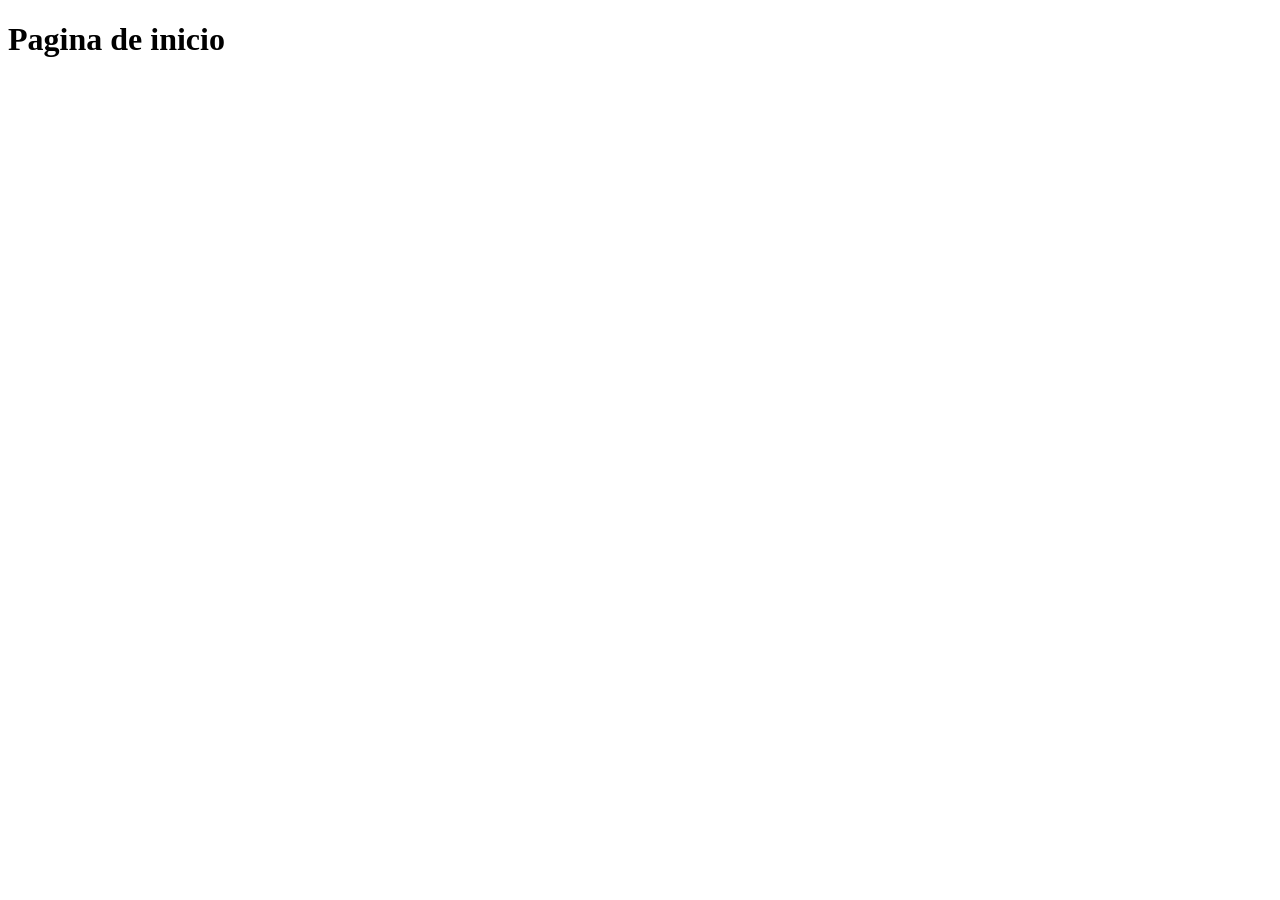
==== index.html @ af5be143 "0.2 0.2" ====
<!DOCTYPE html>
<html lang="en">
<head>
    <meta charset="UTF-8">
    <meta name="viewport" content="width=device-width, initial-scale=1.0">
    <title>Inicio</title>
</head>
<body>
    <header>

        <h1>Pagina de inicio</h1>
    </header>
    <body>
        
    </body>
    <footer>

    </footer>
</body>
</html>
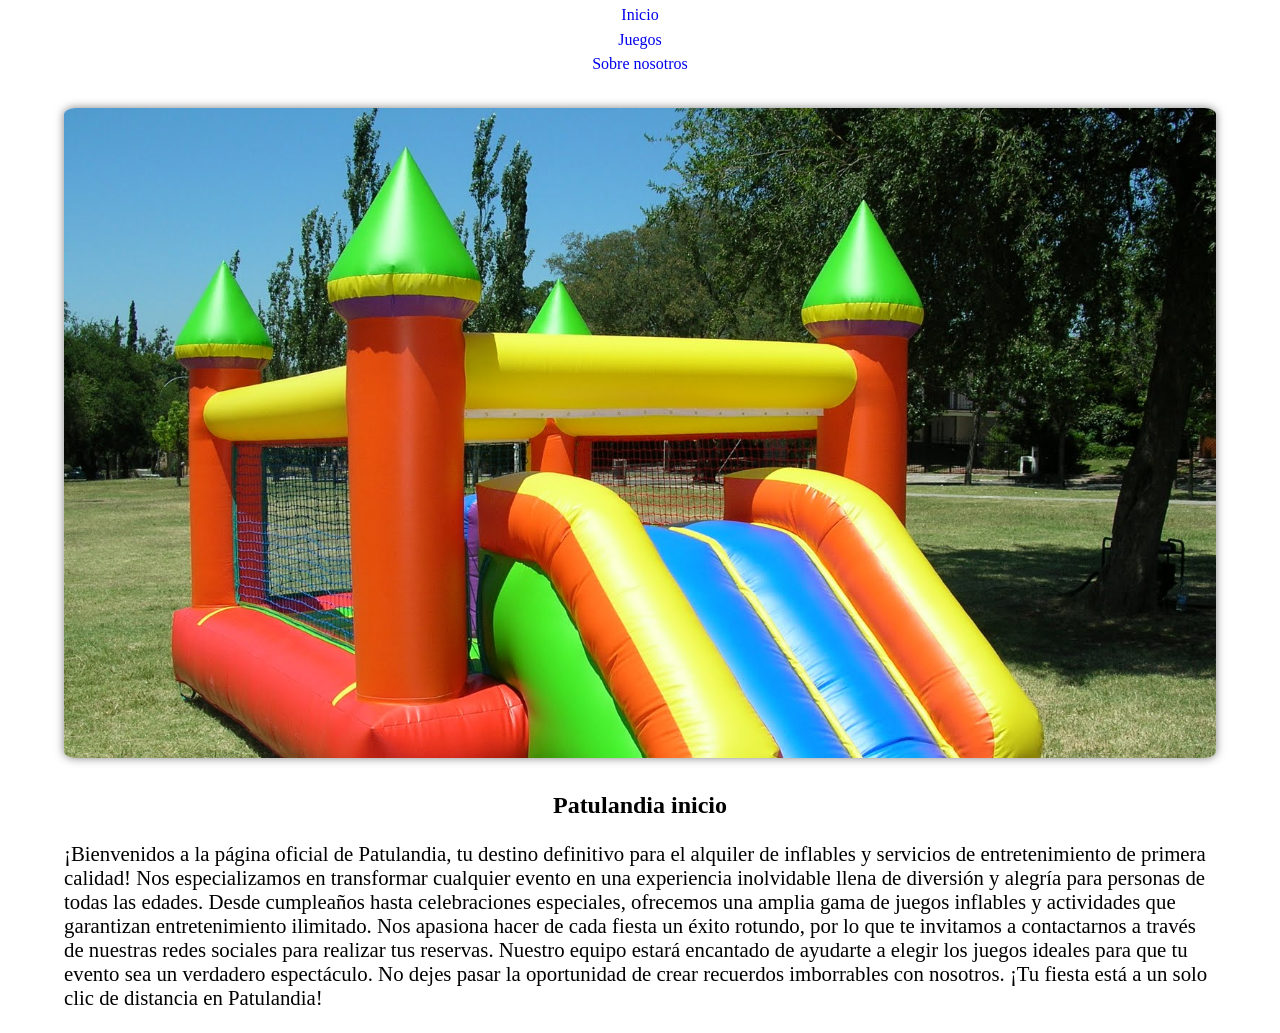
==== commit a61026b2: "0.2.2 0.2.2" ====
--- a/index.html
+++ b/index.html
@@ -3,16 +3,33 @@
 <head>
     <meta charset="UTF-8">
     <meta name="viewport" content="width=device-width, initial-scale=1.0">
+    <link rel="stylesheet" href="./css/estilos.css">
     <title>Inicio</title>
 </head>
 <body>
     <header>
 
-        <h1>Pagina de inicio</h1>
+        <nav>
+            <ul>
+                <li><a href="index.html" target="_blank">Inicio</a></li>
+                <li><a href="#">Juegos</a></li>
+                <li><a href="#">Sobre nosotros</a></li>
+            </ul>
+        </nav>
+        
     </header>
-    <body>
+    <section>
+        <article class="banner">
+
+        </article>
+        <h1>Patulandia inicio</h1>
+        <p>
+            ¡Bienvenidos a la página oficial de Patulandia, tu destino definitivo para el alquiler de inflables y servicios de entretenimiento de primera calidad! Nos especializamos en transformar cualquier evento en una experiencia inolvidable llena de diversión y alegría para personas de todas las edades. Desde cumpleaños hasta celebraciones especiales, ofrecemos una amplia gama de juegos inflables y actividades que garantizan entretenimiento ilimitado.
         
-    </body>
+            
+            Nos apasiona hacer de cada fiesta un éxito rotundo, por lo que te invitamos a contactarnos a través de nuestras redes sociales para realizar tus reservas. Nuestro equipo estará encantado de ayudarte a elegir los juegos ideales para que tu evento sea un verdadero espectáculo. No dejes pasar la oportunidad de crear recuerdos imborrables con nosotros. ¡Tu fiesta está a un solo clic de distancia en Patulandia!
+        </p>
+    </section>
     <footer>
 
     </footer>
--- a/css/estilos.css
+++ b/css/estilos.css
@@ -0,0 +1,48 @@
+*{
+    padding: 0%;
+    margin: 0%;
+    box-sizing: border-box;
+}
+
+section{
+    max-width: auto;
+    width: 90%;
+    margin-left: auto;
+    margin-right: auto;
+    color: #ffffff;
+}
+
+h1{
+    text-align: center;
+    color: black;
+}
+
+.banner{
+    width: 100%;
+    height: 650px;
+    margin: 3% auto;
+    background-image: url(../image/pelotero_muestra.jpg);
+    background-repeat: no-repeat;
+    background-size: cover;
+    display: flex;
+    justify-content: center;
+    align-items: center;
+    border: 4% solid black;
+    box-shadow: 0 0 10px rgba(0, 0, 0, 0.5);
+	border-radius: 1%;
+}
+
+a{
+    margin: 0.5% auto;
+    display: flex;
+    justify-content: center;
+    align-items: center;
+    text-decoration: none;
+}
+
+p{
+    margin: 2% auto;
+    color: black;
+    font-size: 130%;
+
+}
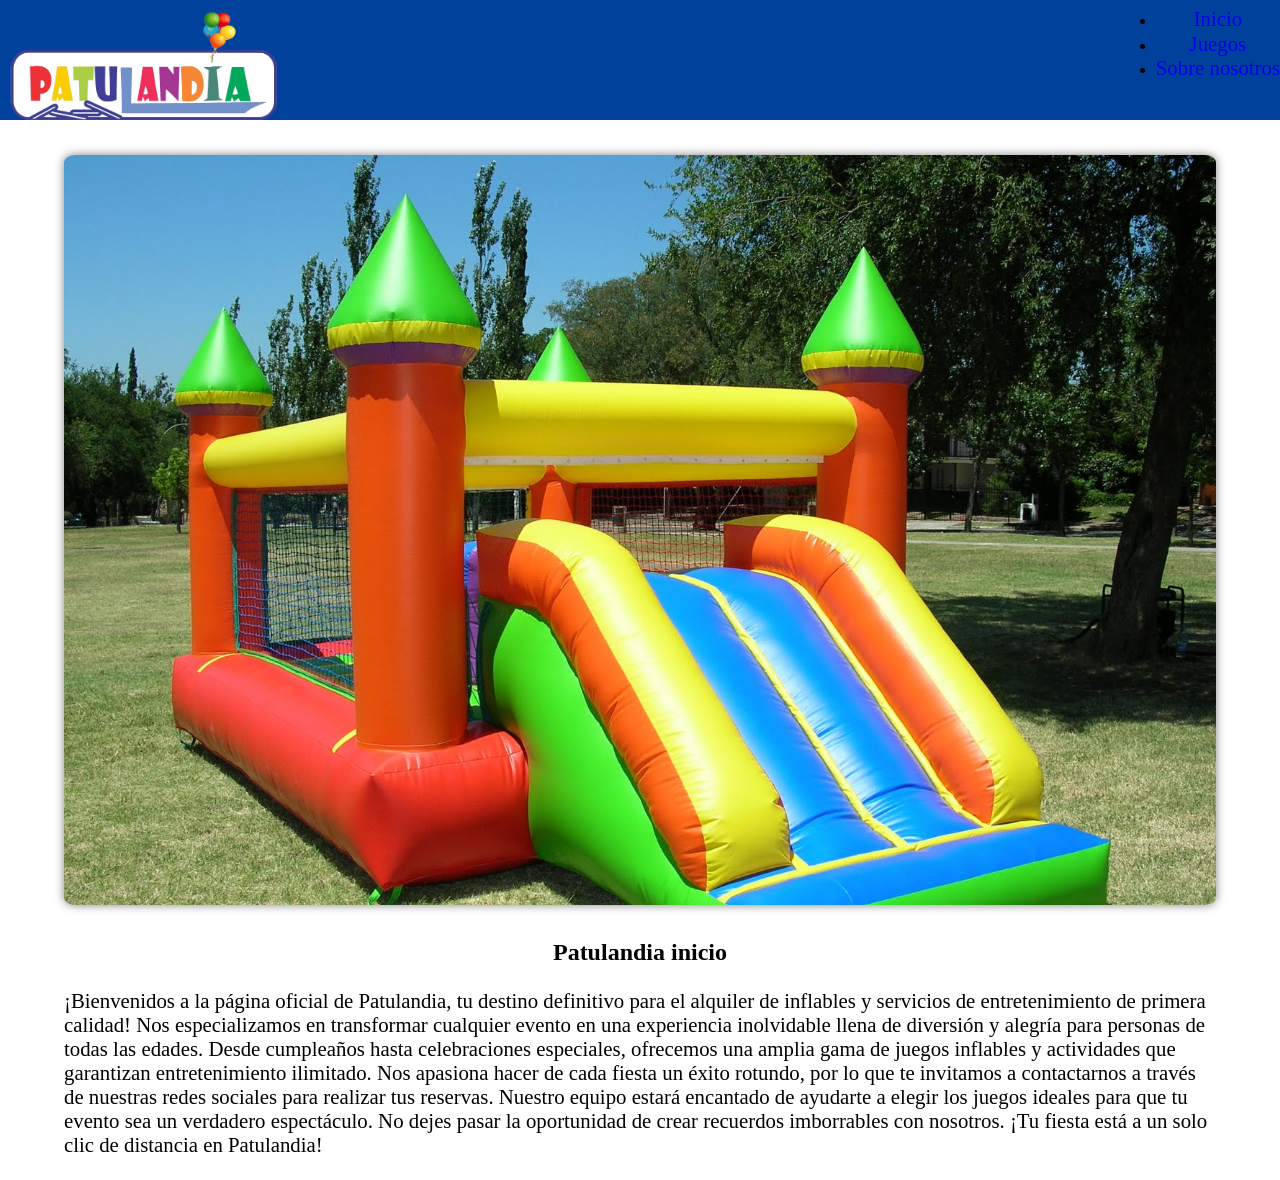
==== commit 1847f891: "0.3 0.3" ====
--- a/index.html
+++ b/index.html
@@ -8,10 +8,12 @@
 </head>
 <body>
     <header>
-
+        <div class="logo">
+            <a href="index.html"><img src="./image/LogoPatulandia_PNG_Con_Fondo_Blanco.png" alt="Logo de Patulandia"></a>
+        </div>
         <nav>
             <ul>
-                <li><a href="index.html" target="_blank">Inicio</a></li>
+                <li><a href="index.html">Inicio</a></li>
                 <li><a href="#">Juegos</a></li>
                 <li><a href="#">Sobre nosotros</a></li>
             </ul>
--- a/css/estilos.css
+++ b/css/estilos.css
@@ -2,6 +2,33 @@
     padding: 0%;
     margin: 0%;
     box-sizing: border-box;
+}
+
+header{
+    padding-top: 0.5%;
+    background-color: #00419B;
+    width: 100%;
+    height: 120px;
+    display: flex;
+    justify-content: space-between;
+}
+
+.logo{
+    text-align: center;
+}
+
+.logo a img{
+    width: 100%;
+    height: 119px;
+}
+
+nav{
+    
+}
+
+nav ul li a{
+    text-decoration: none;
+    font-size: 1.3rem;
 }
 
 section{
@@ -18,8 +45,9 @@
 }
 
 .banner{
+    
     width: 100%;
-    height: 650px;
+    height: 750px;
     margin: 3% auto;
     background-image: url(../image/pelotero_muestra.jpg);
     background-repeat: no-repeat;
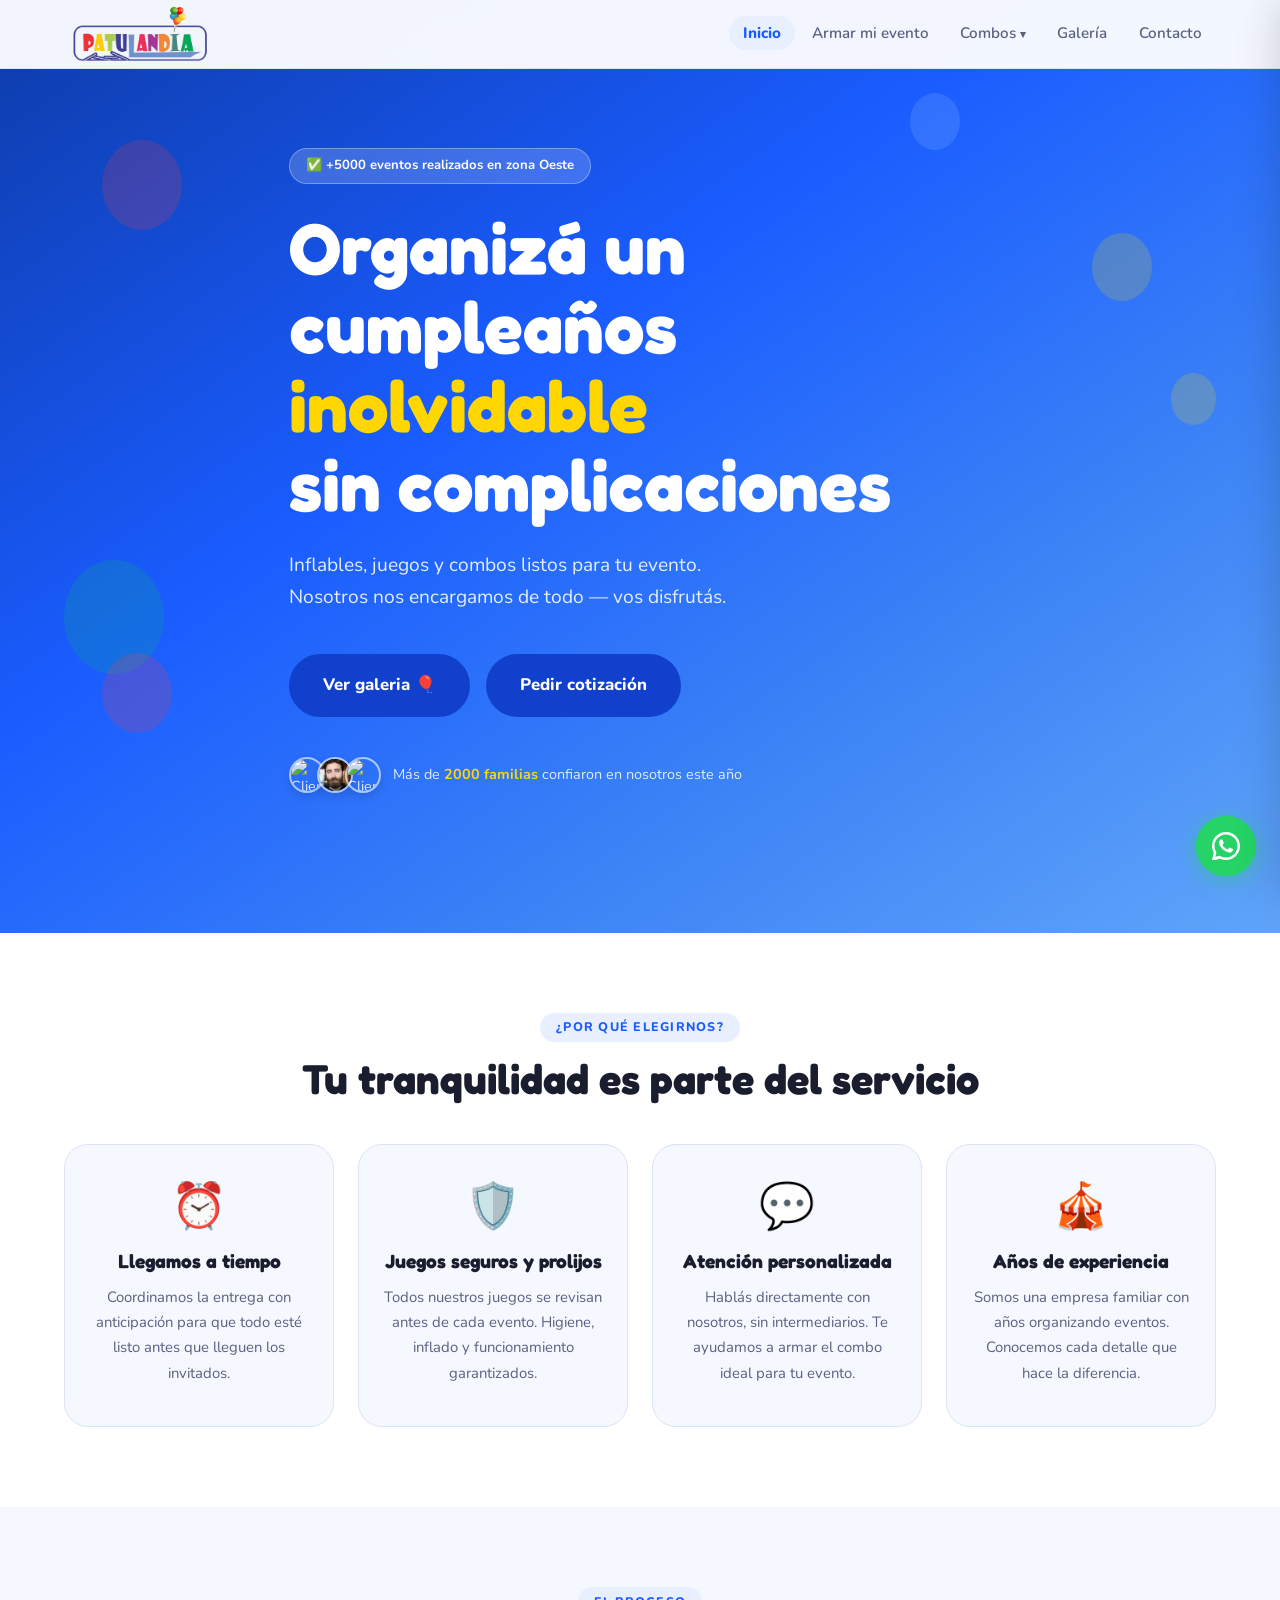
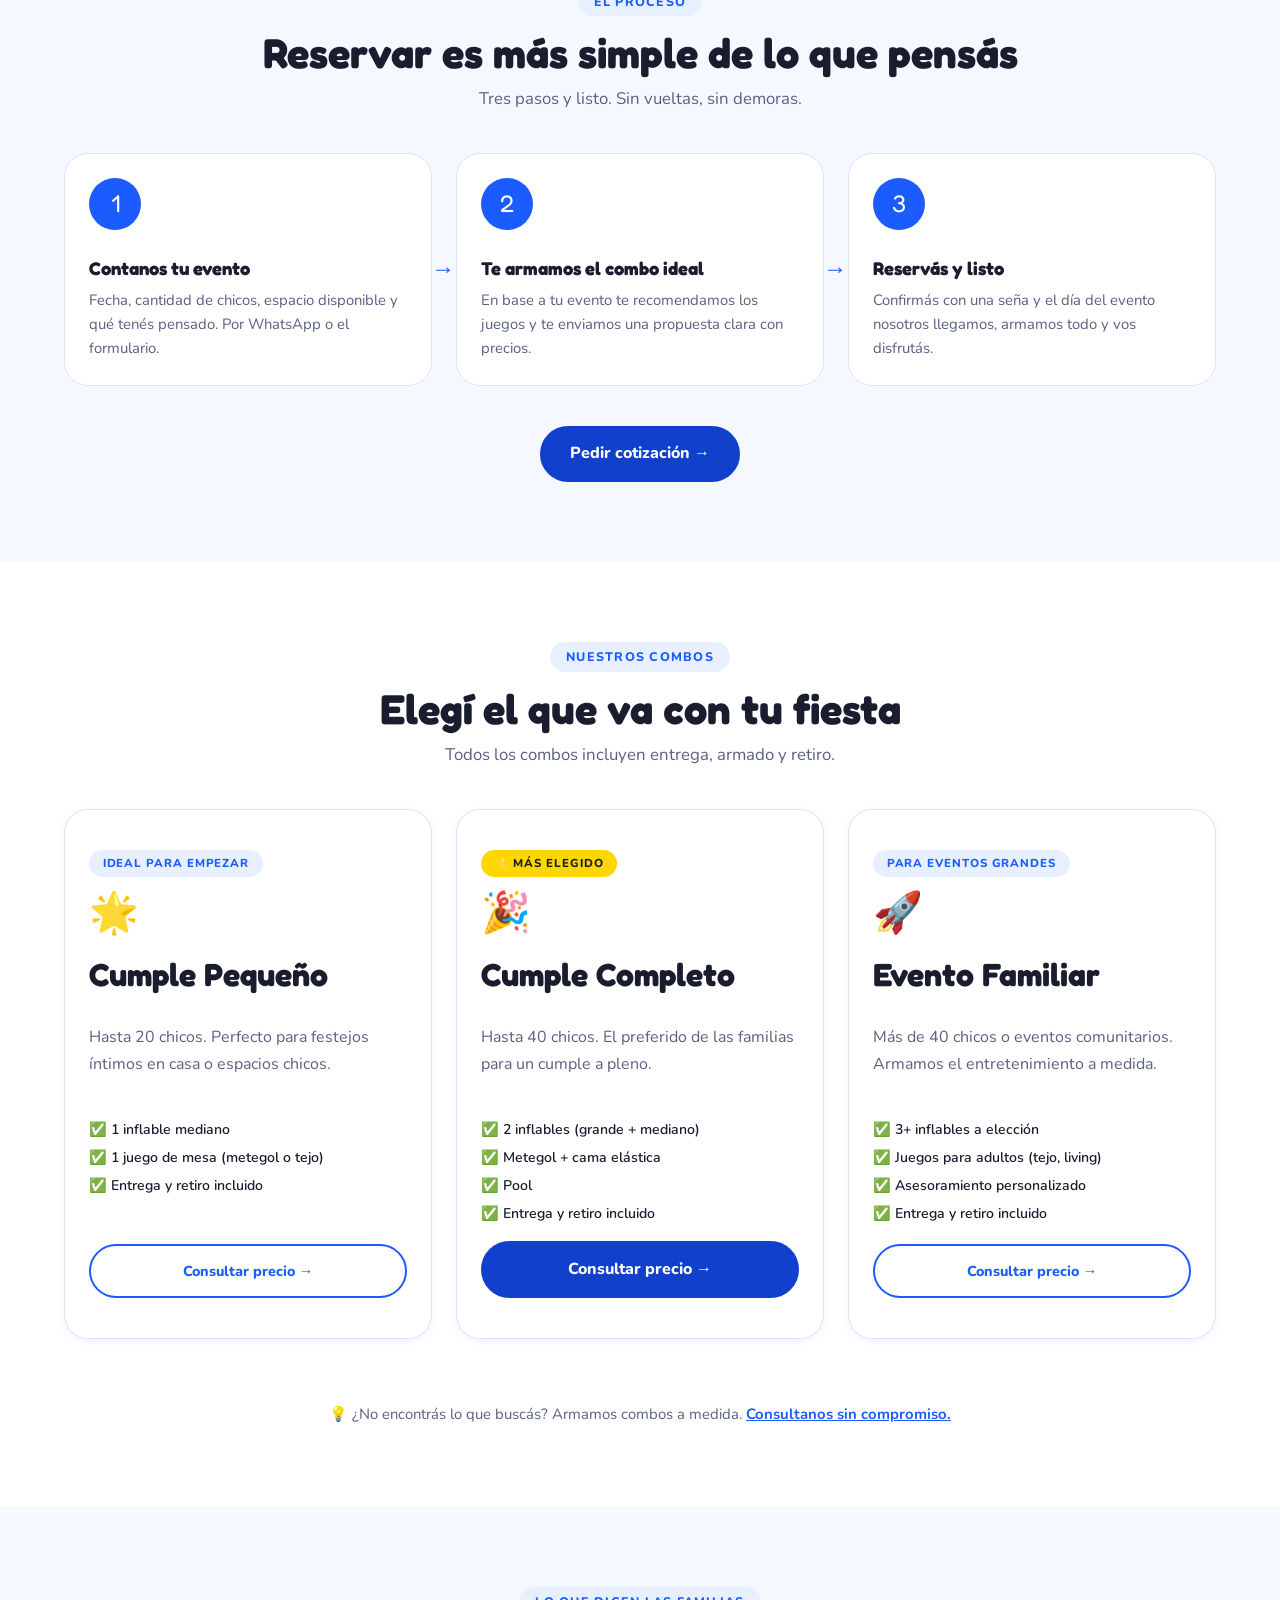
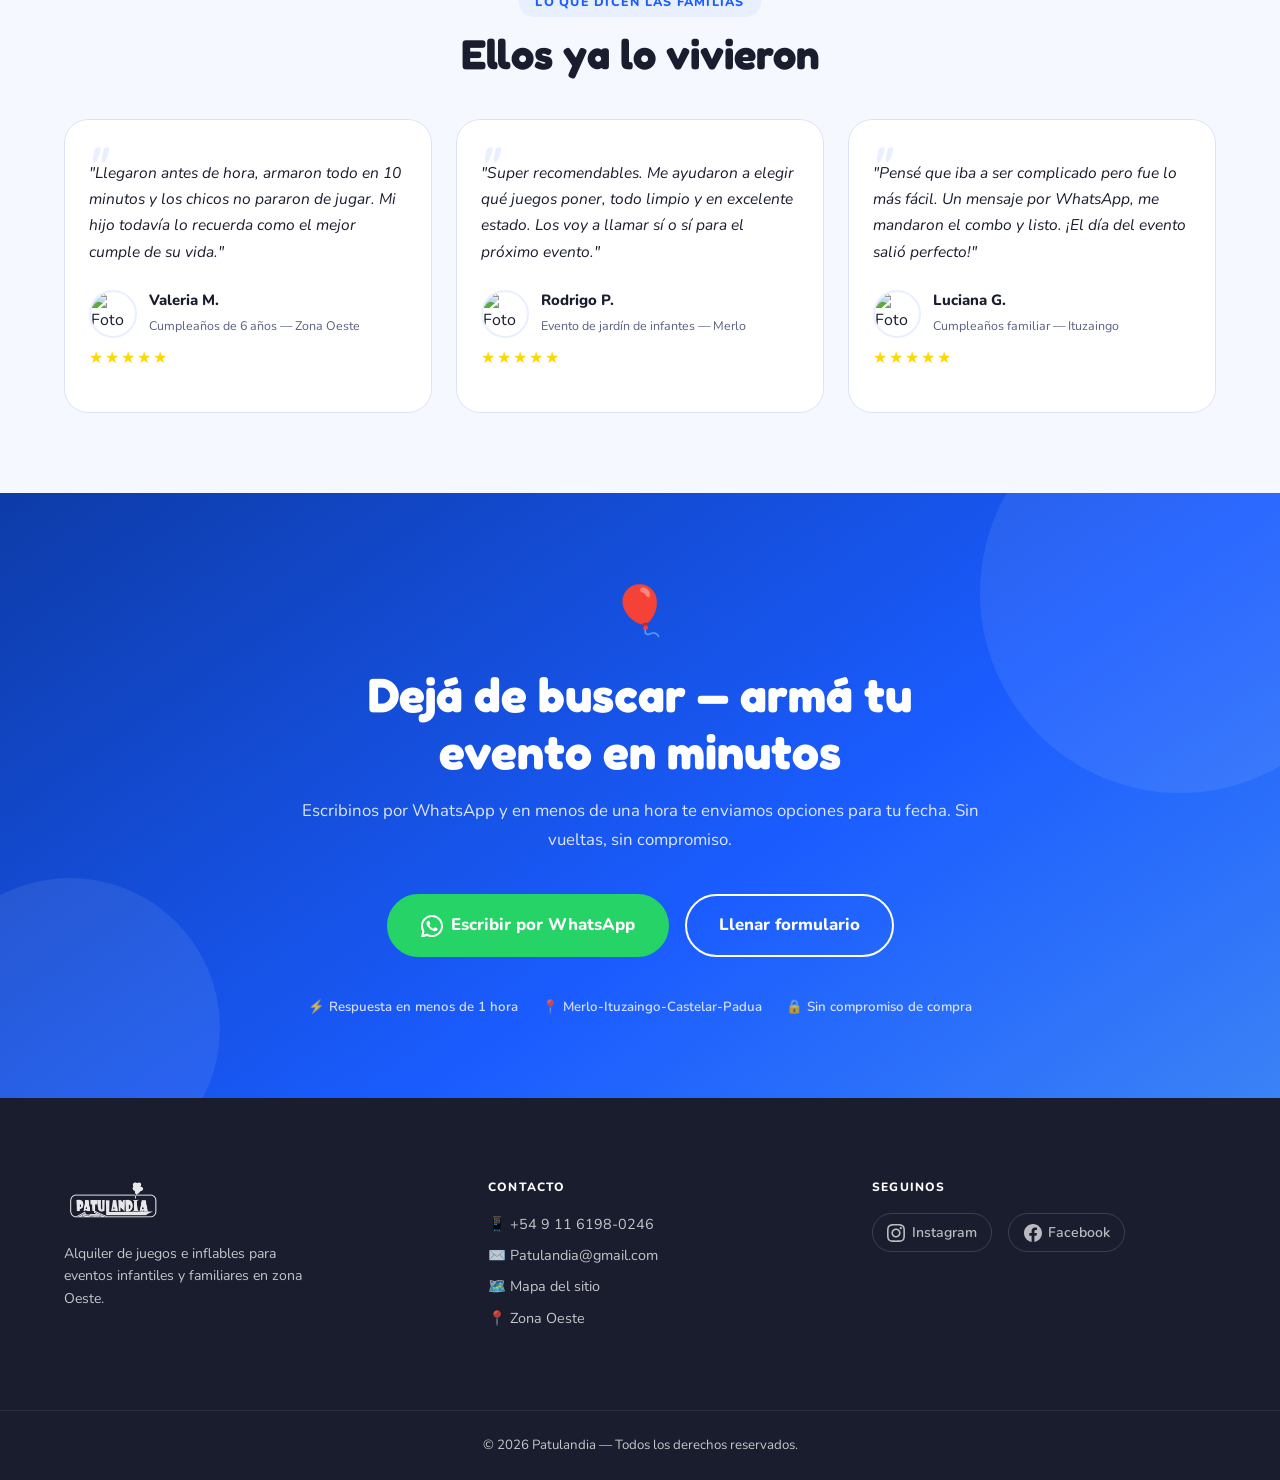
==== commit 17fc775c: "0.1 restauracion oficial del sitio web" ====
--- a/index.html
+++ b/index.html
@@ -1,39 +1,486 @@
 <!DOCTYPE html>
-<html lang="en">
+<html lang="es">
 <head>
-    <meta charset="UTF-8">
-    <meta name="viewport" content="width=device-width, initial-scale=1.0">
-    <link rel="stylesheet" href="./css/estilos.css">
-    <title>Inicio</title>
+  <meta charset="UTF-8" />
+  <meta name="viewport" content="width=device-width, initial-scale=1.0" />
+  <meta name="description" content="Patulandia — Alquiler de inflables, juegos y combos para eventos infantiles y familiares en GBA y CABA. Puntualidad garantizada." />
+  <title>Patulandia — Eventos Infantiles y Familiares</title>
+
+  <link rel="preconnect" href="https://fonts.googleapis.com" />
+  <link rel="preconnect" href="https://fonts.gstatic.com" crossorigin />
+  <link href="https://fonts.googleapis.com/css2?family=Fredoka+One&family=Nunito:wght@400;600;700;800&display=swap" rel="stylesheet" />
+  <link rel="stylesheet" href="./css/estilos.css" />
+  
 </head>
 <body>
-    <header>
-        <div class="logo">
-            <a href="index.html"><img src="./image/LogoPatulandia_PNG_Con_Fondo_Blanco.png" alt="Logo de Patulandia"></a>
-        </div>
-        <nav>
-            <ul>
-                <li><a href="index.html">Inicio</a></li>
-                <li><a href="#">Juegos</a></li>
-                <li><a href="#">Sobre nosotros</a></li>
-            </ul>
-        </nav>
-        
-    </header>
-    <section>
-        <article class="banner">
-
-        </article>
-        <h1>Patulandia inicio</h1>
-        <p>
-            ¡Bienvenidos a la página oficial de Patulandia, tu destino definitivo para el alquiler de inflables y servicios de entretenimiento de primera calidad! Nos especializamos en transformar cualquier evento en una experiencia inolvidable llena de diversión y alegría para personas de todas las edades. Desde cumpleaños hasta celebraciones especiales, ofrecemos una amplia gama de juegos inflables y actividades que garantizan entretenimiento ilimitado.
-        
-            
-            Nos apasiona hacer de cada fiesta un éxito rotundo, por lo que te invitamos a contactarnos a través de nuestras redes sociales para realizar tus reservas. Nuestro equipo estará encantado de ayudarte a elegir los juegos ideales para que tu evento sea un verdadero espectáculo. No dejes pasar la oportunidad de crear recuerdos imborrables con nosotros. ¡Tu fiesta está a un solo clic de distancia en Patulandia!
+
+  <!-- ============================================================
+       HEADER
+       CORRECCIÓN: el nav-mobile va FUERA del header
+       para no romper su layout interno con flex
+  ============================================================ -->
+  <header class="header" id="header">
+    <div class="container header__inner">
+
+      <!-- Logo: tamaño controlado, sin margin que rompa el header -->
+      <a href="index.html" class="logo" aria-label="Patulandia — volver al inicio">
+        <img
+          src="./img/LogoPatulandia_PNG.png"
+          alt="Patulandia"
+          class="logo__img"
+        />
+      </a>
+
+      <!-- Navegación desktop (oculta en mobile) -->
+      <nav class="nav" aria-label="Menú principal">
+        <ul class="nav__list">
+          <li><a class="nav__link nav__link--active-page" href="index.html">Inicio</a></li>
+          <li><a class="nav__link" href="armar-evento.html">Armar mi evento</a></li>
+          <li class="nav__item--dropdown">
+            <a class="nav__link nav__link--has-dropdown" href="#" aria-haspopup="true">Combos</a>
+          <div class="nav__dropdown" role="menu">
+            <div class="nav__dropdown-group">
+              <span class="nav__dropdown-label">🎈 Combos Inflables</span>
+              <a class="nav__dropdown-link" href="inflable-2x2.html" role="menuitem"><span class="dd-icon">🏠</span><span class="dd-text">Inflable 2x2</span></a>
+              <a class="nav__dropdown-link" href="inflable-3x3.html" role="menuitem"><span class="dd-icon">🏠</span><span class="dd-text">Inflable 3x3</span></a>
+              <a class="nav__dropdown-link" href="inflable-4x4.html" role="menuitem"><span class="dd-icon">🏠</span><span class="dd-text">Inflable 4x4</span></a>
+              <a class="nav__dropdown-link" href="inflable-6x4.html" role="menuitem"><span class="dd-icon">🏠</span><span class="dd-text">Inflable 6x4</span></a>
+            </div>
+            <div class="nav__dropdown-divider"></div>
+            <div class="nav__dropdown-group">
+              <span class="nav__dropdown-label">✨ Combos Especiales</span>
+                <a class="nav__dropdown-link" href="combo-kids.html" role="menuitem"><span class="dd-icon">🧸</span><span class="dd-text">Combo Kids</span><span class="dd-badge">Popular</span></a>
+                <a class="nav__dropdown-link" href="combo-jovenes.html" role="menuitem"><span class="dd-icon">🕹️</span><span class="dd-text">Combo Jóvenes</span></a>
+                <a class="nav__dropdown-link" href="combo-saltarin.html" role="menuitem"><span class="dd-icon">🎉</span><span class="dd-text">Combo Saltarín</span></a>
+                <a class="nav__dropdown-link" href="combo-adultos.html" role="menuitem"><span class="dd-icon">🎱</span><span class="dd-text">Combo Adultos</span></a>
+            </div>
+          </div>
+          </li>
+          <li><a class="nav__link" href="galeria.html">Galería</a></li>
+          <li><a class="nav__link" href="contacto.html">Contacto</a></li>
+        </ul>
+      </nav>
+
+      <!-- Botón hamburguesa -->
+      <button
+        class="hamburger"
+        id="hamburger"
+        aria-label="Abrir menú"
+        aria-expanded="false"
+        aria-controls="navMobile"
+        type="button"
+      >
+        <span></span>
+        <span></span>
+        <span></span>
+      </button>
+    </div>
+  </header>
+
+  <!--
+    NAV MOBILE — fuera del header (posición fixed independiente)
+    Esto CORRIGE el bug donde el menú abría "al lado" del logo
+  -->
+  <div class="nav-mobile-overlay" id="navOverlay" aria-hidden="true"></div>
+
+  <nav class="nav-mobile" id="navMobile" aria-hidden="true" aria-label="Menú mobile">
+    <div class="nav-mobile__top">
+      <a href="index.html"><img src="./img/LogoPatulandia_PNG.png" alt="Patulandia" class="nav-mobile__logo" /></a>
+      <button class="nav-mobile__close" id="navClose" aria-label="Cerrar menú" type="button">✕</button>
+    </div>
+    <ul class="nav-mobile__list">
+      <li><a class="nav-mobile__link nav-mobile__link--active" href="index.html">Inicio</a></li>
+      <li><a class="nav-mobile__link" href="armar-evento.html">Armar mi evento</a></li>
+      
+      <li class="nav-mobile__item--parent">
+        <a class="nav-mobile__link nav-mobile__link--parent" href="#" aria-expanded="false">
+          Combos <span class="nav-mobile__arrow" aria-hidden="true">▾</span>
+        </a>
+        <div class="nav-mobile__submenu" aria-hidden="true">
+          <span class="nav-mobile__submenu-label">🎈 Inflables</span>
+          <a class="nav-mobile__submenu-link" href="inflable-2x2.html"><span class="sm-icon">🏠</span> Inflable 2x2</a>
+          <a class="nav-mobile__submenu-link" href="inflable-3x3.html"><span class="sm-icon">🏠</span> Inflable 3x3</a>
+          <a class="nav-mobile__submenu-link" href="inflable-4x4.html"><span class="sm-icon">🏠</span> Inflable 4x4</a>
+          <a class="nav-mobile__submenu-link" href="inflable-6x4.html"><span class="sm-icon">🏠</span> Inflable 6x4</a>
+          <div class="nav-mobile__submenu-divider"></div>
+          <span class="nav-mobile__submenu-label">✨ Especiales</span>
+          <a class="nav-mobile__submenu-link" href="combo-kids.html"><span class="sm-icon">🧸</span> Combo Kids</a>
+          <a class="nav-mobile__submenu-link" href="combo-jovenes.html"><span class="sm-icon">🕹️</span> Combo Jóvenes</a>
+          <a class="nav-mobile__submenu-link" href="combo-saltarin.html"><span class="sm-icon">🎉</span> Combo Saltarín</a>
+          <a class="nav-mobile__submenu-link" href="combo-adultos.html"><span class="sm-icon">🎱</span> Combo Adultos</a>
+        </div>
+      </li>
+      <li><a class="nav-mobile__link" href="galeria.html">Galería</a></li>
+      <li><a class="nav-mobile__link" href="contacto.html">Contacto</a></li>
+      
+    </ul>
+  </nav>
+
+
+  <!-- ============================================================
+       SECCIÓN 1 — HERO
+  ============================================================ -->
+  <section class="hero" id="inicio" aria-label="Inicio">
+
+    <div class="hero__balloons" aria-hidden="true">
+      <div class="balloon balloon--red"></div>
+      <div class="balloon balloon--yellow"></div>
+      <div class="balloon balloon--green"></div>
+      <div class="balloon balloon--blue"></div>
+      <div class="balloon balloon--red b2"></div>
+      <div class="balloon balloon--yellow b3"></div>
+    </div>
+
+    <div class="container hero__content">
+      <span class="hero__badge reveal">✅ +5000 eventos realizados en zona Oeste</span>
+
+      <h1 class="hero__title reveal reveal--delay-1">
+        Organizá un cumpleaños<br />
+        <em>inolvidable</em><br />
+        sin complicaciones
+      </h1>
+
+      <p class="hero__subtitle reveal reveal--delay-2">
+        Inflables, juegos y combos listos para tu evento.<br />
+        Nosotros nos encargamos de todo — vos disfrutás.
+      </p>
+
+      <div class="hero__actions reveal reveal--delay-3">
+        <a href="galeria.html" class="btn btn--primary btn--large">Ver galeria 🎈</a>
+        <a href="contacto.html" class="btn btn--ghost btn--large">Pedir cotización</a>
+      </div>
+
+      <div class="hero__social-proof reveal reveal--delay-4">
+    <div class="avatars" aria-hidden="true">
+      <img 
+        src="https://images.unsplash.com/photo-1494790108377-be9c29b29330?q=80&w=200&auto=format&fit=crop" 
+        alt="Cliente satisfecho"
+        width="40"
+        height="40"
+        loading="lazy"
+        />
+
+      <img 
+        src="./img/pexels-beard-1845166_1920.jpg" 
+        alt="Cliente satisfecho"
+        width="40"
+        height="40"
+        loading="lazy"
+      />
+
+      <img 
+        src="https://images.unsplash.com/photo-1544005313-94ddf0286df2?q=80&w=200&auto=format&fit=crop" 
+        alt="Cliente satisfecha"
+        width="40"
+        height="40"
+        loading="lazy"
+      />
+    </div>
+
+  <p>Más de <strong>2000 familias</strong> confiaron en nosotros este año</p>
+</div>
+  </section>
+
+
+  <!-- ============================================================
+       SECCIÓN 2 — CONFIANZA
+  ============================================================ -->
+  <section class="trust" id="confianza" aria-label="Por qué elegirnos">
+    <div class="container">
+      <div class="section-header reveal">
+        <span class="section-label">¿Por qué elegirnos?</span>
+        <h2 class="section-title">Tu tranquilidad es parte del servicio</h2>
+      </div>
+
+      <div class="trust__grid">
+        <article class="trust-card reveal">
+          <div class="trust-card__icon" aria-hidden="true">⏰</div>
+          <h3 class="trust-card__title">Llegamos a tiempo</h3>
+          <p class="trust-card__text">Coordinamos la entrega con anticipación para que todo esté listo antes que lleguen los invitados.</p>
+        </article>
+        <article class="trust-card reveal reveal--delay-1">
+          <div class="trust-card__icon" aria-hidden="true">🛡️</div>
+          <h3 class="trust-card__title">Juegos seguros y prolijos</h3>
+          <p class="trust-card__text">Todos nuestros juegos se revisan antes de cada evento. Higiene, inflado y funcionamiento garantizados.</p>
+        </article>
+        <article class="trust-card reveal reveal--delay-2">
+          <div class="trust-card__icon" aria-hidden="true">💬</div>
+          <h3 class="trust-card__title">Atención personalizada</h3>
+          <p class="trust-card__text">Hablás directamente con nosotros, sin intermediarios. Te ayudamos a armar el combo ideal para tu evento.</p>
+        </article>
+        <article class="trust-card reveal reveal--delay-3">
+          <div class="trust-card__icon" aria-hidden="true">🎪</div>
+          <h3 class="trust-card__title">Años de experiencia</h3>
+          <p class="trust-card__text">Somos una empresa familiar con años organizando eventos. Conocemos cada detalle que hace la diferencia.</p>
+        </article>
+      </div>
+    </div>
+  </section>
+
+
+  <!-- ============================================================
+       SECCIÓN 3 — CÓMO FUNCIONA
+  ============================================================ -->
+  <section class="how" id="como-funciona" aria-label="Cómo funciona">
+    <div class="container">
+      <div class="section-header reveal">
+        <span class="section-label">El proceso</span>
+        <h2 class="section-title">Reservar es más simple de lo que pensás</h2>
+        <p class="section-subtitle">Tres pasos y listo. Sin vueltas, sin demoras.</p>
+      </div>
+
+      <div class="how__steps">
+        <div class="step reveal">
+          <div class="step__number" aria-hidden="true">1</div>
+          <div class="step__content">
+            <h3 class="step__title">Contanos tu evento</h3>
+            <p class="step__text">Fecha, cantidad de chicos, espacio disponible y qué tenés pensado. Por WhatsApp o el formulario.</p>
+          </div>
+          <div class="step__arrow" aria-hidden="true">→</div>
+        </div>
+        <div class="step reveal reveal--delay-1">
+          <div class="step__number" aria-hidden="true">2</div>
+          <div class="step__content">
+            <h3 class="step__title">Te armamos el combo ideal</h3>
+            <p class="step__text">En base a tu evento te recomendamos los juegos y te enviamos una propuesta clara con precios.</p>
+          </div>
+          <div class="step__arrow" aria-hidden="true">→</div>
+        </div>
+        <div class="step reveal reveal--delay-2">
+          <div class="step__number" aria-hidden="true">3</div>
+          <div class="step__content">
+            <h3 class="step__title">Reservás y listo</h3>
+            <p class="step__text">Confirmás con una seña y el día del evento nosotros llegamos, armamos todo y vos disfrutás.</p>
+          </div>
+        </div>
+      </div>
+
+      <div class="how__cta reveal">
+        <a href="contacto.html" class="btn btn--primary">Pedir cotización →</a>
+      </div>
+    </div>
+  </section>
+
+
+  <!-- ============================================================
+       SECCIÓN 4 — COMBOS
+  ============================================================ -->
+  <section class="combos" id="combos" aria-label="Combos y paquetes">
+    <div class="container">
+      <div class="section-header reveal">
+        <span class="section-label">Nuestros combos</span>
+        <h2 class="section-title">Elegí el que va con tu fiesta</h2>
+        <p class="section-subtitle">Todos los combos incluyen entrega, armado y retiro.</p>
+      </div>
+
+      <div class="combos__grid">
+        <article class="combo-card reveal">
+          <div class="combo-card__badge">Ideal para empezar</div>
+          <div class="combo-card__emoji" aria-hidden="true">🌟</div>
+          <h3 class="combo-card__title">Cumple Pequeño</h3>
+          <p class="combo-card__desc">Hasta 20 chicos. Perfecto para festejos íntimos en casa o espacios chicos.</p>
+          <ul class="combo-card__list" aria-label="Incluye">
+            <li>✅ 1 inflable mediano</li>
+            <li>✅ 1 juego de mesa (metegol o tejo)</li>
+            <li>✅ Entrega y retiro incluido</li>
+          </ul>
+          <a href="contacto.html" class="btn btn--card">Consultar precio →</a>
+        </article>
+
+        <article class="combo-card combo-card--max reveal reveal--delay-1">
+          <div class="combo-card__badge combo-card__badge--featured">⭐ Más elegido</div>
+          <div class="combo-card__emoji" aria-hidden="true">🎉</div>
+          <h3 class="combo-card__title">Cumple Completo</h3>
+          <p class="combo-card__desc">Hasta 40 chicos. El preferido de las familias para un cumple a pleno.</p>
+          <ul class="combo-card__list" aria-label="Incluye">
+            <li>✅ 2 inflables (grande + mediano)</li>
+            <li>✅ Metegol + cama elástica</li>
+            <li>✅ Pool</li>
+            <li>✅ Entrega y retiro incluido</li>
+          </ul>
+          <a href="contacto.html" class="btn btn--primary">Consultar precio →</a>
+        </article>
+
+        <article class="combo-card reveal reveal--delay-2">
+          <div class="combo-card__badge">Para eventos grandes</div>
+          <div class="combo-card__emoji" aria-hidden="true">🚀</div>
+          <h3 class="combo-card__title">Evento Familiar</h3>
+          <p class="combo-card__desc">Más de 40 chicos o eventos comunitarios. Armamos el entretenimiento a medida.</p>
+          <ul class="combo-card__list" aria-label="Incluye">
+            <li>✅ 3+ inflables a elección</li>
+            <li>✅ Juegos para adultos (tejo, living)</li>
+            <li>✅ Asesoramiento personalizado</li>
+            <li>✅ Entrega y retiro incluido</li>
+          </ul>
+          <a href="contacto.html" class="btn btn--card">Consultar precio →</a>
+        </article>
+      </div>
+
+      <p class="combos__note reveal">
+        💡 ¿No encontrás lo que buscás? Armamos combos a medida.
+        <a href="contacto.html">Consultanos sin compromiso.</a>
+      </p>
+    </div>
+  </section>
+
+
+  <!-- ============================================================
+       SECCIÓN 5 — TESTIMONIOS
+  ============================================================ -->
+  <section class="testimonios" id="testimonios" aria-label="Opiniones de clientes">
+    <div class="container">
+      <div class="section-header reveal">
+        <span class="section-label">Lo que dicen las familias</span>
+        <h2 class="section-title">Ellos ya lo vivieron</h2>
+      </div>
+
+      <div class="testimonios__grid">
+        <blockquote class="testimonio reveal">
+          <p class="testimonio__text">"Llegaron antes de hora, armaron todo en 10 minutos y los chicos no pararon de jugar. Mi hijo todavía lo recuerda como el mejor cumple de su vida."</p>
+          <footer class="testimonio__footer">
+            <img src="https://i.pravatar.cc/48?img=5" alt="Foto de Valeria" class="testimonio__avatar" width="48" height="48" loading="lazy" />
+            <div>
+              <cite class="testimonio__name">Valeria M.</cite>
+              <span class="testimonio__detail">Cumpleaños de 6 años — Zona Oeste</span>
+            </div>
+          </footer>
+          <div class="testimonio__stars" aria-label="5 estrellas">★★★★★</div>
+        </blockquote>
+
+        <blockquote class="testimonio reveal reveal--delay-1">
+          <p class="testimonio__text">"Super recomendables. Me ayudaron a elegir qué juegos poner, todo limpio y en excelente estado. Los voy a llamar sí o sí para el próximo evento."</p>
+          <footer class="testimonio__footer">
+            <img src="https://i.pravatar.cc/48?img=9" alt="Foto de Rodrigo" class="testimonio__avatar" width="48" height="48" loading="lazy" />
+            <div>
+              <cite class="testimonio__name">Rodrigo P.</cite>
+              <span class="testimonio__detail">Evento de jardín de infantes — Merlo</span>
+            </div>
+          </footer>
+          <div class="testimonio__stars" aria-label="5 estrellas">★★★★★</div>
+        </blockquote>
+
+        <blockquote class="testimonio reveal reveal--delay-2">
+          <p class="testimonio__text">"Pensé que iba a ser complicado pero fue lo más fácil. Un mensaje por WhatsApp, me mandaron el combo y listo. ¡El día del evento salió perfecto!"</p>
+          <footer class="testimonio__footer">
+            <img src="https://i.pravatar.cc/48?img=16" alt="Foto de Luciana" class="testimonio__avatar" width="48" height="48" loading="lazy" />
+            <div>
+              <cite class="testimonio__name">Luciana G.</cite>
+              <span class="testimonio__detail">Cumpleaños familiar — Ituzaingo</span>
+            </div>
+          </footer>
+          <div class="testimonio__stars" aria-label="5 estrellas">★★★★★</div>
+        </blockquote>
+      </div>
+    </div>
+  </section>
+
+  
+
+  <!-- ============================================================
+       SECCIÓN 7 — CTA FINAL
+  ============================================================ -->
+  <section class="cta-final" id="contacto" aria-label="Reservar evento">
+    <div class="container cta-final__inner">
+      <div class="cta-final__content reveal">
+        <span class="cta-final__emoji" aria-hidden="true">🎈</span>
+        <h2 class="cta-final__title">Dejá de buscar — armá tu evento en minutos</h2>
+        <p class="cta-final__subtitle">
+          Escribinos por WhatsApp y en menos de una hora te enviamos opciones para tu fecha. Sin vueltas, sin compromiso.
         </p>
-    </section>
-    <footer>
-
-    </footer>
+        <div class="cta-final__actions">
+          <a
+            href="https://wa.me/5491161980246?text=Hola%20Patulandia!%20Quiero%20consultar%20por%20un%20evento"
+            class="btn btn--whatsapp btn--large"
+            target="_blank"
+            rel="noopener noreferrer"
+          >
+            <svg width="22" height="22" viewBox="0 0 24 24" fill="currentColor" aria-hidden="true">
+              <path d="M17.472 14.382c-.297-.149-1.758-.867-2.03-.967-.273-.099-.471-.148-.67.15-.197.297-.767.966-.94 1.164-.173.199-.347.223-.644.075-.297-.15-1.255-.463-2.39-1.475-.883-.788-1.48-1.761-1.653-2.059-.173-.297-.018-.458.13-.606.134-.133.298-.347.446-.52.149-.174.198-.298.298-.497.099-.198.05-.371-.025-.52-.075-.149-.669-1.612-.916-2.207-.242-.579-.487-.5-.669-.51-.173-.008-.371-.01-.57-.01-.198 0-.52.074-.792.372-.272.297-1.04 1.016-1.04 2.479 0 1.462 1.065 2.875 1.213 3.074.149.198 2.096 3.2 5.077 4.487.709.306 1.262.489 1.694.625.712.227 1.36.195 1.871.118.571-.085 1.758-.719 2.006-1.413.248-.694.248-1.289.173-1.413-.074-.124-.272-.198-.57-.347z"/>
+              <path d="M12 0C5.373 0 0 5.373 0 12c0 2.123.554 4.112 1.523 5.837L.057 23.882a.5.5 0 00.611.611l6.094-1.479A11.94 11.94 0 0012 24c6.627 0 12-5.373 12-12S18.627 0 12 0zm0 21.9a9.87 9.87 0 01-5.032-1.378l-.36-.214-3.73.905.923-3.634-.235-.374A9.869 9.869 0 012.1 12C2.1 6.533 6.533 2.1 12 2.1S21.9 6.533 21.9 12 17.467 21.9 12 21.9z"/>
+            </svg>
+            Escribir por WhatsApp
+          </a>
+          <a href="contacto.html" class="btn btn--outline-white btn--large">Llenar formulario</a>
+        </div>
+        <ul class="cta-final__trust" aria-label="Garantías">
+          <li>⚡ Respuesta en menos de 1 hora</li>
+          <li>📍 Merlo-Ituzaingo-Castelar-Padua</li>
+          <li>🔒 Sin compromiso de compra</li>
+        </ul>
+      </div>
+    </div>
+  </section>
+
+
+  <!-- ============================================================
+       FOOTER
+  ============================================================ -->
+  <footer class="footer" id="footer">
+    <div class="container footer__inner">
+
+      <div class="footer__brand">
+        <a href="index.html" class="footer__logo-link" aria-label="Patulandia — inicio">
+          <img src="./img/LogoPatulandia_PNG.png" alt="Patulandia" class="footer__logo-img" />
+        </a>
+        <p class="footer__tagline">Alquiler de juegos e inflables para eventos infantiles y familiares en zona Oeste.</p>
+      </div>
+
+      <div class="footer__contact">
+        <h3 class="footer__heading">Contacto</h3>
+        <ul class="footer__list">  
+        <li>
+          <a href="https://wa.me/5491161980246?text=Hola%20quiero%20consultar%20por%20un%20evento"
+          target="_blank" rel="noopener noreferrer"> 📱 +54 9 11 6198-0246</a>
+        </li>
+
+          <li><a href="mailto:patulandia@gmail">✉️ Patulandia@gmail.com</a></li>
+          <li><a href="mapa-sitio.html">🗺️ Mapa del sitio</a></li>
+          <li>📍 Zona Oeste</li>
+        </ul>
+      </div>
+
+      <div class="footer__social">
+        <h3 class="footer__heading">Seguinos</h3>
+        <div class="social-links">
+          <a href="https://www.instagram.com/patulandia.entretenimientos/" class="social-link" aria-label="Instagram de Patulandia" target="_blank" rel="noopener noreferrer">
+            <svg width="18" height="18" viewBox="0 0 24 24" fill="currentColor" aria-hidden="true">
+              <path d="M12 2.163c3.204 0 3.584.012 4.85.07 3.252.148 4.771 1.691 4.919 4.919.058 1.265.069 1.645.069 4.849 0 3.205-.012 3.584-.069 4.849-.149 3.225-1.664 4.771-4.919 4.919-1.266.058-1.644.07-4.85.07-3.204 0-3.584-.012-4.849-.07-3.26-.149-4.771-1.699-4.919-4.92-.058-1.265-.07-1.644-.07-4.849 0-3.204.013-3.583.07-4.849.149-3.227 1.664-4.771 4.919-4.919 1.266-.057 1.645-.069 4.849-.069zm0-2.163c-3.259 0-3.667.014-4.947.072-4.358.2-6.78 2.618-6.98 6.98-.059 1.281-.073 1.689-.073 4.948 0 3.259.014 3.668.072 4.948.2 4.358 2.618 6.78 6.98 6.98 1.281.058 1.689.072 4.948.072 3.259 0 3.668-.014 4.948-.072 4.354-.2 6.782-2.618 6.979-6.98.059-1.28.073-1.689.073-4.948 0-3.259-.014-3.667-.072-4.947-.196-4.354-2.617-6.78-6.979-6.98-1.281-.059-1.69-.073-4.949-.073zm0 5.838c-3.403 0-6.162 2.759-6.162 6.162s2.759 6.163 6.162 6.163 6.162-2.759 6.162-6.163c0-3.403-2.759-6.162-6.162-6.162zm0 10.162c-2.209 0-4-1.79-4-4 0-2.209 1.791-4 4-4s4 1.791 4 4c0 2.21-1.791 4-4 4zm6.406-11.845c-.796 0-1.441.645-1.441 1.44s.645 1.44 1.441 1.44c.795 0 1.439-.645 1.439-1.44s-.644-1.44-1.439-1.44z"/>
+            </svg>
+            Instagram
+          </a>
+          <a href="https://www.facebook.com/AlquilerdeInflablesPatulandia?locale=es_LA" class="social-link" aria-label="Facebook de Patulandia" target="_blank" rel="noopener noreferrer">
+            <svg width="18" height="18" viewBox="0 0 24 24" fill="currentColor" aria-hidden="true">
+              <path d="M24 12.073c0-6.627-5.373-12-12-12s-12 5.373-12 12c0 5.99 4.388 10.954 10.125 11.854v-8.385H7.078v-3.47h3.047V9.43c0-3.007 1.792-4.669 4.533-4.669 1.312 0 2.686.235 2.686.235v2.953H15.83c-1.491 0-1.956.925-1.956 1.874v2.25h3.328l-.532 3.47h-2.796v8.385C19.612 23.027 24 18.062 24 12.073z"/>
+            </svg>
+            Facebook
+          </a>
+        </div>
+      </div>
+    </div>
+
+    <div class="footer__bottom">
+      <div class="container">
+        <p>© <span id="currentYear"></span> Patulandia — Todos los derechos reservados.</p>
+      </div>
+    </div>
+  </footer>
+
+
+  <!-- Botón flotante WhatsApp -->
+  <a
+    href="https://wa.me/5491161980246?text=Hola%20Patulandia!%20Quiero%20consultar%20por%20un%20evento"
+    class="whatsapp-float"
+    target="_blank"
+    rel="noopener noreferrer"
+    aria-label="Contactar por WhatsApp"
+  >
+    <svg width="28" height="28" viewBox="0 0 24 24" fill="currentColor" aria-hidden="true">
+      <path d="M17.472 14.382c-.297-.149-1.758-.867-2.03-.967-.273-.099-.471-.148-.67.15-.197.297-.767.966-.94 1.164-.173.199-.347.223-.644.075-.297-.15-1.255-.463-2.39-1.475-.883-.788-1.48-1.761-1.653-2.059-.173-.297-.018-.458.13-.606.134-.133.298-.347.446-.52.149-.174.198-.298.298-.497.099-.198.05-.371-.025-.52-.075-.149-.669-1.612-.916-2.207-.242-.579-.487-.5-.669-.51-.173-.008-.371-.01-.57-.01-.198 0-.52.074-.792.372-.272.297-1.04 1.016-1.04 2.479 0 1.462 1.065 2.875 1.213 3.074.149.198 2.096 3.2 5.077 4.487.709.306 1.262.489 1.694.625.712.227 1.36.195 1.871.118.571-.085 1.758-.719 2.006-1.413.248-.694.248-1.289.173-1.413-.074-.124-.272-.198-.57-.347z"/>
+      <path d="M12 0C5.373 0 0 5.373 0 12c0 2.123.554 4.112 1.523 5.837L.057 23.882a.5.5 0 00.611.611l6.094-1.479A11.94 11.94 0 0012 24c6.627 0 12-5.373 12-12S18.627 0 12 0zm0 21.9a9.87 9.87 0 01-5.032-1.378l-.36-.214-3.73.905.923-3.634-.235-.374A9.869 9.869 0 012.1 12C2.1 6.533 6.533 2.1 12 2.1S21.9 6.533 21.9 12 17.467 21.9 12 21.9z"/>
+    </svg>
+    <span class="whatsapp-float__pulse" aria-hidden="true"></span>
+  </a>
+
+  <script src="./js/index.js"></script>
 </body>
-</html>+</html>
--- a/css/estilos.css
+++ b/css/estilos.css
@@ -1,76 +1,3803 @@
-*{
-    padding: 0%;
-    margin: 0%;
-    box-sizing: border-box;
-}
-
-header{
-    padding-top: 0.5%;
-    background-color: #00419B;
-    width: 100%;
-    height: 120px;
+/* ============================================================
+   PATULANDIA — ESTILOS UNIFICADOS
+   Un solo archivo CSS para todas las páginas del sitio.
+
+   Cubre: index.html, contacto.html, armar-evento.html
+
+   Estructura:
+   1.  Variables CSS (design tokens)
+   2.  Reset & Base
+   3.  Componentes reutilizables (botones, section-header)
+   4.  Header (fix mobile correcto)
+   5.  Nav Mobile — drawer lateral con overlay
+   6.  Hero (index)
+   7.  Sección Confianza
+   8.  Cómo funciona
+   9.  Combos
+   10. Testimonios
+   11. Formulario de contacto (index — .contact-form / .form-wrapper)
+   12. CTA Final
+   13. Footer
+   14. WhatsApp flotante
+   15. Animaciones
+   16. --- ARMAR-EVENTO ---
+       A. Builder Hero
+       B. Breadcrumb
+       C. Barra de progreso
+       D. Layout de dos columnas
+       E. Bloques del formulario
+       F. Campos del simulador (field, toggle, qty)
+       G. Cards de juegos
+       H. Chip de recomendación
+       I. Panel de resumen
+       J. Botón submit y hints
+   17. --- CONTACTO.HTML ---
+       A. Hero de contacto
+       B. Layout formulario + info
+       C. Tarjeta del formulario
+       D. Campos del formulario (form__ prefix)
+       E. Checkboxes de servicios
+       F. Estados de validación
+       G. Mensaje de éxito
+       H. Columna de información
+       I. Tarjetas info / contact-link
+       J. Horarios y perks
+       K. Mini testimonios
+       L. Badges de confianza
+       M. FAQ / Acordeón
+   18. Media Queries
+============================================================ */
+
+
+/* ============================================================
+   1. VARIABLES CSS
+============================================================ */
+:root {
+  /* Paleta principal */
+  --color-blue:        #1A5CFF;
+  --color-blue-dark:   #1040CC;
+  --color-blue-light:  #E8EFFF;
+  --color-blue-mid:    #3B82F6;
+
+  /* Acentos festivos */
+  --color-red:         #FF3B3B;
+  --color-yellow:      #FFD600;
+  --color-green:       #00C060;
+  --color-orange:      #FF8C00;
+
+  /* Neutros */
+  --color-white:       #FFFFFF;
+  --color-bg:          #F6F8FF;
+  --color-text:        #1A1D2E;
+  --color-text-muted:  #5A6080;
+  --color-border:      #DDE3F5;
+  --color-input-bg:    #FAFBFF;
+
+  /* Especiales */
+  --color-whatsapp:    #25D366;
+  --color-success:     #00C060;
+  --color-error:       #FF3B3B;
+
+  /* Tipografía */
+  --font-display: 'Fredoka One', cursive;
+  --font-body:    'Nunito', sans-serif;
+
+  /* Espaciado */
+  --space-xs:  0.5rem;
+  --space-sm:  1rem;
+  --space-md:  1.5rem;
+  --space-lg:  2.5rem;
+  --space-xl:  4rem;
+  --space-2xl: 6rem;
+
+  /* Radios */
+  --radius-sm:   8px;
+  --radius-md:   16px;
+  --radius-lg:   24px;
+  --radius-full: 9999px;
+
+  /* Sombras */
+  --shadow-sm:  0 2px 8px rgba(26,92,255,0.08);
+  --shadow-md:  0 8px 32px rgba(26,92,255,0.14);
+  --shadow-lg:  0 20px 60px rgba(26,92,255,0.18);
+
+  /* Transiciones */
+  --t-fast:   0.15s ease;
+  --t-normal: 0.3s ease;
+  --t-slow:   0.5s ease;
+
+  /* Layout */
+  --max-width:     1200px;
+  --header-height: 68px;
+}
+
+
+/* ============================================================
+   2. RESET & BASE
+============================================================ */
+*, *::before, *::after {
+  box-sizing: border-box;
+  margin: 0;
+  padding: 0;
+}
+
+html {
+  scroll-behavior: smooth;
+  font-size: 16px;
+}
+
+body {
+  font-family: var(--font-body);
+  background: var(--color-bg);
+  color: var(--color-text);
+  line-height: 1.6;
+  overflow-x: hidden;
+  -webkit-font-smoothing: antialiased;
+}
+
+img { max-width: 100%; display: block; }
+a   { text-decoration: none; color: inherit; }
+ul  { list-style: none; }
+
+:focus-visible {
+  outline: 3px solid var(--color-blue);
+  outline-offset: 3px;
+  border-radius: var(--radius-sm);
+}
+
+
+/* ============================================================
+   3. COMPONENTES REUTILIZABLES
+============================================================ */
+
+/* Contenedor centrado */
+.container {
+  width: 100%;
+  max-width: var(--max-width);
+  margin: 0 auto;
+  padding: 0 var(--space-md);
+}
+
+/* --- Botones --- */
+.btn {
+  display: inline-flex;
+  align-items: center;
+  justify-content: center;
+  gap: 0.5rem;
+  padding: 0.85rem 1.75rem;
+  border-radius: var(--radius-full);
+  font-family: var(--font-body);
+  font-weight: 800;
+  font-size: 1rem;
+  cursor: pointer;
+  border: 2px solid transparent;
+  transition:
+    transform var(--t-fast),
+    box-shadow var(--t-fast),
+    background-color var(--t-normal),
+    color var(--t-normal);
+  white-space: nowrap;
+  position: relative;
+  overflow: hidden;
+  text-align: center;
+}
+
+.btn:hover  { transform: translateY(-2px); box-shadow: var(--shadow-md); }
+.btn:active { transform: translateY(0); }
+.btn:disabled {
+  opacity: 0.45;
+  cursor: not-allowed;
+  transform: none !important;
+  box-shadow: none !important;
+}
+
+/* Azul primario */
+.btn--primary {
+  background: var(--color-blue-dark);
+  color: var(--color-white);
+  border-color: var(--color-blue-dark);
+}
+.btn--primary:hover { background: var(--color-blue-dark); border-color: var(--color-white); }
+
+/* Ghost — transparente con borde blanco (para fondos oscuros) */
+.btn--ghost {
+  background: var(--color-blue-dark);
+  color: var(--color-white);
+  /*border-color: var(--color-blue-mid);*/
+  
+}
+.btn--ghost:hover { background: var(--color-white); border-color: var(--color-white); color: var(--color-blue-dark); }
+
+/* Outline — azul sobre fondo claro */
+.btn--outline {
+  background: transparent;
+  color: var(--color-blue);
+  border-color: var(--color-blue);
+}
+.btn--outline:hover { background: var(--color-blue-light); }
+
+/* Outline blanco (para CTA final sobre fondo oscuro) */
+.btn--outline-white {
+  background: transparent;
+  color: var(--color-white);
+  border-color: var(--color-white);
+}
+.btn--outline-white:hover { 
+  background: var(--color-white); 
+  color: var(--color-blue-dark); 
+  border-color: var(--color-blue-dark); 
+}
+
+/* Outline blanco — variante mail/email (rellena al hover) */
+.btn--outline-white--mail {
+  background: transparent;
+  color: var(--color-white);
+  border-color: var(--color-white);
+}
+.btn--outline-white--mail:hover {
+  background: var(--color-white);
+  color: var(--color-blue-dark);
+}
+.avatars {
+  display: flex;
+  align-items: center;
+}
+
+.avatars img {
+  width: 44px;
+  height: 44px;
+  object-fit: cover;
+  border-radius: 50%;
+  border: 3px solid white;
+  margin-left: -10px;
+  box-shadow: 0 4px 10px rgba(0,0,0,0.12);
+  transition: transform 0.3s ease;
+}
+
+.avatars img:first-child {
+  margin-left: 0;
+}
+
+.avatars img:hover {
+  transform: translateY(-3px);
+}
+/* WhatsApp */
+.btn--whatsapp {
+  background: var(--color-whatsapp);
+  color: var(--color-white);
+  border-color: var(--color-whatsapp);
+}
+.btn--whatsapp:hover { background: var(--color-success); }
+
+/* Card (para combos) */
+.btn--card {
+  background: var(--color-white);
+  color: var(--color-blue);
+  border-color: var(--color-blue);
+  font-size: 0.9rem;
+}
+.btn--card:hover { background: var(--color-blue); color: var(--color-white); border-color: var(--color-blue); }
+
+/* Tamaños */
+.btn--large { padding: 1rem 2rem; font-size: 1.05rem; }
+.btn--full  { width: 100%; justify-content: center; }
+.btn--full-mobile { width: 100%; }
+
+/* --- Cabecera de sección --- */
+.section-header {
+  text-align: center;
+  margin-bottom: var(--space-lg);
+}
+
+.section-label {
+  display: inline-block;
+  font-size: 0.78rem;
+  font-weight: 800;
+  text-transform: uppercase;
+  letter-spacing: 0.1em;
+  color: var(--color-blue);
+  background: var(--color-blue-light);
+  padding: 0.3rem 1rem;
+  border-radius: var(--radius-full);
+  margin-bottom: 0.75rem;
+}
+
+.section-title {
+  font-family: var(--font-display);
+  font-size: clamp(1.8rem, 4vw, 2.6rem);
+  color: var(--color-text);
+  line-height: 1.2;
+  margin-bottom: 0.5rem;
+}
+
+.section-subtitle {
+  font-size: 1.05rem;
+  color: var(--color-text-muted);
+  max-width: 520px;
+  margin: 0 auto;
+}
+
+
+/* ============================================================
+   4. HEADER
+   El header NO tiene display:flex propio — el flex va solo
+   en .header__inner. El nav-mobile vive fuera del header
+   como un drawer independiente (ver sección 5).
+============================================================ */
+.header {
+  position: fixed;
+  top: 0;
+  left: 0;
+  right: 0;
+  z-index: 1000;
+  background: rgba(255,255,255,0.95);
+  backdrop-filter: blur(12px);
+  -webkit-backdrop-filter: blur(12px);
+  border-bottom: 1px solid var(--color-border);
+  transition: box-shadow var(--t-normal);
+}
+
+.header.scrolled { box-shadow: var(--shadow-md); }
+
+.header__inner {
+  display: flex;
+  align-items: center;
+  justify-content: space-between;
+  height: var(--header-height);
+}
+
+/* Logo */
+.logo {
+  display: flex;
+  align-items: center;
+  flex-shrink: 0;
+  gap: 0.4rem;
+  font-family: var(--font-display);
+  font-size: 1.5rem;
+  color: var(--color-blue);
+}
+
+
+.logo__img {
+  height: 68px;
+  width: auto;
+  object-fit: contain;
+  display: block;
+}
+
+.logo__img:hover {
+  width: auto;
+  height: 75px;
+}
+
+/* Ícono/texto del logo cuando no hay imagen */
+.logo__icon { font-size: 1.5rem; }
+.logo__text { font-family: var(--font-display); }
+
+/* Nav desktop */
+.nav { display: none; }
+
+.nav__list {
+  display: flex;
+  align-items: center;
+  gap: 0.15rem;
+}
+
+.nav__link {
+  padding: 0.45rem 0.9rem;
+  border-radius: var(--radius-full);
+  font-weight: 600;
+  font-size: 0.95rem;
+  color: var(--color-text-muted);
+  transition: color var(--t-fast), background var(--t-fast);
+}
+
+.nav__link:hover { color: var(--color-blue); background: var(--color-blue-light); }
+
+.nav__link--cta {
+  background: var(--color-blue);
+  color: var(--color-white) !important;
+  padding: 0.45rem 1.1rem;
+}
+.nav__link--cta:hover { background: var(--color-blue-dark); }
+
+/* Link activo — página actual */
+.nav__link--active,
+.nav__link--active-page {
+  color: var(--color-blue) !important;
+  background: var(--color-blue-light);
+  font-weight: 800;
+}
+
+
+
+
+/* Hamburguesa */
+.hamburger {
+  display: flex;
+  flex-direction: column;
+  gap: 5px;
+  background: none;
+  border: none;
+  cursor: pointer;
+  padding: 8px;
+  border-radius: var(--radius-sm);
+  transition: background var(--t-fast);
+  flex-shrink: 0;
+}
+
+.hamburger:hover { background: var(--color-blue-light); }
+
+.hamburger span {
+  display: block;
+  width: 24px;
+  height: 2px;
+  background: var(--color-text);
+  border-radius: 2px;
+  transition: transform var(--t-normal), opacity var(--t-normal);
+}
+
+/* Animación hamburguesa → X */
+.hamburger.is-open span:nth-child(1) { transform: translateY(7px) rotate(45deg); }
+.hamburger.is-open span:nth-child(2) { opacity: 0; transform: scaleX(0); }
+.hamburger.is-open span:nth-child(3) { transform: translateY(-7px) rotate(-45deg); }
+
+/* Soporte para clase "open" (script antiguo) */
+.hamburger.open span:nth-child(1) { transform: translateY(7px) rotate(45deg); }
+.hamburger.open span:nth-child(2) { opacity: 0; }
+.hamburger.open span:nth-child(3) { transform: translateY(-7px) rotate(-45deg); }
+
+
+/* ============================================================
+   5. NAV MOBILE — Drawer lateral con overlay
+   Elemento independiente del header (position:fixed propio).
+   Compatible con la implementación de index.html (drawer)
+   y con contacto/armar-evento que usan max-height toggle.
+============================================================ */
+
+/* --- Overlay oscuro de fondo (index.html) --- */
+.nav-mobile-overlay {
+  position: fixed;
+  inset: 0;
+  z-index: 1010;
+  background: rgba(0,0,0,0.5);
+  opacity: 0;
+  pointer-events: none;
+  transition: opacity var(--t-normal);
+}
+
+.nav-mobile-overlay.is-visible {
+  opacity: 1;
+  pointer-events: all;
+}
+
+/* --- Panel drawer (index.html) --- */
+.nav-mobile {
+  position: fixed;
+  top: 0;
+  right: 0;
+  bottom: 0;
+  z-index: 1020;
+  width: min(320px, 88vw);
+  background: var(--color-white);
+  display: flex;
+  flex-direction: column;
+  box-shadow: -4px 0 40px rgba(0,0,0,0.15);
+  transform: translateX(100%);
+  transition: transform var(--t-slow);
+  overflow-y: auto;
+}
+
+.nav-mobile.is-open {
+  transform: translateX(0);
+}
+
+/* Header del panel drawer */
+.nav-mobile__top {
+  display: flex;
+  align-items: center;
+  justify-content: space-between;
+  padding: 1rem var(--space-md);
+  border-bottom: 1px solid var(--color-border);
+  min-height: var(--header-height);
+}
+
+.nav-mobile__logo {
+  height: 40px;
+  width: auto;
+  object-fit: contain;
+}
+
+.nav-mobile__close {
+  background: var(--color-bg);
+  border: none;
+  width: 36px;
+  height: 36px;
+  border-radius: 50%;
+  cursor: pointer;
+  font-size: 1rem;
+  display: flex;
+  align-items: center;
+  justify-content: center;
+  color: var(--color-text-muted);
+  transition: all var(--t-fast);
+}
+
+.nav-mobile__close:hover { background: var(--color-blue-light); color: var(--color-blue); }
+
+/* Links del menú mobile */
+.nav-mobile__list {
+  padding: var(--space-md);
+  display: flex;
+  flex-direction: column;
+  gap: 0.35rem;
+  flex: 1;
+}
+
+.nav-mobile__link {
+  display: block;
+  padding: 0.85rem var(--space-sm);
+  border-radius: var(--radius-md);
+  font-weight: 700;
+  font-size: 1.05rem;
+  color: var(--color-text);
+  transition: background var(--t-fast), color var(--t-fast);
+}
+
+/*.nav-mobile__link:hover { background: var(--color-blue-light); color: var(--color-blue); }*/
+
+.nav-mobile__link--cta {
+  background: var(--color-blue);
+  color: var(--color-white) !important;
+  text-align: center;
+  margin-top: var(--space-sm);
+  border-radius: var(--radius-full);
+}
+.nav-mobile__link--cta:hover { background: var(--color-blue-dark); }
+
+.nav-mobile__link--active {
+  color: var(--color-blue);
+  background: var(--color-blue-light);
+  font-weight: 800;
+}
+
+/* --- Fallback: menú dentro del header (toggle max-height) --- */
+/* Para páginas que usen el nav-mobile dentro del <header> */
+.header .nav-mobile {
+  position: static;
+  transform: none;
+  width: 100%;
+  box-shadow: none;
+  border-top: 1px solid var(--color-border);
+  overflow: hidden;
+  max-height: 0;
+  display: block;
+  transition: max-height var(--t-slow);
+  border-radius: 0;
+  background: var(--color-white);
+}
+
+.header .nav-mobile.open,
+.header .nav-mobile.is-open {
+  max-height: 400px;
+  transform: none;
+}
+
+.header .nav-mobile .nav-mobile__list {
+  padding: var(--space-sm) var(--space-md) var(--space-md);
+  gap: var(--space-xs);
+}
+
+.header .nav-mobile .nav-mobile__link {
+  border-radius: var(--radius-sm);
+  font-size: 1rem;
+  padding: 0.75rem 1rem;
+}
+
+.header .nav-mobile .nav-mobile__top { display: none; }
+
+
+/* ============================================================
+   6. HERO (index.html)
+============================================================ */
+.hero {
+  position: relative;
+  min-height: 100svh;
+  background: linear-gradient(145deg, #0D3BA8 0%, #1A5CFF 40%, var(--color-blue-mid) 70%, #60A5FA 100%);
+  display: flex;
+  align-items: center;
+  padding-top: var(--header-height);
+  overflow: hidden;
+}
+
+/* Globos decorativos */
+.hero__balloons {
+  position: absolute;
+  inset: 0;
+  pointer-events: none;
+  z-index: 0;
+}
+
+.balloon {
+  position: absolute;
+  border-radius: 50%;
+  opacity: 0.18;
+  animation: floatBalloon 6s ease-in-out infinite;
+}
+
+.balloon--red    { width: 80px;  height: 90px;  background: var(--color-red);    top: 15%; left: 8%;   animation-delay: 0s;   animation-duration: 7s; }
+.balloon--yellow { width: 60px;  height: 68px;  background: var(--color-yellow); top: 25%; right: 10%; animation-delay: 1.5s; animation-duration: 6s; }
+.balloon--green  { width: 100px; height: 114px; background: var(--color-green);  top: 60%; left: 5%;   animation-delay: 0.8s; animation-duration: 8s; }
+.balloon--blue   { width: 50px;  height: 57px;  background: #93C5FD;             top: 10%; right: 25%; animation-delay: 2s;   animation-duration: 5.5s; }
+.balloon.b2      { width: 70px;  height: 80px;  top: 70%; right: 8%;             animation-delay: 3s;   animation-duration: 7.5s; }
+.balloon.b3      { width: 45px;  height: 52px;  top: 40%; right: 5%;             animation-delay: 1s;   animation-duration: 6.5s; }
+
+.hero__content {
+  position: relative;
+  z-index: 1;
+  padding-top: var(--space-xl);
+  padding-bottom: calc(var(--space-xl) + 60px);
+}
+
+.hero__badge {
+  display: inline-flex;
+  align-items: center;
+  gap: 0.4rem;
+  background: rgba(255,255,255,0.18);
+  backdrop-filter: blur(8px);
+  color: var(--color-white);
+  font-weight: 700;
+  font-size: 0.82rem;
+  padding: 0.4rem 1rem;
+  border-radius: var(--radius-full);
+  border: 1px solid rgba(255,255,255,0.3);
+  margin-bottom: var(--space-md);
+}
+
+.hero__title {
+  font-family: var(--font-display);
+  font-size: clamp(2.2rem, 7vw, 4.5rem);
+  color: var(--color-white);
+  line-height: 1.1;
+  margin-bottom: var(--space-md);
+  max-width: 700px;
+}
+
+.hero__title em {
+  font-style: normal;
+  color: var(--color-yellow);
+}
+
+.hero__subtitle {
+  font-size: clamp(1rem, 2.5vw, 1.2rem);
+  color: rgba(255,255,255,0.88);
+  margin-bottom: var(--space-lg);
+  max-width: 520px;
+  line-height: 1.7;
+}
+
+.hero__actions {
+  display: flex;
+  flex-wrap: wrap;
+  gap: var(--space-sm);
+  margin-bottom: var(--space-lg);
+}
+
+.hero__social-proof {
+  display: flex;
+  align-items: center;
+  gap: 0.75rem;
+  color: rgba(255,255,255,0.85);
+  font-size: 0.9rem;
+}
+
+.hero__social-proof strong { color: var(--color-yellow); }
+
+.avatars { display: flex; }
+
+.avatars img {
+  width: 36px;
+  height: 36px;
+  border-radius: 50%;
+  border: 2px solid rgba(255,255,255,0.6);
+  margin-left: -8px;
+  object-fit: cover;
+}
+
+.avatars img:first-child { margin-left: 0; }
+
+.hero__wave {
+  position: absolute;
+  bottom: 0;
+  left: 0;
+  right: 0;
+  height: 80px;
+  z-index: 1;
+}
+
+.hero__wave svg { width: 100%; height: 100%; }
+
+
+/* ============================================================
+   7. CONFIANZA
+============================================================ */
+.trust {
+  padding: var(--space-xl) 0;
+  background: var(--color-white);
+}
+
+.trust__grid {
+  display: flex;
+  flex-wrap: wrap;
+  gap: var(--space-md);
+}
+
+.trust-card {
+  flex: 1 1 calc(50% - var(--space-md));
+  min-width: 220px;
+  background: var(--color-bg);
+  border-radius: var(--radius-lg);
+  padding: var(--space-lg) var(--space-md);
+  text-align: center;
+  border: 1px solid var(--color-border);
+  transition: transform var(--t-normal), box-shadow var(--t-normal);
+}
+
+.trust-card:hover { transform: translateY(-4px); box-shadow: var(--shadow-md); }
+
+.trust-card__icon { font-size: 2.8rem; margin-bottom: var(--space-sm); line-height: 1; }
+
+.trust-card__title {
+  font-family: var(--font-display);
+  font-size: 1.2rem;
+  color: var(--color-text);
+  margin-bottom: var(--space-xs);
+}
+
+.trust-card__text { color: var(--color-text-muted); font-size: 0.93rem; line-height: 1.7; }
+
+
+/* ============================================================
+   8. CÓMO FUNCIONA
+============================================================ */
+.how {
+  padding: var(--space-xl) 0;
+  background: var(--color-bg);
+}
+
+.how__steps {
+  display: flex;
+  flex-direction: column;
+  gap: var(--space-md);
+  margin-bottom: var(--space-lg);
+}
+
+.step {
+  display: flex;
+  align-items: flex-start;
+  gap: var(--space-md);
+  background: var(--color-white);
+  border-radius: var(--radius-lg);
+  padding: var(--space-md);
+  border: 1px solid var(--color-border);
+  position: relative;
+}
+
+.step__number {
+  width: 52px;
+  height: 52px;
+  min-width: 52px;
+  background: var(--color-blue);
+  color: var(--color-white);
+  border-radius: 50%;
+  display: flex;
+  align-items: center;
+  justify-content: center;
+  font-family: var(--font-display);
+  font-size: 1.5rem;
+  flex-shrink: 0;
+}
+
+.step__title { font-family: var(--font-display); font-size: 1.15rem; margin-bottom: 0.35rem; color: var(--color-text); }
+.step__text  { color: var(--color-text-muted); font-size: 0.93rem; line-height: 1.6; }
+.step__arrow { display: none; font-size: 1.5rem; color: var(--color-blue); font-weight: 700; }
+
+.how__cta { text-align: center; }
+
+
+/* ============================================================
+   9. COMBOS
+============================================================ */
+.combos {
+  padding: var(--space-xl) 0;
+  background: var(--color-white);
+}
+
+.combos__grid {
+  display: flex;
+  flex-wrap: wrap;
+  gap: var(--space-md);
+  margin-bottom: var(--space-md);
+}
+
+.combo-card {
+  flex: 1 1 280px;
+  position: relative;
+  background: var(--color-bg);
+  border-radius: var(--radius-lg);
+  padding: var(--space-lg) var(--space-md);
+  border: 2px solid var(--color-border);
+  display: flex;
+  flex-direction: column;
+  gap: var(--space-sm);
+  transition: transform var(--t-normal), box-shadow var(--t-normal), border-color var(--t-normal);
+}
+
+.combo-card:hover { transform: translateY(-6px); box-shadow: var(--shadow-lg); border-color: var(--color-blue); }
+
+
+.combo-card--featured .combo-card__desc,
+.combo-card--featured .combo-card__list li { color: rgba(255,255,255,0.88); }
+
+.combo-card__badge {
+  display: inline-block;
+  font-size: 0.72rem;
+  font-weight: 800;
+  text-transform: uppercase;
+  letter-spacing: 0.08em;
+  background: var(--color-blue-light);
+  color: var(--color-blue);
+  padding: 0.28rem 0.85rem;
+  border-radius: var(--radius-full);
+  align-self: flex-start;
+}
+
+
+
+.combo-card--featured .combo-card__badge,
+.combo-card__badge--featured { background: var(--color-yellow); color: var(--color-text); }
+
+.combo-card__emoji { font-size: 2.5rem; line-height: 1; }
+
+/* Imagen del combo */
+.combo-card__img {
+  width: 200px;
+  height: 220px;
+  margin: 0 auto;
+  display: flex;
+  justify-content: center;
+  align-items: center;
+  overflow: hidden;
+  border-radius: var(--radius-sm);
+  box-shadow: 0 4px 10px rgba(0,0,0,0.1);
+}
+
+.combo-card__img img {
+  width: 100%;
+  height: 100%;
+  object-fit: cover;
+}
+
+.combo-card__title {
+  font-family: var(--font-display);
+  font-size: 1.5rem;
+  color: var(--color-text);
+}
+
+.combo-card--featured .combo-card__title { color: var(--color-white); }
+
+.combo-card__desc { color: var(--color-text-muted); font-size: 0.93rem; line-height: 1.6; }
+
+.combo-card__list { display: flex; flex-direction: column; gap: 0.35rem; flex: 1; }
+
+.combo-card__list li { font-size: 0.88rem; font-weight: 600; color: var(--color-text); }
+
+.combos__note { text-align: center; color: var(--color-text-muted); font-size: 0.93rem; }
+
+.combos__note a { color: var(--color-blue); font-weight: 700; text-decoration: underline; }
+.combos__note a:hover { color: var(--color-blue-dark); }
+
+.sin-combo:hover { color: var(--color-blue-dark); }
+
+.combo-card--max {
+  background: linear-gradient(145deg, var(--color-blue), var(--color-blue-dark));
+  border-color: var(--color-blue);
+  color: var(--color-white);
+}
+
+
+
+/* ============================================================
+   10. TESTIMONIOS
+============================================================ */
+.testimonios {
+  padding: var(--space-xl) 0;
+  background: var(--color-bg);
+}
+
+.testimonios__grid {
+  display: flex;
+  flex-wrap: wrap;
+  gap: var(--space-md);
+}
+
+.testimonio {
+  flex: 1 1 280px;
+  background: var(--color-white);
+  border-radius: var(--radius-lg);
+  padding: var(--space-lg) var(--space-md);
+  border: 1px solid var(--color-border);
+  transition: transform var(--t-normal), box-shadow var(--t-normal);
+}
+
+.testimonio:hover { transform: translateY(-4px); box-shadow: var(--shadow-md); }
+
+.testimonio__text {
+  font-size: 0.97rem;
+  color: var(--color-text);
+  line-height: 1.7;
+  font-style: italic;
+  margin-bottom: var(--space-md);
+  position: relative;
+}
+
+.testimonio__text::before {
+  content: '"';
+  font-family: var(--font-display);
+  font-size: 4rem;
+  color: var(--color-blue-light);
+  position: absolute;
+  top: -1.5rem;
+  left: -0.5rem;
+  line-height: 1;
+  z-index: 0;
+}
+
+.testimonio__footer { display: flex; align-items: center; gap: 0.75rem; margin-bottom: 0.5rem; }
+
+.testimonio__avatar {
+  width: 48px;
+  height: 48px;
+  border-radius: 50%;
+  object-fit: cover;
+  border: 2px solid var(--color-blue-light);
+  flex-shrink: 0;
+}
+
+.testimonio__name   { display: block; font-weight: 800; font-style: normal; color: var(--color-text); font-size: 0.93rem; }
+.testimonio__detail { font-size: 0.78rem; color: var(--color-text-muted); }
+.testimonio__stars  { color: var(--color-yellow); font-size: 1rem; letter-spacing: 2px; }
+
+
+/* ============================================================
+   11. FORMULARIO DE CONTACTO (index.html)
+   Clases con prefijo form- sin doble guion bajo
+============================================================ */
+.formulario-section {
+  padding: var(--space-xl) 0;
+  background: var(--color-white);
+}
+
+.form-wrapper {
+  max-width: 780px;
+  margin: 0 auto;
+  background: var(--color-bg);
+  border-radius: var(--radius-lg);
+  padding: var(--space-lg);
+  border: 1px solid var(--color-border);
+  box-shadow: var(--shadow-sm);
+}
+
+.contact-form {
+  display: flex;
+  flex-direction: column;
+  gap: var(--space-md);
+}
+
+.form-row {
+  display: flex;
+  flex-direction: column;
+  gap: var(--space-md);
+}
+
+.form-group {
+  display: flex;
+  flex-direction: column;
+  gap: 0.4rem;
+  flex: 1;
+}
+
+.form-label {
+  font-weight: 700;
+  font-size: 0.9rem;
+  color: var(--color-text);
+}
+
+.form-required { color: var(--color-red); margin-left: 2px; }
+
+.form-input {
+  padding: 0.8rem 1rem;
+  border-radius: var(--radius-md);
+  border: 2px solid var(--color-border);
+  font-family: var(--font-body);
+  font-size: 0.97rem;
+  color: var(--color-text);
+  background: var(--color-input-bg);
+  transition: border-color var(--t-fast), box-shadow var(--t-fast);
+  width: 100%;
+  appearance: none;
+  -webkit-appearance: none;
+}
+
+.form-input:focus {
+  border-color: var(--color-blue);
+  box-shadow: 0 0 0 3px rgba(26,92,255,0.12);
+  outline: none;
+}
+
+.form-input.has-error { border-color: var(--color-error); box-shadow: 0 0 0 3px rgba(255,59,59,0.12); }
+.form-input.is-valid  { border-color: var(--color-success); }
+
+.form-select-wrapper { position: relative; width: 100%; }
+.form-select { cursor: pointer; padding-right: 2.5rem; }
+
+.form-select-arrow {
+  position: absolute;
+  right: 1rem;
+  top: 50%;
+  transform: translateY(-50%);
+  color: var(--color-text-muted);
+  pointer-events: none;
+  font-size: 1rem;
+}
+
+.form-textarea { resize: vertical; min-height: 90px; line-height: 1.6; }
+
+.form-char-count { font-size: 0.75rem; color: var(--color-text-muted); text-align: right; }
+
+.form-error { font-size: 0.8rem; color: var(--color-error); font-weight: 600; min-height: 1em; }
+
+.form-group--check { flex-direction: column; gap: 0.4rem; }
+
+.form-check-label { display: flex; align-items: flex-start; gap: 0.6rem; cursor: pointer; }
+
+.form-check-input {
+  width: 18px;
+  height: 18px;
+  min-width: 18px;
+  border-radius: 4px;
+  border: 2px solid var(--color-border);
+  cursor: pointer;
+  margin-top: 1px;
+  accent-color: var(--color-blue);
+}
+
+.form-check-text { font-size: 0.88rem; color: var(--color-text-muted); line-height: 1.5; }
+
+.form-submit-area { display: flex; flex-direction: column; align-items: flex-start; gap: 0.5rem; }
+
+.form-note { font-size: 0.8rem; color: var(--color-text-muted); }
+
+.form-success {
+  text-align: center;
+  padding: var(--space-xl) var(--space-md);
+  display: flex;
+  flex-direction: column;
+  align-items: center;
+  gap: var(--space-sm);
+  animation: fadeInUp 0.5s ease;
+}
+
+.form-success__icon { font-size: 4rem; animation: floatBalloon 3s ease-in-out infinite; }
+
+.form-success__title {
+  font-family: var(--font-display);
+  font-size: 2rem;
+  color: var(--color-blue);
+}
+
+.form-success__text {
+  color: var(--color-text-muted);
+  font-size: 1rem;
+  line-height: 1.6;
+  max-width: 400px;
+}
+
+
+/* ============================================================
+   12. CTA FINAL
+============================================================ */
+.cta-final {
+  padding: var(--space-xl) 0;
+  background: linear-gradient(145deg, #0D3BA8 0%, var(--color-blue) 60%, var(--color-blue-mid) 100%);
+  position: relative;
+  overflow: hidden;
+}
+
+.cta-final::before, .cta-final::after {
+  content: '';
+  position: absolute;
+  border-radius: 50%;
+  opacity: 0.08;
+  background: var(--color-white);
+}
+
+.cta-final::before { width: 400px; height: 400px; top: -100px; right: -100px; }
+.cta-final::after  { width: 300px; height: 300px; bottom: -80px; left: -80px; }
+
+.cta-final__inner { position: relative; z-index: 1; }
+
+.cta-final__content { text-align: center; max-width: 680px; margin: 0 auto; }
+
+.cta-final__emoji {
+  font-size: 3rem;
+  display: block;
+  margin-bottom: var(--space-sm);
+  animation: floatBalloon 4s ease-in-out infinite;
+}
+
+.cta-final__title {
+  font-family: var(--font-display);
+  font-size: clamp(1.8rem, 5vw, 3rem);
+  color: var(--color-white);
+  line-height: 1.2;
+  margin-bottom: var(--space-sm);
+}
+
+.cta-final__subtitle {
+  color: rgba(255,255,255,0.85);
+  font-size: 1.05rem;
+  line-height: 1.7;
+  margin-bottom: var(--space-lg);
+}
+
+.cta-final__actions {
+  display: flex;
+  flex-wrap: wrap;
+  gap: var(--space-sm);
+  justify-content: center;
+  margin-bottom: var(--space-lg);
+}
+
+.cta-final__trust {
+  display: flex;
+  flex-wrap: wrap;
+  gap: 0.5rem var(--space-md);
+  justify-content: center;
+}
+
+.cta-final__trust li { font-size: 0.83rem; color: rgba(255,255,255,0.8); font-weight: 600; }
+
+
+/* ============================================================
+   13. FOOTER
+============================================================ */
+.footer {
+  background: var(--color-text);
+  color: rgba(255,255,255,0.75);
+}
+
+.footer__inner {
+  display: flex;
+  flex-wrap: wrap;
+  gap: var(--space-lg);
+  padding-top: var(--space-xl);
+  padding-bottom: var(--space-xl);
+}
+
+.footer__logo-link { display: inline-block; margin-bottom: 0.75rem; }
+
+.footer__logo-img {
+  height: 44px;
+  width: auto;
+  object-fit: contain;
+  filter: brightness(0) invert(1);
+  opacity: 0.9;
+}
+
+.footer__logo-img:hover { opacity: 2; }
+
+/* Logo en footer cuando es solo texto */
+.logo--footer {
+  color: var(--color-white);
+  margin-bottom: 0.75rem;
+  font-size: 30px;
+  display: inline-block;
+}
+
+.logo--footer:hover { color: rgba(255,255,255,0.75); }
+
+.logo__text_center { display: block; text-align: center; }
+
+.footer__brand  { flex: 1 1 200px; }
+.footer__contact,
+.footer__social { flex: 1 1 160px; }
+
+.footer__tagline { font-size: 0.88rem; line-height: 1.6; max-width: 260px; }
+
+.footer__heading {
+  font-size: 0.75rem;
+  text-transform: uppercase;
+  letter-spacing: 0.1em;
+  color: var(--color-white);
+  font-weight: 800;
+  margin-bottom: var(--space-sm);
+}
+
+.footer__list { display: flex; flex-direction: column; gap: 0.5rem; font-size: 0.9rem; }
+.footer__list a { transition: color var(--t-fast); }
+.footer__list a:hover { color: var(--color-white); }
+
+.social-links { display: flex; flex-wrap: wrap; gap: var(--space-sm); }
+
+.social-link {
+  display: flex;
+  align-items: center;
+  gap: 0.4rem;
+  font-size: 0.88rem;
+  font-weight: 600;
+  color: rgba(255,255,255,0.7);
+  padding: 0.45rem 0.9rem;
+  border-radius: var(--radius-full);
+  border: 1px solid rgba(255,255,255,0.15);
+  transition: all var(--t-fast);
+}
+
+.social-link:hover { color: var(--color-white); border-color: rgba(255,255,255,0.4); background: rgba(255,255,255,0.08); }
+
+.footer__bottom {
+  border-top: 1px solid rgba(255,255,255,0.08);
+  padding: var(--space-md) 0;
+  font-size: 0.83rem;
+  text-align: center;
+}
+
+
+/* ============================================================
+   14. WHATSAPP FLOTANTE
+============================================================ */
+.whatsapp-float {
+  position: fixed;
+  bottom: 1.5rem;
+  right: 1.5rem;
+  z-index: 999;
+  width: 60px;
+  height: 60px;
+  background: var(--color-whatsapp);
+  border-radius: 50%;
+  display: flex;
+  align-items: center;
+  justify-content: center;
+  color: var(--color-white);
+  box-shadow: 0 4px 20px rgba(37,211,102,0.5);
+  transition: transform var(--t-fast), box-shadow var(--t-fast);
+}
+
+.whatsapp-float:hover { transform: scale(1.1); box-shadow: 0 6px 28px rgba(37,211,102,0.65); }
+
+.whatsapp-float__pulse {
+  position: absolute;
+  width: 100%;
+  height: 100%;
+  border-radius: 50%;
+  background: var(--color-whatsapp);
+  animation: pulse 2s ease-out infinite;
+  z-index: -1;
+}
+
+
+/* ============================================================
+   15. ANIMACIONES
+============================================================ */
+@keyframes floatBalloon {
+  0%, 100% { transform: translateY(0); }
+  50%       { transform: translateY(-18px); }
+}
+
+@keyframes pulse {
+  0%   { transform: scale(1);   opacity: 0.6; }
+  100% { transform: scale(1.8); opacity: 0; }
+}
+
+@keyframes slideInRight {
+  from { transform: translateX(100%); }
+  to   { transform: translateX(0); }
+}
+
+@keyframes fadeInUp {
+  from { opacity: 0; transform: translateY(20px); }
+  to   { opacity: 1; transform: translateY(0); }
+}
+
+@keyframes bounceIn {
+  0%   { transform: scale(0.5); opacity: 0; }
+  70%  { transform: scale(1.1); }
+  100% { transform: scale(1);   opacity: 1; }
+}
+
+@keyframes fadeInItem {
+  from { opacity: 0; transform: translateX(8px); }
+  to   { opacity: 1; transform: translateX(0); }
+}
+
+/* Reveal al scroll */
+.reveal {
+  opacity: 0;
+  transform: translateY(28px);
+  transition: opacity 0.6s ease, transform 0.6s ease;
+}
+
+.reveal.visible {
+  opacity: 1;
+  transform: translateY(0);
+}
+
+.reveal--delay-1 { transition-delay: 0.1s; }
+.reveal--delay-2 { transition-delay: 0.2s; }
+.reveal--delay-3 { transition-delay: 0.3s; }
+.reveal--delay-4 { transition-delay: 0.4s; }
+
+
+/* ============================================================
+   16. ARMAR-EVENTO.HTML
+============================================================ */
+
+/* A. Hero del simulador (compacto, no full-height) */
+.builder-hero {
+  background: linear-gradient(145deg, #0D3BA8 0%, #1A5CFF 55%, #3B82F6 100%);
+  padding-top: calc(var(--header-height) + var(--space-lg));
+  padding-bottom: var(--space-lg);
+  overflow: hidden;
+}
+
+.builder-hero__inner {
+  display: flex;
+  flex-direction: column;
+  gap: var(--space-md);
+}
+
+.builder-hero__text { max-width: 600px; }
+
+.builder-hero__title {
+  font-family: var(--font-display);
+  font-size: clamp(2rem, 5vw, 3.2rem);
+  color: var(--color-white);
+  line-height: 1.1;
+  margin-bottom: 0.5rem;
+}
+
+.builder-hero__title em { font-style: normal; color: var(--color-yellow); }
+
+.builder-hero__subtitle {
+  font-size: 1.05rem;
+  color: rgba(255,255,255,0.85);
+  line-height: 1.6;
+}
+
+/* B. Breadcrumb */
+.breadcrumb {
+  display: flex;
+  align-items: center;
+  gap: 0.4rem;
+  font-size: 0.82rem;
+  color: rgba(255,255,255,0.6);
+}
+
+.breadcrumb a { color: rgba(255,255,255,0.75); transition: color var(--t-fast); }
+.breadcrumb a:hover { color: var(--color-white); }
+.breadcrumb span[aria-current] { color: var(--color-white); font-weight: 700; }
+
+/* C. Barra de progreso (3 pasos) */
+.progress-bar {
+  display: flex;
+  align-items: center;
+  gap: 0;
+  max-width: 360px;
+}
+
+.progress-bar__step {
+  display: flex;
+  flex-direction: column;
+  align-items: center;
+  gap: 0.3rem;
+  flex-shrink: 0;
+}
+
+.progress-bar__dot {
+  width: 32px;
+  height: 32px;
+  border-radius: 50%;
+  background: rgba(255,255,255,0.2);
+  border: 2px solid rgba(255,255,255,0.4);
+  color: rgba(255,255,255,0.7);
+  font-weight: 800;
+  font-size: 0.85rem;
+  display: flex;
+  align-items: center;
+  justify-content: center;
+  transition: all var(--t-normal);
+}
+
+.progress-bar__step--active .progress-bar__dot { background: var(--color-yellow); border-color: var(--color-yellow); color: var(--color-text); }
+.progress-bar__step--done .progress-bar__dot   { background: var(--color-green);  border-color: var(--color-green);  color: var(--color-white); }
+
+.progress-bar__label {
+  font-size: 0.72rem;
+  font-weight: 700;
+  color: rgba(255,255,255,0.6);
+  white-space: nowrap;
+}
+
+.progress-bar__step--active .progress-bar__label { color: var(--color-white); }
+
+.progress-bar__line {
+  flex: 1;
+  height: 2px;
+  background: rgba(255,255,255,0.25);
+  margin: 0 0.5rem;
+  margin-bottom: 1.2rem;
+}
+
+/* D. Layout de dos columnas */
+.builder-main { padding: var(--space-lg) 0 var(--space-xl); }
+
+.builder-layout {
+  display: flex;
+  flex-direction: column;
+  gap: var(--space-lg);
+  align-items: flex-start;
+}
+
+.builder-form {
+  width: 100%;
+  display: flex;
+  flex-direction: column;
+  gap: var(--space-md);
+}
+
+.summary-panel {
+  width: 100%;
+  order: 2;
+}
+
+/* E. Bloques del formulario (pasos del simulador) */
+.form-block {
+  background: var(--color-white);
+  border-radius: var(--radius-lg);
+  border: 1px solid var(--color-border);
+  overflow: hidden;
+  box-shadow: var(--shadow-sm);
+}
+
+.form-block__header {
+  display: flex;
+  align-items: flex-start;
+  gap: var(--space-sm);
+  padding: var(--space-md);
+  border-bottom: 1px solid var(--color-border);
+  background: var(--color-bg);
+}
+
+.form-block__number {
+  width: 36px;
+  height: 36px;
+  min-width: 36px;
+  border-radius: 50%;
+  background: var(--color-blue);
+  color: var(--color-white);
+  font-family: var(--font-display);
+  font-size: 1.1rem;
+  display: flex;
+  align-items: center;
+  justify-content: center;
+  margin-top: 2px;
+}
+
+.form-block__title { font-family: var(--font-display); font-size: 1.25rem; color: var(--color-text); margin-bottom: 0.15rem; }
+.form-block__subtitle { font-size: 0.875rem; color: var(--color-text-muted); }
+
+.form-block__body {
+  padding: var(--space-md);
+  display: flex;
+  flex-direction: column;
+  gap: var(--space-md);
+}
+
+/* F. Campos del simulador (field__) */
+.field { display: flex; flex-direction: column; gap: 0.5rem; }
+
+.field__label { font-weight: 700; font-size: 0.95rem; color: var(--color-text); }
+
+.field__input {
+  padding: 0.75rem 1rem;
+  border-radius: var(--radius-md);
+  border: 2px solid var(--color-border);
+  font-family: var(--font-body);
+  font-size: 1rem;
+  color: var(--color-text);
+  background: var(--color-white);
+  transition: border-color var(--t-fast), box-shadow var(--t-fast);
+  width: 100%;
+}
+
+.field__input:focus {
+  border-color: var(--color-blue);
+  box-shadow: 0 0 0 3px rgba(26,92,255,0.12);
+  outline: none;
+}
+
+.field__input-group {
+  display: flex;
+  align-items: center;
+  gap: var(--space-xs);
+}
+
+.field__input--qty {
+  text-align: center;
+  width: 90px;
+  font-size: 1.25rem;
+  font-weight: 800;
+  padding: 0.6rem 0.5rem;
+}
+
+.qty-btn {
+  width: 44px;
+  height: 44px;
+  border-radius: 50%;
+  border: 2px solid var(--color-border);
+  background: var(--color-white);
+  color: var(--color-text);
+  font-size: 1.4rem;
+  font-weight: 800;
+  line-height: 1;
+  cursor: pointer;
+  transition: all var(--t-fast);
+  display: flex;
+  align-items: center;
+  justify-content: center;
+  flex-shrink: 0;
+  user-select: none;
+}
+
+.qty-btn:hover  { border-color: var(--color-blue); background: var(--color-blue-light); color: var(--color-blue); }
+.qty-btn:active { transform: scale(0.92); }
+
+.field__select-wrapper { position: relative; width: 100%; }
+
+.field__select {
+  width: 100%;
+  padding: 0.75rem 2.5rem 0.75rem 1rem;
+  border-radius: var(--radius-md);
+  border: 2px solid var(--color-border);
+  font-family: var(--font-body);
+  font-size: 1rem;
+  color: var(--color-text);
+  background: var(--color-white);
+  appearance: none;
+  -webkit-appearance: none;
+  cursor: pointer;
+  transition: border-color var(--t-fast), box-shadow var(--t-fast);
+}
+
+.field__select:focus {
+  border-color: var(--color-blue);
+  box-shadow: 0 0 0 3px rgba(26,92,255,0.12);
+  outline: none;
+}
+
+.field__select-arrow {
+  position: absolute;
+  right: 1rem;
+  top: 50%;
+  transform: translateY(-50%);
+  color: var(--color-text-muted);
+  font-size: 1rem;
+  pointer-events: none;
+}
+
+.field__textarea {
+  padding: 0.75rem 1rem;
+  border-radius: var(--radius-md);
+  border: 2px solid var(--color-border);
+  font-family: var(--font-body);
+  font-size: 0.95rem;
+  color: var(--color-text);
+  background: var(--color-white);
+  resize: vertical;
+  min-height: 80px;
+  transition: border-color var(--t-fast), box-shadow var(--t-fast);
+}
+
+.field__textarea:focus {
+  border-color: var(--color-blue);
+  box-shadow: 0 0 0 3px rgba(26,92,255,0.12);
+  outline: none;
+}
+
+.field__hint { font-size: 0.8rem; color: var(--color-text-muted); }
+
+/* Toggle buttons (Exterior / Interior) */
+.toggle-group { display: flex; gap: var(--space-xs); flex-wrap: wrap; }
+
+.toggle-btn {
+  padding: 0.65rem 1.25rem;
+  border-radius: var(--radius-full);
+  border: 2px solid var(--color-border);
+  background: var(--color-white);
+  color: var(--color-text-muted);
+  font-family: var(--font-body);
+  font-weight: 700;
+  font-size: 0.95rem;
+  cursor: pointer;
+  transition: all var(--t-fast);
+}
+
+.toggle-btn:hover { border-color: var(--color-blue); color: var(--color-blue); background: var(--color-blue-light); }
+
+.toggle-btn--active { background: var(--color-blue); border-color: var(--color-blue); color: var(--color-white); }
+.toggle-btn--active:hover { background: var(--color-blue-dark); border-color: var(--color-blue-dark); color: var(--color-white); }
+
+/* G. Cards de juegos */
+.games-grid {
+  display: flex;
+  flex-wrap: wrap;
+  gap: var(--space-sm);
+  padding: var(--space-md);
+}
+
+.game-card {
+  position: relative;
+  display: flex;
+  flex-direction: column;
+  align-items: flex-start;
+  gap: 0.5rem;
+  background: var(--color-bg);
+  border: 2px solid var(--color-border);
+  border-radius: var(--radius-lg);
+  padding: var(--space-md);
+  cursor: pointer;
+  transition: all var(--t-fast);
+  width: calc(50% - var(--space-xs));
+  user-select: none;
+  overflow: hidden;
+}
+
+.game-card:hover { border-color: var(--color-blue); background: var(--color-blue-light); box-shadow: var(--shadow-sm); }
+
+.game-card.active {
+  border-color: var(--color-blue);
+  background: var(--color-blue-light);
+  box-shadow: 0 0 0 3px rgba(26,92,255,0.18), var(--shadow-sm);
+}
+
+.game-card__check {
+  position: absolute;
+  top: 10px;
+  right: 10px;
+  width: 24px;
+  height: 24px;
+  border-radius: 50%;
+  background: var(--color-blue);
+  color: var(--color-white);
+  font-size: 0.75rem;
+  font-weight: 900;
+  display: flex;
+  align-items: center;
+  justify-content: center;
+  opacity: 0;
+  transform: scale(0.5);
+  transition: opacity var(--t-fast), transform var(--t-fast);
+}
+
+.game-card.active .game-card__check { opacity: 1; transform: scale(1); }
+
+.game-card__emoji { font-size: 2.2rem; line-height: 1; }
+
+.game-card__body { display: flex; flex-direction: column; gap: 0.25rem; }
+
+.game-card__name { font-family: var(--font-display); font-size: 1rem; color: var(--color-text); line-height: 1.2; }
+
+.game-card__desc { font-size: 0.78rem; color: var(--color-text-muted); line-height: 1.4; }
+
+.game-card__price { font-size: 0.95rem; font-weight: 800; color: var(--color-blue); margin-top: 0.25rem; }
+.game-card.active .game-card__price { color: var(--color-blue-dark); }
+
+.game-card__badge {
+  position: absolute;
+  bottom: 0;
+  left: 0;
+  right: 0;
+  text-align: center;
+  font-size: 0.65rem;
+  font-weight: 800;
+  text-transform: uppercase;
+  letter-spacing: 0.05em;
+  padding: 0.2rem;
+}
+
+.game-card__badge--popular { background: var(--color-yellow); color: #7A5800; }
+.game-card__badge--new     { background: var(--color-green);  color: var(--color-white); }
+
+.selection-counter { padding: 0.75rem var(--space-md); font-size: 0.9rem; color: var(--color-text-muted); border-top: 1px solid var(--color-border); }
+.selection-counter strong { color: var(--color-blue); font-weight: 800; }
+
+/* H. Chip de recomendación */
+.recommendation-chip {
+  display: flex;
+  align-items: flex-start;
+  gap: 0.6rem;
+  background: linear-gradient(135deg, #FFF8E1, #FFF3CD);
+  border: 1px solid #FFD600;
+  border-radius: var(--radius-md);
+  padding: 0.75rem var(--space-md);
+  margin: 0 var(--space-md);
+  font-size: 0.875rem;
+  color: #5A4000;
+  line-height: 1.5;
+  transition: all var(--t-normal);
+}
+
+.recommendation-chip__icon { font-size: 1.1rem; flex-shrink: 0; margin-top: 1px; }
+.recommendation-chip__text strong { font-weight: 800; }
+
+/* I. Panel de resumen */
+.summary-panel__inner {
+  background: var(--color-white);
+  border-radius: var(--radius-lg);
+  border: 1px solid var(--color-border);
+  box-shadow: var(--shadow-md);
+  padding: var(--space-md);
+  display: flex;
+  flex-direction: column;
+  gap: var(--space-md);
+}
+
+.summary-panel__title {
+  font-family: var(--font-display);
+  font-size: 1.35rem;
+  color: var(--color-text);
+  padding-bottom: var(--space-sm);
+  border-bottom: 2px solid var(--color-border);
+}
+
+.summary-section { display: flex; flex-direction: column; gap: var(--space-xs); }
+
+.summary-section__heading {
+  font-size: 0.75rem;
+  font-weight: 800;
+  text-transform: uppercase;
+  letter-spacing: 0.08em;
+  color: var(--color-text-muted);
+}
+
+.summary-details { display: flex; flex-direction: column; gap: 0.4rem; }
+
+.summary-detail {
+  display: flex;
+  justify-content: space-between;
+  align-items: center;
+  font-size: 0.9rem;
+  padding: 0.4rem 0;
+  border-bottom: 1px dashed var(--color-border);
+}
+
+.summary-detail:last-child { border-bottom: none; }
+
+.summary-detail__label { color: var(--color-text-muted); }
+.summary-detail__value { font-weight: 800; color: var(--color-text); }
+
+.summary-empty {
+  text-align: center;
+  padding: var(--space-md) 0;
+  color: var(--color-text-muted);
+  font-size: 0.9rem;
+  line-height: 1.6;
+}
+
+.summary-empty__icon { font-size: 2rem; display: block; margin-bottom: 0.5rem; opacity: 0.4; }
+
+.summary-items { display: flex; flex-direction: column; gap: 0.4rem; }
+
+.summary-item {
+  display: flex;
+  justify-content: space-between;
+  align-items: center;
+  font-size: 0.875rem;
+  padding: 0.5rem 0.75rem;
+  background: var(--color-blue-light);
+  border-radius: var(--radius-sm);
+  animation: fadeInItem 0.2s ease;
+}
+
+.summary-item__name { display: flex; align-items: center; gap: 0.4rem; color: var(--color-text); font-weight: 600; }
+.summary-item__price { font-weight: 800; color: var(--color-blue); white-space: nowrap; }
+
+.summary-item__remove {
+  background: none;
+  border: none;
+  color: var(--color-text-muted);
+  cursor: pointer;
+  font-size: 1rem;
+  padding: 0 0 0 0.5rem;
+  line-height: 1;
+  transition: color var(--t-fast);
+}
+
+.summary-item__remove:hover { color: var(--color-red); }
+
+.summary-total {
+  border-top: 2px solid var(--color-border);
+  padding-top: var(--space-sm);
+  display: flex;
+  flex-direction: column;
+  gap: var(--space-sm);
+}
+
+.summary-total__row { display: flex; justify-content: space-between; align-items: center; font-size: 1rem; font-weight: 700; }
+
+.summary-total__price {
+  font-family: var(--font-display);
+  font-size: 1.7rem;
+  color: var(--color-blue);
+  transition: all var(--t-fast);
+}
+
+.summary-total__price.updated { transform: scale(1.1); color: var(--color-green); }
+
+.summary-total__disclaimer {
+  font-size: 0.78rem;
+  color: var(--color-text-muted);
+  line-height: 1.5;
+  background: var(--color-bg);
+  border-radius: var(--radius-sm);
+  padding: 0.5rem 0.75rem;
+}
+
+.summary-fill-bar { display: flex; flex-direction: column; gap: 0.35rem; }
+
+.summary-fill-bar__track {
+  height: 8px;
+  background: var(--color-border);
+  border-radius: var(--radius-full);
+  overflow: hidden;
+}
+
+.summary-fill-bar__fill {
+  height: 100%;
+  background: linear-gradient(90deg, var(--color-blue), var(--color-green));
+  border-radius: var(--radius-full);
+  width: 0%;
+  transition: width var(--t-slow);
+}
+
+.summary-fill-bar__label { font-size: 0.75rem; color: var(--color-text-muted); font-weight: 600; }
+
+.summary-whatsapp {
+  display: flex;
+  align-items: center;
+  justify-content: center;
+  gap: 0.5rem;
+  padding: 0.75rem;
+  border-radius: var(--radius-md);
+  border: 1px solid var(--color-border);
+  color: var(--color-whatsapp);
+  font-weight: 700;
+  font-size: 0.875rem;
+  transition: all var(--t-fast);
+  text-align: center;
+}
+
+.summary-whatsapp:hover { background: #E8FFF1; border-color: var(--color-whatsapp); }
+
+/* J. Botón submit y hints */
+.builder-submit--mobile { display: flex; flex-direction: column; gap: 0.5rem; }
+
+.builder-submit__hint {
+  text-align: center;
+  font-size: 0.8rem;
+  color: var(--color-text-muted);
+  transition: opacity var(--t-fast);
+}
+
+.builder-submit__hint.hidden { opacity: 0; pointer-events: none; }
+
+
+/* ============================================================
+   17. CONTACTO.HTML
+   Clases con prefijo form__ (doble guion bajo)
+============================================================ */
+
+/* A. Hero de contacto */
+.contact-hero {
+  background: linear-gradient(145deg, #0D3BA8 0%, #1A5CFF 40%, var(--color-blue-mid) 70%, #60A5FA 100%);
+  padding-top: calc(var(--header-height) + var(--space-xl));
+  padding-bottom: 0;
+  position: relative;
+  overflow: hidden;
+  text-align: center;
+}
+
+
+
+.contact-hero__content {
+  display: flex;
+  flex-direction: column;
+  align-items: center;
+  gap: var(--space-sm);
+  padding-bottom: var(--space-xl);
+  position: relative;
+  z-index: 1;
+}
+
+.reveal {
+  opacity: 1 !important;
+  transform: none !important;
+}
+
+.contact-hero__title {
+  font-family: var(--font-display);
+  font-size: clamp(2.4rem, 7vw, 4rem);
+  color: var(--color-white);
+  line-height: 1.15;
+  margin-bottom: 0;
+}
+
+.contact-hero__title em { font-style: normal; color: var(--color-yellow); }
+
+.contact-hero__subtitle {
+  font-size: clamp(1rem, 3vw, 1.2rem);
+  color: rgba(255,255,255,0.88);
+  max-width: 480px;
+}
+
+/* B. Layout formulario + info */
+.contact-main { padding: var(--space-xl) 0 var(--space-2xl); }
+
+.contact-main__inner {
+  display: flex;
+  flex-direction: column;
+  gap: var(--space-lg);
+  align-items: flex-start;
+}
+
+/* C. Tarjeta del formulario */
+.contact-form-col { width: 100%; }
+
+.contact-form-card {
+  background: var(--color-white);
+  border-radius: var(--radius-lg);
+  border: 1px solid var(--color-border);
+  box-shadow: var(--shadow-md);
+  padding: var(--space-lg);
+}
+
+.contact-form-card__header { margin-bottom: var(--space-lg); }
+
+.contact-form-card__title {
+  font-family: var(--font-display);
+  font-size: clamp(1.4rem, 4vw, 1.9rem);
+  color: var(--color-text);
+  margin: var(--space-xs) 0;
+}
+
+.contact-form-card__subtitle { color: var(--color-text-muted); font-size: 0.95rem; }
+
+/* D. Campos del formulario (form__ prefix — contacto) */
+.form {
+  display: flex;
+  flex-direction: column;
+  gap: var(--space-sm);
+}
+
+.form__group {
+  display: flex;
+  flex-direction: column;
+  gap: 0.35rem;
+  width: 100%;
+}
+
+.form__row {
+  display: flex;
+  flex-direction: column;
+  gap: var(--space-sm);
+}
+
+.form__label { font-weight: 700; font-size: 0.9rem; color: var(--color-text); }
+
+.form__required { color: var(--color-red); margin-left: 2px; }
+
+.form__hint { font-weight: 400; color: var(--color-text-muted); font-size: 0.82rem; margin-left: 0.3rem; }
+
+.form__input {
+  width: 100%;
+  padding: 0.8rem 1rem;
+  border: 2px solid var(--color-border);
+  border-radius: var(--radius-md);
+  font-family: var(--font-body);
+  font-size: 1rem;
+  color: var(--color-text);
+  background: var(--color-white);
+  transition: border-color var(--t-fast), box-shadow var(--t-fast), background var(--t-fast);
+  -webkit-appearance: none;
+  appearance: none;
+}
+
+.form__input::placeholder { color: #aab0c8; }
+
+.form__input:focus {
+  outline: none;
+  border-color: var(--color-blue);
+  box-shadow: 0 0 0 3px rgba(26,92,255,0.12);
+}
+
+.form__input.is-valid  { border-color: var(--color-green); background: #f0fff7; }
+.form__input.is-error  { border-color: var(--color-red);   background: #fff5f5; }
+
+.form__textarea { resize: vertical; min-height: 110px; line-height: 1.6; }
+
+.form__char-count { font-size: 0.78rem; color: var(--color-text-muted); text-align: right; margin-top: -0.15rem; }
+
+.form__select-wrapper { position: relative; }
+
+.form__select { cursor: pointer; padding-right: 2.5rem; }
+
+.form__select-arrow {
+  position: absolute;
+  right: 1rem;
+  top: 50%;
+  transform: translateY(-50%);
+  pointer-events: none;
+  color: var(--color-text-muted);
+  font-size: 1.1rem;
+  line-height: 1;
+}
+
+.form__error { font-size: 0.82rem; color: var(--color-red); font-weight: 600; min-height: 1.1em; display: block; }
+
+.form__fieldset { border: none; padding: 0; }
+
+.form__privacy { font-size: 0.8rem; color: var(--color-text-muted); text-align: center; margin-top: var(--space-xs); }
+
+/* E. Checkboxes de servicios (chips seleccionables) */
+.form__checks {
+  display: flex;
+  flex-wrap: wrap;
+  gap: var(--space-xs);
+  margin-top: var(--space-xs);
+}
+
+.form__check {
+  display: flex;
+  align-items: center;
+  gap: 0.4rem;
+  padding: 0.55rem 1rem;
+  background: var(--color-bg);
+  border: 2px solid var(--color-border);
+  border-radius: var(--radius-full);
+  cursor: pointer;
+  font-size: 0.9rem;
+  font-weight: 600;
+  color: var(--color-text-muted);
+  transition: border-color var(--t-fast), background var(--t-fast), color var(--t-fast);
+  user-select: none;
+}
+
+.form__check:hover { border-color: var(--color-blue); color: var(--color-blue); }
+
+.form__check-input { position: absolute; opacity: 0; width: 0; height: 0; }
+
+.form__check-box {
+  width: 18px;
+  height: 18px;
+  border: 2px solid var(--color-border);
+  border-radius: 5px;
+  background: var(--color-white);
+  flex-shrink: 0;
+  transition: all var(--t-fast);
+  position: relative;
+}
+
+.form__check-icon { font-size: 1rem; }
+
+.form__check-input:checked + .form__check-box {
+  background: var(--color-blue);
+  border-color: var(--color-blue);
+}
+
+.form__check-input:checked + .form__check-box::after {
+  content: '';
+  position: absolute;
+  left: 3px;
+  top: 0px;
+  width: 8px;
+  height: 12px;
+  border: 2.5px solid var(--color-white);
+  border-top: none;
+  border-left: none;
+  transform: rotate(45deg);
+}
+
+.form__check:has(.form__check-input:checked) {
+  background: var(--color-blue-light);
+  border-color: var(--color-blue);
+  color: var(--color-blue);
+}
+
+.form__check:focus-within { outline: 3px solid var(--color-blue); outline-offset: 2px; }
+
+/* F. Validación — iconos flotantes */
+.form__group--validated .form__input-wrapper { position: relative; }
+
+.form__input-icon {
+  position: absolute;
+  right: 0.75rem;
+  top: 50%;
+  transform: translateY(-50%);
+  font-size: 1rem;
+  pointer-events: none;
+}
+
+/* G. Mensaje de éxito post-envío (contacto) */
+/* (reutiliza .form-success de la sección 11, más los keyframes de la 15) */
+
+/* H. Columna de información */
+.contact-info-col {
+  width: 100%;
+  display: flex;
+  flex-direction: column;
+  gap: var(--space-sm);
+}
+
+/* I. Tarjetas de info */
+.info-card {
+  background: var(--color-white);
+  border-radius: var(--radius-lg);
+  border: 1px solid var(--color-border);
+  box-shadow: var(--shadow-sm);
+  padding: var(--space-md);
+}
+
+.info-card__title { font-family: var(--font-display); font-size: 1.1rem; color: var(--color-text); margin-bottom: var(--space-sm); }
+.info-card__body  { display: flex; flex-direction: column; gap: var(--space-xs); }
+.info-card__text  { color: var(--color-text-muted); font-size: 0.92rem; line-height: 1.6; }
+.info-card--highlight { background: var(--color-blue-light); border-color: rgba(26,92,255,0.2); }
+
+.contact-link {
+  display: flex;
+  align-items: center;
+  gap: 0.75rem;
+  padding: 0.65rem 0.9rem;
+  border-radius: var(--radius-md);
+  border: 1px solid var(--color-border);
+  transition: border-color var(--t-fast), background var(--t-fast);
+  background: var(--color-bg);
+}
+
+.contact-link:hover { border-color: var(--color-blue); background: var(--color-blue-light); }
+
+.contact-link__icon  { font-size: 1.3rem; flex-shrink: 0; }
+.contact-link__label { display: block; font-size: 0.75rem; font-weight: 700; text-transform: uppercase; letter-spacing: 0.06em; color: var(--color-text-muted); }
+.contact-link__value { display: block; font-weight: 700; color: var(--color-text); font-size: 0.95rem; }
+
+/* J. Horarios */
+.hours-list { display: flex; flex-direction: column; gap: 0.4rem; }
+
+.hours-item {
+  display: flex;
+  justify-content: space-between;
+  align-items: center;
+  font-size: 0.9rem;
+  padding: 0.45rem 0;
+  border-bottom: 1px dashed var(--color-border);
+}
+
+.hours-item:last-child { border-bottom: none; }
+.hours-item__day  { color: var(--color-text-muted); font-weight: 600; }
+.hours-item__time { font-weight: 800; color: var(--color-blue); }
+
+/* Perks (ventajas) */
+.perks-list { display: flex; flex-direction: column; gap: var(--space-sm); }
+
+.perk { display: flex; align-items: flex-start; gap: 0.75rem; }
+.perk__icon { font-size: 1.4rem; flex-shrink: 0; margin-top: 1px; }
+.perk div strong { display: block; font-weight: 800; color: var(--color-text); font-size: 0.95rem; }
+.perk div span   { font-size: 0.85rem; color: var(--color-text-muted); }
+
+/* K. Mini testimonios */
+.mini-testimonials { display: flex; flex-direction: column; gap: var(--space-sm); }
+
+.mini-testimonio {
+  background: var(--color-bg);
+  border-radius: var(--radius-md);
+  padding: var(--space-sm);
+  border-left: 3px solid var(--color-yellow);
+}
+
+.mini-testimonio p { font-size: 0.88rem; color: var(--color-text); line-height: 1.55; margin-bottom: 0.6rem; font-style: italic; }
+
+.mini-testimonio footer { display: flex; align-items: center; gap: 0.5rem; }
+.mini-testimonio footer img { border-radius: var(--radius-full); border: 2px solid var(--color-border); width: 36px; height: 36px; }
+.mini-testimonio cite { font-style: normal; font-size: 0.8rem; font-weight: 700; color: var(--color-text-muted); }
+
+/* L. Badges de confianza */
+.trust-badges__grid { display: flex; flex-wrap: wrap; gap: var(--space-xs); margin-top: var(--space-xs); }
+
+.trust-badge {
+  flex: 1 1 calc(50% - 0.25rem);
+  min-width: 110px;
+  background: var(--color-bg);
+  border: 1px solid var(--color-border);
+  border-radius: var(--radius-md);
+  padding: 0.75rem;
+  text-align: center;
+  display: flex;
+  flex-direction: column;
+  align-items: center;
+  gap: 0.2rem;
+  transition: box-shadow var(--t-fast), border-color var(--t-fast);
+}
+
+.trust-badge:hover { border-color: var(--color-blue); box-shadow: var(--shadow-sm); }
+.trust-badge__icon   { font-size: 1.5rem; }
+.trust-badge__number { font-family: var(--font-display); font-size: 1.4rem; color: var(--color-blue); line-height: 1; }
+.trust-badge__label  { font-size: 0.72rem; color: var(--color-text-muted); font-weight: 600; line-height: 1.3; }
+
+/* M. FAQ / Acordeón */
+.faq-section { background: var(--color-white); padding: var(--space-xl) 0; }
+
+.faq {
+  max-width: 720px;
+  margin: 0 auto;
+  display: flex;
+  flex-direction: column;
+  gap: var(--space-xs);
+}
+
+.faq__item {
+  border: 2px solid var(--color-border);
+  border-radius: var(--radius-md);
+  overflow: hidden;
+  transition: border-color var(--t-fast), box-shadow var(--t-fast);
+}
+
+.faq__item:hover { border-color: var(--color-blue); }
+.faq__item.is-open { border-color: var(--color-blue); box-shadow: var(--shadow-sm); }
+
+.faq__question {
+  width: 100%;
+  display: flex;
+  justify-content: space-between;
+  align-items: center;
+  gap: var(--space-sm);
+  padding: 1rem var(--space-md);
+  background: transparent;
+  border: none;
+  cursor: pointer;
+  font-family: var(--font-body);
+  font-size: 0.95rem;
+  font-weight: 700;
+  color: var(--color-text);
+  text-align: left;
+  transition: background var(--t-fast), color var(--t-fast);
+}
+
+.faq__question:hover { background: var(--color-blue-light); color: var(--color-blue); }
+.faq__item.is-open .faq__question { background: var(--color-blue-light); color: var(--color-blue); }
+
+.faq__icon {
+  font-size: 1.4rem;
+  font-weight: 300;
+  line-height: 1;
+  flex-shrink: 0;
+  transition: transform var(--t-normal);
+  color: var(--color-text-muted);
+}
+
+.faq__item.is-open .faq__icon { transform: rotate(45deg); color: var(--color-blue); }
+
+.faq__answer {
+  overflow: hidden;
+  max-height: 0;
+  transition: max-height var(--t-slow), padding var(--t-normal);
+  padding: 0 var(--space-md);
+}
+
+.faq__item.is-open .faq__answer { max-height: 400px; padding: 0 var(--space-md) var(--space-md); }
+
+.faq__answer p { color: var(--color-text-muted); font-size: 0.92rem; line-height: 1.7; }
+.faq__answer strong { color: var(--color-text); }
+
+
+/* ============================================================
+   18. MEDIA QUERIES — Mobile-first
+   Breakpoints:
+   - Base:       mobile (< 600px)
+   - Tablet:     ≥ 600px
+   - Desktop SM: ≥ 900px
+   - Desktop LG: ≥ 1100px / 1200px
+============================================================ */
+
+/* --- Tablet (≥ 600px) --- */
+@media (min-width: 600px) {
+  /* Formulario index — 2 campos lado a lado */
+  .form-row { flex-direction: row; }
+  .btn--full-mobile { width: auto; }
+
+  /* Trust en 2 columnas */
+  .trust-card { flex-basis: calc(50% - var(--space-md)); }
+
+  /* Contacto — formulario 2 columnas */
+  .form__row { flex-direction: row; gap: var(--space-sm); }
+  .form__row .form__group { flex: 1 1 0; }
+  .contact-form-card { padding: var(--space-xl); }
+
+  /* Badges de confianza 4 en fila */
+  .trust-badge { flex: 1 1 calc(25% - 0.5rem); }
+
+  /* Game cards — 3 por fila */
+  .game-card { width: calc(33.333% - 0.67rem); }
+}
+
+/* --- Desktop (≥ 900px) --- */
+@media (min-width: 900px) {
+  /* Nav desktop visible, hamburguesa oculta */
+  .nav        { display: block; }
+  .hamburger  { display: none; }
+
+  /* Ocultar nav-mobile global (cuando está dentro del header) */
+  .header .nav-mobile { display: none !important; }
+
+  /* Trust en 4 columnas */
+  .trust-card { flex-basis: calc(25% - var(--space-md)); }
+
+  /* Pasos horizontales */
+  .how__steps { flex-direction: row; }
+
+  .step {
+    flex: 1;
+    flex-direction: column;
+    align-items: flex-start;
+  }
+
+  .step__arrow {
     display: flex;
-    justify-content: space-between;
-}
-
-.logo{
-    text-align: center;
-}
-
-.logo a img{
-    width: 100%;
-    height: 119px;
-}
-
-nav{
-    
-}
-
-nav ul li a{
-    text-decoration: none;
-    font-size: 1.3rem;
-}
-
-section{
-    max-width: auto;
-    width: 90%;
-    margin-left: auto;
-    margin-right: auto;
-    color: #ffffff;
-}
-
-h1{
-    text-align: center;
-    color: black;
-}
-
-.banner{
-    
-    width: 100%;
-    height: 750px;
-    margin: 3% auto;
-    background-image: url(../image/pelotero_muestra.jpg);
-    background-repeat: no-repeat;
-    background-size: cover;
-    display: flex;
-    justify-content: center;
-    align-items: center;
-    border: 4% solid black;
-    box-shadow: 0 0 10px rgba(0, 0, 0, 0.5);
-	border-radius: 1%;
-}
-
-a{
-    margin: 0.5% auto;
-    display: flex;
-    justify-content: center;
-    align-items: center;
-    text-decoration: none;
-}
-
-p{
-    margin: 2% auto;
-    color: black;
-    font-size: 130%;
-
-}+    position: absolute;
+    right: -1.5rem;
+    top: 50%;
+    transform: translateY(-50%);
+    z-index: 1;
+  }
+
+  /* Combo card destacada elevada */
+  .combo-card--featured { transform: scale(1.04); }
+  .combo-card--featured:hover { transform: scale(1.04) translateY(-6px); }
+
+  /* Hero más ancho */
+  .hero__content { max-width: 750px; }
+
+  /* Formulario index */
+  .form-wrapper { padding: var(--space-xl); }
+
+  /* Contacto — layout 2 columnas */
+  .contact-main__inner { flex-direction: row; align-items: flex-start; gap: var(--space-lg); }
+  .contact-form-col { flex: 0 0 58%; max-width: 58%; }
+  .contact-info-col {
+    flex: 1 1 0;
+    min-width: 0;
+    position: sticky;
+    top: calc(var(--header-height) + var(--space-sm));
+    max-height: calc(100vh - var(--header-height) - var(--space-lg));
+    overflow-y: auto;
+    scrollbar-width: thin;
+    scrollbar-color: var(--color-border) transparent;
+  }
+  .contact-hero__content { padding-bottom: calc(var(--space-xl) + 1rem); }
+
+  /* Armar-evento — layout 2 columnas */
+  .builder-layout { flex-direction: row; align-items: flex-start; }
+  .builder-form   { flex: 1 1 0; min-width: 0; }
+  .summary-panel  {
+    width: 360px;
+    min-width: 320px;
+    max-width: 380px;
+    flex-shrink: 0;
+    order: 0;
+    position: sticky;
+    top: calc(var(--header-height) + var(--space-sm));
+    max-height: calc(100vh - var(--header-height) - var(--space-lg));
+    overflow-y: auto;
+    scrollbar-width: thin;
+    scrollbar-color: var(--color-border) transparent;
+  }
+  .builder-submit--mobile { display: none; }
+
+  /* Game cards — 2 por fila en simulador */
+  .game-card { width: calc(50% - var(--space-xs)); }
+}
+
+/* --- Desktop grande (≥ 1100px) --- */
+@media (min-width: 1100px) {
+  /* Contacto — formulario más ancho */
+  .contact-form-col { flex: 0 0 60%; max-width: 60%; }
+  .contact-form-card { padding: var(--space-xl) calc(var(--space-xl) * 1.1); }
+
+  /* Game cards — 3 por fila */
+  .game-card { width: calc(33.333% - 0.67rem); }
+}
+
+/* --- Pantallas grandes (≥ 1200px) --- */
+@media (min-width: 1200px) {
+  :root {
+    --space-xl:  5rem;
+    --space-2xl: 8rem;
+  }
+}
+
+/* ============================================================
+   PATULANDIA — contacto.css
+   Estilos específicos de la página de contacto.
+   Se carga DESPUÉS de estilos.css (que ya define las variables,
+   el header, el footer, los botones, el FAQ, etc.).
+
+   Este archivo agrega / amplía únicamente lo que es propio
+   de contacto.html y no existe en estilos.css.
+
+   Índice:
+   1.  Hero de contacto
+   2.  Sección principal (layout 2 columnas)
+   3.  Tarjeta del formulario
+   4.  Campos del formulario (form__ prefix)
+   5.  Grid de servicios (checkboxes visuales)
+   6.  Estados de validación
+   7.  Mensaje de éxito
+   8.  Columna de información
+   9.  Tarjetas info / contact-link (ampliación)
+   10. Media queries — contacto
+============================================================ */
+
+
+/* ============================================================
+   1. HERO DE CONTACTO
+   Más compacto que el hero del index (sin ilustración lateral)
+============================================================ */
+.contact-hero {
+  position: relative;
+  background: linear-gradient(
+    145deg,
+    var(--color-blue-dark) 0%,
+    var(--color-blue)      60%,
+    #2d7aff               100%
+  );
+  padding: calc(var(--header-height) + var(--space-xl)) 0 var(--space-xl);
+  text-align: center;
+  overflow: hidden;
+}
+
+/* Reutiliza los globos del hero del index */
+.contact-hero .hero__balloons { opacity: 0.5; }
+
+.contact-hero__content {
+  position: relative;
+  z-index: 1;
+  display: flex;
+  flex-direction: column;
+  align-items: center;
+  gap: var(--space-sm);
+}
+
+.contact-hero__title {
+  font-family: var(--font-display);
+  font-size: clamp(2.2rem, 6vw, 3.8rem);
+  color: var(--color-white);
+  line-height: 1.15;
+  margin: 0;
+}
+
+.contact-hero__title em {
+  font-style: normal;
+  color: var(--color-yellow);
+}
+
+.contact-hero__subtitle {
+  font-size: clamp(1rem, 2.5vw, 1.2rem);
+  color: rgba(255,255,255,0.88);
+  max-width: 520px;
+  line-height: 1.6;
+}
+
+/* Ola inferior (reutiliza .hero__wave de estilos.css) */
+.contact-hero .hero__wave {
+  bottom: -1px;
+}
+
+
+/* ============================================================
+   2. SECCIÓN PRINCIPAL — layout 2 columnas
+============================================================ */
+.contact-main {
+  padding: var(--space-xl) 0;
+}
+
+/* Stack en mobile, row en desktop (ver media queries) */
+.contact-main__inner {
+  display: flex;
+  flex-direction: column;
+  gap: var(--space-lg);
+}
+
+
+/* ============================================================
+   3. TARJETA DEL FORMULARIO
+============================================================ */
+.contact-form-col {
+  width: 100%;
+}
+
+.contact-form-card {
+  background: var(--color-white);
+  border-radius: var(--radius-lg);
+  border: 1px solid var(--color-border);
+  box-shadow: var(--shadow-md);
+  padding: var(--space-lg) var(--space-md);
+  transition: box-shadow var(--t-normal);
+}
+
+.form-card__header {
+  margin-bottom: var(--space-lg);
+}
+
+.form-card__title {
+  font-family: var(--font-display);
+  font-size: 1.8rem;
+  color: var(--color-text);
+  margin: var(--space-xs) 0 0.25rem;
+  line-height: 1.2;
+}
+
+.form-card__subtitle {
+  color: var(--color-text-muted);
+  font-size: 0.95rem;
+  line-height: 1.5;
+}
+
+
+/* ============================================================
+   4. CAMPOS DEL FORMULARIO (form__ prefix)
+   Distintos de los campos del index (.form-input, .form-label)
+   para no pisar estilos anteriores.
+============================================================ */
+.contact-form {
+  display: flex;
+  flex-direction: column;
+  gap: var(--space-md);
+}
+
+/* Fila de 2 columnas (activada en tablet+) */
+.form__row {
+  display: flex;
+  flex-direction: column;
+  gap: var(--space-md);
+}
+
+/* Grupo individual */
+.form__group {
+  display: flex;
+  flex-direction: column;
+  gap: 0.35rem;
+}
+
+/* Etiqueta */
+.form__label {
+  font-weight: 700;
+  font-size: 0.88rem;
+  color: var(--color-text);
+  letter-spacing: 0.01em;
+}
+
+.form__required {
+  color: var(--color-red);
+  margin-left: 1px;
+}
+
+/* Input / select / textarea */
+.form__input {
+  width: 100%;
+  padding: 0.8rem 1rem;
+  background: var(--color-input-bg);
+  border: 2px solid var(--color-border);
+  border-radius: var(--radius-md);
+  font-family: var(--font-body);
+  font-size: 1rem;
+  color: var(--color-text);
+  transition:
+    border-color var(--t-fast),
+    box-shadow var(--t-fast),
+    background var(--t-fast);
+  appearance: none;
+  -webkit-appearance: none;
+}
+
+.form__input:focus {
+  outline: none;
+  border-color: var(--color-blue);
+  box-shadow: 0 0 0 3px rgba(26,92,255,0.12);
+  background: var(--color-white);
+}
+
+.form__input::placeholder {
+  color: #aab0c8;
+}
+
+/* Select — flecha personalizada */
+.form__select {
+  background-image: url("data:image/svg+xml,%3Csvg xmlns='http://www.w3.org/2000/svg' width='12' height='8' viewBox='0 0 12 8'%3E%3Cpath d='M1 1l5 5 5-5' stroke='%235A6080' stroke-width='1.5' fill='none' stroke-linecap='round'/%3E%3C/svg%3E");
+  background-repeat: no-repeat;
+  background-position: right 1rem center;
+  padding-right: 2.5rem;
+  cursor: pointer;
+}
+
+/* Textarea */
+.form__textarea {
+  resize: vertical;
+  min-height: 110px;
+  line-height: 1.6;
+}
+
+/* Contador de caracteres */
+.form__char-count {
+  font-size: 0.78rem;
+  color: var(--color-text-muted);
+  text-align: right;
+  margin-top: 2px;
+}
+
+/* Mensaje de error */
+.form__error {
+  font-size: 0.8rem;
+  color: var(--color-error);
+  font-weight: 600;
+  min-height: 1.1em;
+  display: block;
+  transition: opacity var(--t-fast);
+}
+
+/* Fieldset reset */
+.form__fieldset {
+  border: none;
+  padding: 0;
+  margin: 0;
+}
+
+.form__legend {
+  font-weight: 700;
+  font-size: 0.88rem;
+  color: var(--color-text);
+  margin-bottom: var(--space-sm);
+  display: block;
+  width: 100%;
+}
+
+.form__legend-hint {
+  font-weight: 400;
+  color: var(--color-text-muted);
+  font-size: 0.82rem;
+}
+
+/* Checkbox de aceptación */
+.form__group--check {
+  gap: 0.25rem;
+}
+
+.form__check-label {
+  display: flex;
+  align-items: center;
+  gap: 0.75rem;
+  cursor: pointer;
+  font-size: 0.92rem;
+  color: var(--color-text);
+  font-weight: 500;
+  line-height: 1.5;
+  background: var(--color-blue-light);
+  border: 2px solid var(--color-blue);
+  border-radius: var(--radius-md);
+  padding: 0.75rem 1rem;
+  transition: background 0.2s, box-shadow 0.2s;
+}
+
+.form__check-label:hover {
+  background: #ddeeff;
+  box-shadow: var(--shadow-sm);
+}
+
+.form__group--check:has(.form__check-input:checked) .form__check-label {
+  background: var(--color-blue);
+  color: #fff;
+}
+
+.form__check-input {
+  width: 20px;
+  height: 20px;
+  flex-shrink: 0;
+  accent-color: var(--color-blue);
+  cursor: pointer;
+}
+
+.form__group--check:has(.form__check-input:checked) .form__check-input {
+  accent-color: #fff;
+}
+
+.form__check-text { flex: 1; }
+
+/* Área de envío */
+.form__submit-area {
+  display: flex;
+  flex-direction: column;
+  gap: 0.6rem;
+  align-items: center;
+  margin-top: var(--space-xs);
+}
+
+.form__note {
+  font-size: 0.82rem;
+  color: var(--color-text-muted);
+  text-align: center;
+}
+
+
+/* ============================================================
+   5. GRID DE SERVICIOS — checkboxes visuales tipo tarjeta
+============================================================ */
+.form__services-grid {
+  display: grid;
+  grid-template-columns: repeat(3, 1fr);
+  gap: var(--space-xs);
+}
+
+/* En mobile muy pequeño, 2 columnas */
+@media (max-width: 380px) {
+  .form__services-grid { grid-template-columns: repeat(2, 1fr); }
+}
+
+/* Ocultar el checkbox real */
+.form__service-item { position: relative; cursor: pointer; }
+.form__checkbox      { position: absolute; opacity: 0; width: 0; height: 0; }
+
+/* Tarjeta visual del servicio */
+.form__service-card {
+  display: flex;
+  flex-direction: column;
+  align-items: center;
+  justify-content: center;
+  gap: 0.35rem;
+  padding: 0.75rem 0.5rem;
+  border: 2px solid var(--color-border);
+  border-radius: var(--radius-md);
+  background: var(--color-input-bg);
+  transition:
+    border-color var(--t-fast),
+    background var(--t-fast),
+    box-shadow var(--t-fast),
+    transform var(--t-fast);
+  text-align: center;
+  user-select: none;
+}
+
+.form__service-card:hover {
+  border-color: var(--color-blue-mid);
+  background: var(--color-blue-light);
+  transform: translateY(-1px);
+}
+
+/* Checked — tarjeta seleccionada */
+.form__checkbox:checked + .form__service-card {
+  border-color: var(--color-blue);
+  background: var(--color-blue-light);
+  box-shadow: 0 0 0 3px rgba(26,92,255,0.15);
+}
+
+/* Focus para accesibilidad teclado */
+.form__checkbox:focus-visible + .form__service-card {
+  outline: 3px solid var(--color-blue);
+  outline-offset: 2px;
+}
+
+.form__service-icon {
+  font-size: 1.5rem;
+  line-height: 1;
+}
+
+.form__service-name {
+  font-size: 0.75rem;
+  font-weight: 700;
+  color: var(--color-text);
+  line-height: 1.2;
+}
+
+/* Nombre en color azul cuando está seleccionado */
+.form__checkbox:checked + .form__service-card .form__service-name {
+  color: var(--color-blue);
+}
+
+
+/* ============================================================
+   6. ESTADOS DE VALIDACIÓN
+============================================================ */
+
+/* Campo válido */
+.form__input.is-valid {
+  border-color: var(--color-success);
+  background: #f0fff8;
+}
+
+/* Campo inválido */
+.form__input.is-invalid {
+  border-color: var(--color-error);
+  background: #fff5f5;
+}
+
+.form__input.is-invalid:focus {
+  box-shadow: 0 0 0 3px rgba(255,59,59,0.12);
+}
+
+
+/* ============================================================
+   7. MENSAJE DE ÉXITO (reemplaza al formulario al enviar)
+============================================================ */
+.form-success {
+  text-align: center;
+  padding: var(--space-xl) var(--space-md);
+  display: flex;
+  flex-direction: column;
+  align-items: center;
+  gap: var(--space-sm);
+  animation: fadeInUp 0.5s ease both;
+}
+
+.form-success__icon {
+  font-size: 4rem;
+  line-height: 1;
+}
+
+.form-success__title {
+  font-family: var(--font-display);
+  font-size: 2rem;
+  color: var(--color-text);
+  margin: 0;
+}
+
+.form-success__text {
+  color: var(--color-text-muted);
+  font-size: 1rem;
+  line-height: 1.6;
+  max-width: 380px;
+}
+
+
+/* ============================================================
+   8. COLUMNA DE INFORMACIÓN
+============================================================ */
+.contact-info-col {
+  width: 100%;
+  display: flex;
+  flex-direction: column;
+  gap: var(--space-md);
+}
+
+
+/* ============================================================
+   9. TARJETA INFO (ampliación de estilos.css)
+   Los estilos base de .info-card ya están en estilos.css;
+   acá agregamos lo que falta o ajustamos padding mobile.
+============================================================ */
+.info-card {
+  background: var(--color-white);
+  border-radius: var(--radius-lg);
+  border: 1px solid var(--color-border);
+  padding: var(--space-md);
+  box-shadow: var(--shadow-sm);
+  transition: box-shadow var(--t-fast);
+}
+
+.info-card:hover { box-shadow: var(--shadow-md); }
+
+.info-card__header {
+  display: flex;
+  align-items: center;
+  gap: 0.6rem;
+  margin-bottom: var(--space-sm);
+}
+
+.info-card__icon { font-size: 1.3rem; flex-shrink: 0; }
+
+.info-card__title {
+  font-family: var(--font-display);
+  font-size: 1.1rem;
+  color: var(--color-text);
+  margin: 0;
+}
+
+.info-card__body  { display: flex; flex-direction: column; gap: var(--space-xs); }
+.info-card__text  { color: var(--color-text-muted); font-size: 0.92rem; line-height: 1.6; }
+.info-card--highlight { background: var(--color-blue-light); border-color: rgba(26,92,255,0.2); }
+
+
+/* ============================================================
+   10. MEDIA QUERIES — contacto
+   Mobile-first: base → 600px → 900px → 1100px
+============================================================ */
+
+/* --- Tablet (≥ 600px) --- */
+@media (min-width: 600px) {
+  /* Formulario: pares de campos lado a lado */
+  .form__row {
+    flex-direction: row;
+    gap: var(--space-sm);
+  }
+  .form__row .form__group { flex: 1 1 0; }
+
+  /* Tarjeta con más padding */
+  .contact-form-card { padding: var(--space-xl) var(--space-lg); }
+
+  /* Submit: botón no full-width */
+  .form__submit-area { align-items: flex-start; }
+  .form__submit-area .btn { width: auto; }
+}
+
+/* --- Desktop (≥ 900px) --- */
+@media (min-width: 900px) {
+  /* Layout 2 columnas */
+  .contact-main__inner {
+    flex-direction: row;
+    align-items: flex-start;
+    gap: var(--space-lg);
+  }
+
+  /* Formulario ocupa ~58% */
+  .contact-form-col {
+    flex: 0 0 58%;
+    max-width: 58%;
+  }
+
+  /* Info ocupa el resto, sticky */
+  .contact-info-col {
+    flex: 1 1 0;
+    min-width: 0;
+    position: sticky;
+    top: calc(var(--header-height) + var(--space-sm));
+    max-height: calc(100vh - var(--header-height) - var(--space-lg));
+    overflow-y: auto;
+    scrollbar-width: thin;
+    scrollbar-color: var(--color-border) transparent;
+  }
+
+  /* Hero más compacto */
+  .contact-hero__content { padding-bottom: calc(var(--space-xl) + 1rem); }
+}
+
+/* --- Desktop grande (≥ 1100px) --- */
+@media (min-width: 1100px) {
+  .contact-form-col { flex: 0 0 60%; max-width: 60%; }
+  .contact-form-card { padding: var(--space-xl) calc(var(--space-xl) * 1.1); }
+}
+
+
+/* ============================================================
+   Animación de entrada (compartida con estilos.css si existe)
+============================================================ */
+@keyframes fadeInUp {
+  from { opacity: 0; transform: translateY(20px); }
+  to   { opacity: 1; transform: translateY(0); }
+}
+
+/* ============================================================
+   PATULANDIA — DROPDOWN COMBOS + PÁGINAS INTERNAS
+   
+   PEGAR AL FINAL DE estilos.css
+   
+   También corrige: en la media query @media (min-width: 900px)
+   cambiá  .nav { display: block; }
+   por     .nav { display: flex; }
+   (sin ese cambio el nav__list no se alinea correctamente)
+   
+   Secciones:
+   A. Dropdown desktop (hover en "Combos")
+   B. Submenú mobile expandible (drawer)
+   C. Hero páginas internas de combos
+   D. Layout principal combo
+   E. Card combo
+   F. Qué incluye
+   G. Especificaciones
+   H. Beneficios
+   I. Sidebar / card de acción
+   J. Chips de navegación entre combos
+   K. Responsive
+============================================================ */
+
+
+/* ============================================================
+   A. DROPDOWN DESKTOP
+   Funciona 100% con CSS hover — sin JS extra.
+   Se oculta automáticamente en mobile (≤ 768px).
+============================================================ */
+
+/* El <li> padre necesita position relative para anclar el panel */
+.nav__item--dropdown {
+  position: relative;
+  
+}
+
+/* Flechita ▾ al lado del texto "Combos" */
+.nav__link--has-dropdown::after {
+  content: '▾';
+  font-size: 0.7em;
+  margin-left: 4px;
+  display: inline-block;
+  transition: transform var(--t-fast);
+  vertical-align: middle;
+  
+}
+
+.nav__item--dropdown:hover .nav__link--has-dropdown::after {
+  transform: rotate(180deg);
+  
+}
+
+/* Panel flotante — invisible por defecto */
+.nav__dropdown {
+  position: absolute;
+  top: calc(100% + 8px);
+  left: 50%;
+  transform: translateX(-50%) translateY(8px);
+  min-width: 260px;
+  background: var(--color-white);
+  border-radius: var(--radius-md);
+  border: 1px solid var(--color-border);
+  box-shadow: var(--shadow-lg);
+  padding: 0.5rem;
+  opacity: 0;
+  pointer-events: none;
+  visibility: hidden;
+  transition:
+    opacity var(--t-normal),
+    transform var(--t-normal),
+    visibility var(--t-normal);
+  z-index: 1100;
+  
+}
+
+/* Triángulo decorativo en la parte superior del panel */
+.nav__dropdown::before {
+  content: '';
+  position: absolute;
+  top: -7px;
+  left: 50%;
+  transform: translateX(-50%);
+  width: 14px;
+  height: 7px;
+  background: var(--color-white);
+  clip-path: polygon(0 100%, 50% 0, 100% 100%);
+  
+}
+
+/* Se muestra al hacer hover O cuando hay foco dentro (accesibilidad teclado) */
+.nav__item--dropdown:hover .nav__dropdown,
+.nav__item--dropdown:focus-within .nav__dropdown {
+  opacity: 1;
+  pointer-events: auto;
+  visibility: visible;
+  transform: translateX(-50%) translateY(0);
+}
+
+/* Grupo de items con etiqueta */
+.nav__dropdown-group {
+  padding: 0.4rem 0.5rem 0.2rem;
+}
+
+.nav__dropdown-label {
+  font-size: 0.68rem;
+  font-weight: 800;
+  text-transform: uppercase;
+  letter-spacing: 0.1em;
+  color: var(--color-text-muted);
+  padding: 0 0.5rem;
+  margin-bottom: 0.2rem;
+  display: block;
+}
+
+/* Línea divisoria entre grupos */
+.nav__dropdown-divider {
+  height: 1px;
+  background: var(--color-border);
+  margin: 0.4rem 0.5rem;
+}
+
+/* Links del dropdown */
+.nav__dropdown-link {
+  display: flex;
+  align-items: center;
+  gap: 0.6rem;
+  padding: 0.6rem 0.75rem;
+  border-radius: var(--radius-sm);
+  font-size: 0.9rem;
+  font-weight: 600;
+  color: var(--color-text);
+  transition:
+    background var(--t-fast),
+    color var(--t-fast),
+    transform var(--t-fast);
+  white-space: nowrap;
+}
+
+.nav__dropdown-link:hover {
+  background: var(--color-blue-light);
+  color: var(--color-blue);
+  transform: translateX(3px);
+}
+
+.nav__dropdown-link .dd-icon {
+  font-size: 1.1rem;
+  width: 24px;
+  text-align: center;
+  flex-shrink: 0;
+}
+
+.nav__dropdown-link .dd-text {
+  flex: 1;
+}
+
+/* Etiqueta "Popular" o similar */
+.nav__dropdown-link .dd-badge {
+  font-size: 0.65rem;
+  font-weight: 800;
+  background: var(--color-blue);
+  color: var(--color-white);
+  padding: 0.15rem 0.45rem;
+  border-radius: var(--radius-full);
+  text-transform: uppercase;
+  letter-spacing: 0.05em;
+}
+
+/* En mobile el dropdown flotante NO se usa — se oculta */
+@media (max-width: 768px) {
+  .nav__dropdown {
+    display: none !important;
+  }
+}
+
+
+/* ============================================================
+   B. SUBMENÚ MOBILE — acordeón dentro del drawer
+   Funciona con la clase .is-open que agrega el JS en
+   .nav-mobile__item--parent al hacer tap en "Combos"
+============================================================ */
+
+.nav-mobile__item--parent {
+  position: relative;
+}
+
+/* El link "Combos" en mobile tiene flecha a la derecha */
+.nav-mobile__link--parent {
+  display: flex;
+  align-items: center;
+  justify-content: space-between;
+}
+
+/* Círculo con la flechita */
+.nav-mobile__arrow {
+  display: inline-flex;
+  align-items: center;
+  justify-content: center;
+  width: 28px;
+  height: 28px;
+  border-radius: 50%;
+  background: var(--color-blue-light);
+  color: var(--color-blue);
+  font-size: 0.8rem;
+  transition: transform var(--t-normal), background var(--t-fast);
+  flex-shrink: 0;
+}
+
+/* Cuando está abierto: flechita gira + fondo azul */
+.nav-mobile__item--parent.is-open .nav-mobile__arrow {
+  transform: rotate(180deg);
+  background: var(--color-blue);
+  color: var(--color-white);
+}
+
+/* Sub-lista colapsada por defecto */
+.nav-mobile__submenu {
+  max-height: 0;
+  overflow: hidden;
+  transition: max-height 0.35s ease;
+  background: var(--color-bg);
+  border-radius: var(--radius-sm);
+  margin-top: 4px;
+}
+
+/* Abierta: max-height grande para que quepa todo */
+.nav-mobile__item--parent.is-open .nav-mobile__submenu {
+  max-height: 600px;
+}
+
+/* Etiqueta de categoría dentro del submenu */
+.nav-mobile__submenu-label {
+  font-size: 0.68rem;
+  font-weight: 800;
+  text-transform: uppercase;
+  letter-spacing: 0.1em;
+  color: var(--color-text-muted);
+  padding: 0.6rem 1rem 0.2rem;
+  display: block;
+}
+
+/* Links dentro del submenu */
+.nav-mobile__submenu-link {
+  display: flex;
+  align-items: center;
+  gap: 0.6rem;
+  padding: 0.65rem 1rem;
+  font-size: 0.92rem;
+  font-weight: 600;
+  color: var(--color-text);
+  border-radius: var(--radius-sm);
+  transition: background var(--t-fast), color var(--t-fast);
+}
+
+.nav-mobile__submenu-link:hover,
+.nav-mobile__submenu-link:active {
+  background: var(--color-blue-light);
+  color: var(--color-blue);
+}
+
+.nav-mobile__submenu-link .sm-icon {
+  font-size: 1.1rem;
+  width: 22px;
+  text-align: center;
+}
+
+/* Divisor entre categorías del submenu */
+.nav-mobile__submenu-divider {
+  height: 1px;
+  background: var(--color-border);
+  margin: 0.3rem 1rem;
+}
+
+/* En desktop la flechita y el submenu no se usan */
+@media (min-width: 769px) {
+  .nav-mobile__arrow   { display: none; }
+  .nav-mobile__submenu { display: none; }
+}
+
+
+/* ============================================================
+   C. HERO PÁGINAS INTERNAS (combos)
+============================================================ */
+.combo-hero {
+  position: relative;
+  min-height: 380px;
+  display: flex;
+  align-items: flex-end;
+  overflow: hidden;
+  padding-top: var(--header-height);
+}
+
+.combo-hero__bg {
+  position: absolute;
+  inset: 0;
+  background: linear-gradient(135deg, var(--color-blue-dark) 0%, #0a2a80 60%, #1a1d2e 100%);
+  z-index: 0;
+}
+
+.combo-hero__bg::after {
+  content: '';
+  position: absolute;
+  inset: 0;
+  background-image:
+    radial-gradient(circle at 20% 50%, rgba(255,214,0,0.12) 0%, transparent 50%),
+    radial-gradient(circle at 80% 20%, rgba(26,92,255,0.3) 0%, transparent 50%);
+}
+
+.combo-hero__img {
+  position: absolute;
+  inset: 0;
+  width: 100%;
+  height: 100%;
+  object-fit: cover;
+  opacity: 0.25;
+  z-index: 1;
+}
+
+.combo-hero__content {
+  position: relative;
+  z-index: 2;
+  padding: var(--space-xl) 0 var(--space-lg);
+  color: var(--color-white);
+}
+
+.combo-hero__breadcrumb {
+  display: flex;
+  align-items: center;
+  gap: 0.4rem;
+  font-size: 0.8rem;
+  color: rgba(255,255,255,0.65);
+  margin-bottom: var(--space-sm);
+}
+
+.combo-hero__breadcrumb a {
+  color: rgba(255,255,255,0.65);
+  transition: color var(--t-fast);
+}
+
+.combo-hero__breadcrumb a:hover { color: var(--color-white); }
+.combo-hero__breadcrumb span   { color: rgba(255,255,255,0.4); }
+
+.combo-hero__badge {
+  display: inline-flex;
+  align-items: center;
+  gap: 0.4rem;
+  background: var(--color-yellow);
+  color: #1a1d2e;
+  font-size: 0.78rem;
+  font-weight: 800;
+  text-transform: uppercase;
+  letter-spacing: 0.08em;
+  padding: 0.3rem 0.9rem;
+  border-radius: var(--radius-full);
+  margin-bottom: 0.75rem;
+}
+
+.combo-hero__title {
+  font-family: var(--font-display);
+  font-size: clamp(2rem, 5vw, 3.2rem);
+  line-height: 1.1;
+  margin-bottom: 0.75rem;
+  color: var(--color-white);
+}
+
+.combo-hero__subtitle {
+  font-size: clamp(1rem, 2vw, 1.15rem);
+  color: rgba(255,255,255,0.8);
+  max-width: 520px;
+  margin-bottom: var(--space-md);
+}
+
+.combo-hero__wave {
+  position: absolute;
+  bottom: -1px;
+  left: 0;
+  right: 0;
+  z-index: 3;
+  line-height: 0;
+}
+
+.combo-hero__wave svg { width: 100%; height: 50px; }
+
+
+/* ============================================================
+   D. LAYOUT PRINCIPAL COMBO
+============================================================ */
+.combo-main {
+  padding: var(--space-xl) 0 var(--space-2xl);
+}
+
+.combo-layout {
+  display: grid;
+  grid-template-columns: 1fr;
+  gap: var(--space-lg);
+}
+
+@media (min-width: 900px) {
+  .combo-layout {
+    grid-template-columns: 1fr 360px;
+    align-items: start;
+  }
+}
+
+.combo-sidebar {
+  position: sticky;
+  top: calc(var(--header-height) + 16px);
+}
+
+
+/* ============================================================
+   E. CARD COMBO
+============================================================ */
+.combo-card {
+  background: var(--color-white);
+  border-radius: var(--radius-lg);
+  border: 1px solid var(--color-border);
+  box-shadow: var(--shadow-sm);
+  overflow: hidden;
+  transition: box-shadow var(--t-normal);
+  margin-bottom: var(--space-lg);
+}
+
+.combo-card:hover { box-shadow: var(--shadow-md); }
+
+.combo-card__img-wrap {
+  position: relative;
+  aspect-ratio: 16/9;
+  overflow: hidden;
+  background: linear-gradient(135deg, var(--color-blue-light), #e0e8ff);
+}
+
+.combo-card__img {
+  width: 100%;
+  height: 100%;
+  object-fit: cover;
+  transition: transform 0.5s ease;
+}
+
+.combo-card:hover .combo-card__img { transform: scale(1.03); }
+
+.combo-card__img-placeholder {
+  position: absolute;
+  inset: 0;
+  display: flex;
+  flex-direction: column;
+  align-items: center;
+  justify-content: center;
+  gap: 0.5rem;
+  color: var(--color-blue);
+  opacity: 0.4;
+}
+
+.combo-card__img-placeholder span { font-size: 3rem; }
+.combo-card__img-placeholder p    { font-size: 0.8rem; font-weight: 700; }
+
+/* Badge "COMBO PROMOCIONAL" sobre la foto */
+.combo-promo-badge {
+  position: absolute;
+  top: 16px;
+  left: 16px;
+  background: var(--color-yellow);
+  color: #1a1d2e;
+  font-size: 0.72rem;
+  font-weight: 800;
+  text-transform: uppercase;
+  letter-spacing: 0.08em;
+  padding: 0.3rem 0.8rem;
+  border-radius: var(--radius-full);
+  box-shadow: 0 2px 8px rgba(0,0,0,0.15);
+  display: flex;
+  align-items: center;
+  gap: 0.35rem;
+}
+
+.combo-card__body {
+  padding: var(--space-md) var(--space-lg);
+}
+
+.combo-card__title {
+  font-family: var(--font-display);
+  font-size: clamp(1.5rem, 3vw, 2rem);
+  color: var(--color-text);
+  margin-bottom: 0.5rem;
+}
+
+.combo-card__desc {
+  color: var(--color-text-muted);
+  font-size: 1rem;
+  line-height: 1.7;
+  margin-bottom: var(--space-md);
+}
+
+
+/* ============================================================
+   F. QUÉ INCLUYE
+============================================================ */
+.combo-includes {
+  margin-bottom: var(--space-lg);
+}
+
+.combo-includes__title {
+  font-family: var(--font-display);
+  font-size: 1.3rem;
+  color: var(--color-text);
+  margin-bottom: var(--space-sm);
+  display: flex;
+  align-items: center;
+  gap: 0.5rem;
+}
+
+.combo-includes__list {
+  display: grid;
+  grid-template-columns: repeat(auto-fill, minmax(200px, 1fr));
+  gap: var(--space-sm);
+}
+
+.combo-item {
+  display: flex;
+  align-items: center;
+  gap: 0.75rem;
+  background: var(--color-white);
+  border: 1px solid var(--color-border);
+  border-radius: var(--radius-md);
+  padding: 0.75rem 1rem;
+  transition: border-color var(--t-fast), box-shadow var(--t-fast), transform var(--t-fast);
+}
+
+.combo-item:hover {
+  border-color: var(--color-blue);
+  box-shadow: var(--shadow-sm);
+  transform: translateY(-2px);
+}
+
+.combo-item__icon {
+  font-size: 1.6rem;
+  flex-shrink: 0;
+  line-height: 1;
+}
+
+.combo-item__name {
+  font-weight: 700;
+  font-size: 0.9rem;
+  color: var(--color-text);
+  line-height: 1.2;
+}
+
+.combo-item__detail {
+  font-size: 0.78rem;
+  color: var(--color-text-muted);
+}
+
+
+/* ============================================================
+   G. ESPECIFICACIONES
+============================================================ */
+.combo-specs {
+  background: var(--color-white);
+  border-radius: var(--radius-lg);
+  border: 1px solid var(--color-border);
+  overflow: hidden;
+  margin-bottom: var(--space-lg);
+}
+
+.combo-specs__header {
+  background: var(--color-blue-dark);
+  color: var(--color-white);
+  padding: 0.85rem var(--space-md);
+  font-family: var(--font-display);
+  font-size: 1.1rem;
+  display: flex;
+  align-items: center;
+  gap: 0.5rem;
+}
+
+.combo-specs__grid {
+  display: grid;
+  grid-template-columns: 1fr 1fr;
+}
+
+.combo-spec {
+  padding: 0.85rem var(--space-md);
+  border-bottom: 1px solid var(--color-border);
+  border-right: 1px solid var(--color-border);
+}
+
+.combo-spec:nth-child(even) { border-right: none; }
+.combo-spec:nth-last-child(-n+2) { border-bottom: none; }
+
+.combo-spec__label {
+  font-size: 0.72rem;
+  font-weight: 800;
+  text-transform: uppercase;
+  letter-spacing: 0.08em;
+  color: var(--color-text-muted);
+  margin-bottom: 0.2rem;
+}
+
+.combo-spec__value {
+  font-size: 0.95rem;
+  font-weight: 700;
+  color: var(--color-text);
+}
+
+
+/* ============================================================
+   H. BENEFICIOS
+============================================================ */
+.combo-benefits {
+  margin-bottom: var(--space-lg);
+}
+
+.combo-benefits__title {
+  font-family: var(--font-display);
+  font-size: 1.3rem;
+  color: var(--color-text);
+  margin-bottom: var(--space-sm);
+}
+
+.combo-benefits__list {
+  display: flex;
+  flex-direction: column;
+  gap: 0.6rem;
+}
+
+.combo-benefit {
+  display: flex;
+  align-items: flex-start;
+  gap: 0.75rem;
+  font-size: 0.95rem;
+  color: var(--color-text-muted);
+  line-height: 1.5;
+}
+
+.combo-benefit::before {
+  content: '✓';
+  display: inline-flex;
+  align-items: center;
+  justify-content: center;
+  width: 22px;
+  height: 22px;
+  background: var(--color-green);
+  color: var(--color-white);
+  border-radius: 50%;
+  font-size: 0.75rem;
+  font-weight: 900;
+  flex-shrink: 0;
+  margin-top: 1px;
+}
+
+
+/* ============================================================
+   I. SIDEBAR — CARD DE ACCIÓN
+============================================================ */
+.combo-action-card {
+  background: var(--color-white);
+  border-radius: var(--radius-lg);
+  border: 1px solid var(--color-border);
+  box-shadow: var(--shadow-md);
+  padding: var(--space-md);
+  margin-bottom: var(--space-md);
+}
+
+.combo-action-card__tag {
+  display: inline-block;
+  font-size: 0.72rem;
+  font-weight: 800;
+  text-transform: uppercase;
+  letter-spacing: 0.08em;
+  color: var(--color-blue);
+  background: var(--color-blue-light);
+  padding: 0.25rem 0.75rem;
+  border-radius: var(--radius-full);
+  margin-bottom: 0.75rem;
+}
+
+.combo-action-card__title {
+  font-family: var(--font-display);
+  font-size: 1.5rem;
+  color: var(--color-text);
+  margin-bottom: 0.4rem;
+  line-height: 1.2;
+}
+
+.combo-action-card__sub {
+  font-size: 0.88rem;
+  color: var(--color-text-muted);
+  margin-bottom: var(--space-md);
+  line-height: 1.5;
+}
+
+.combo-action-card__divider {
+  height: 1px;
+  background: var(--color-border);
+  margin: var(--space-sm) 0;
+}
+
+.combo-action-card__perks {
+  display: flex;
+  flex-direction: column;
+  gap: 0.5rem;
+  margin-bottom: var(--space-md);
+}
+
+.combo-perk {
+  display: flex;
+  align-items: center;
+  gap: 0.5rem;
+  font-size: 0.88rem;
+  color: var(--color-text-muted);
+}
+
+.combo-perk strong { color: var(--color-text); }
+
+.combo-action-card__btns {
+  display: flex;
+  flex-direction: column;
+  gap: 0.6rem;
+}
+
+.combo-trust {
+  background: var(--color-blue-light);
+  border-radius: var(--radius-md);
+  padding: 0.85rem 1rem;
+  text-align: center;
+  font-size: 0.82rem;
+  color: var(--color-blue);
+  font-weight: 600;
+  line-height: 1.5;
+}
+
+
+/* ============================================================
+   J. CHIPS DE NAVEGACIÓN ENTRE COMBOS
+============================================================ */
+.combo-nav {
+  padding: var(--space-lg) 0;
+  border-top: 1px solid var(--color-border);
+  margin-top: var(--space-lg);
+}
+
+.combo-nav__title {
+  font-family: var(--font-display);
+  font-size: 1.4rem;
+  color: var(--color-text);
+  margin-bottom: var(--space-sm);
+  text-align: center;
+}
+
+.combo-nav__grid {
+  display: flex;
+  flex-wrap: wrap;
+  gap: 0.5rem;
+  justify-content: center;
+}
+
+.combo-nav__chip {
+  display: inline-flex;
+  align-items: center;
+  gap: 0.4rem;
+  padding: 0.5rem 1rem;
+  background: var(--color-white);
+  border: 1.5px solid var(--color-border);
+  border-radius: var(--radius-full);
+  font-size: 0.88rem;
+  font-weight: 700;
+  color: var(--color-text);
+  transition:
+    background var(--t-fast),
+    border-color var(--t-fast),
+    color var(--t-fast),
+    transform var(--t-fast);
+}
+
+.combo-nav__chip:hover {
+  background: var(--color-blue);
+  border-color: var(--color-blue);
+  color: var(--color-white);
+  transform: translateY(-2px);
+}
+
+.combo-nav__chip--active {
+  background: var(--color-blue);
+  border-color: var(--color-blue);
+  color: var(--color-white);
+  cursor: default;
+}
+
+.combo-nav__chip--active:hover { transform: none; }
+
+
+/* ============================================================
+   K. RESPONSIVE COMBOS
+============================================================ */
+@media (max-width: 600px) {
+  .combo-hero            { min-height: 300px; }
+  .combo-hero__title     { font-size: 1.8rem; }
+  .combo-specs__grid     { grid-template-columns: 1fr; }
+  .combo-spec            { border-right: none; }
+  .combo-spec:last-child { border-bottom: none; }
+  .combo-includes__list  { grid-template-columns: 1fr 1fr; }
+  .combo-card__body      { padding: var(--space-md); }
+}
+
+@media (max-width: 380px) {
+  .combo-includes__list { grid-template-columns: 1fr; }
+}
+
+
+
+
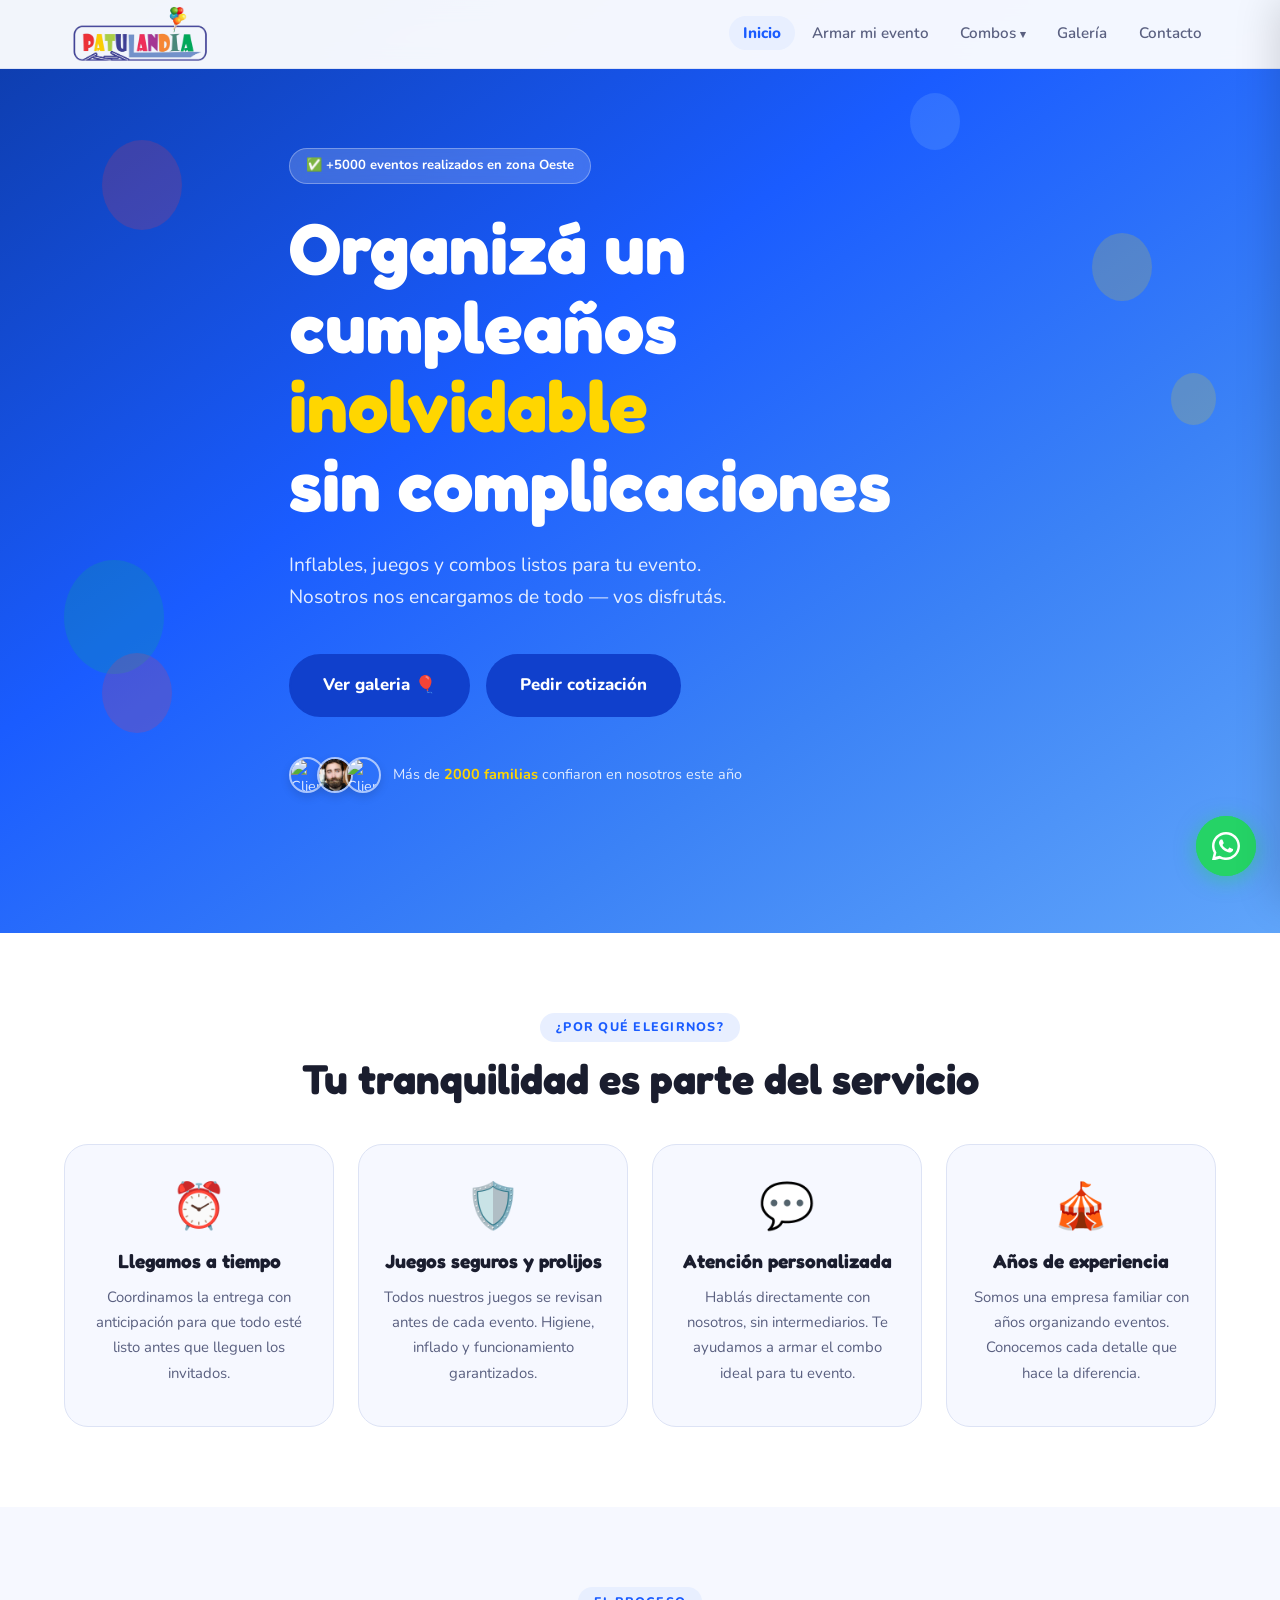
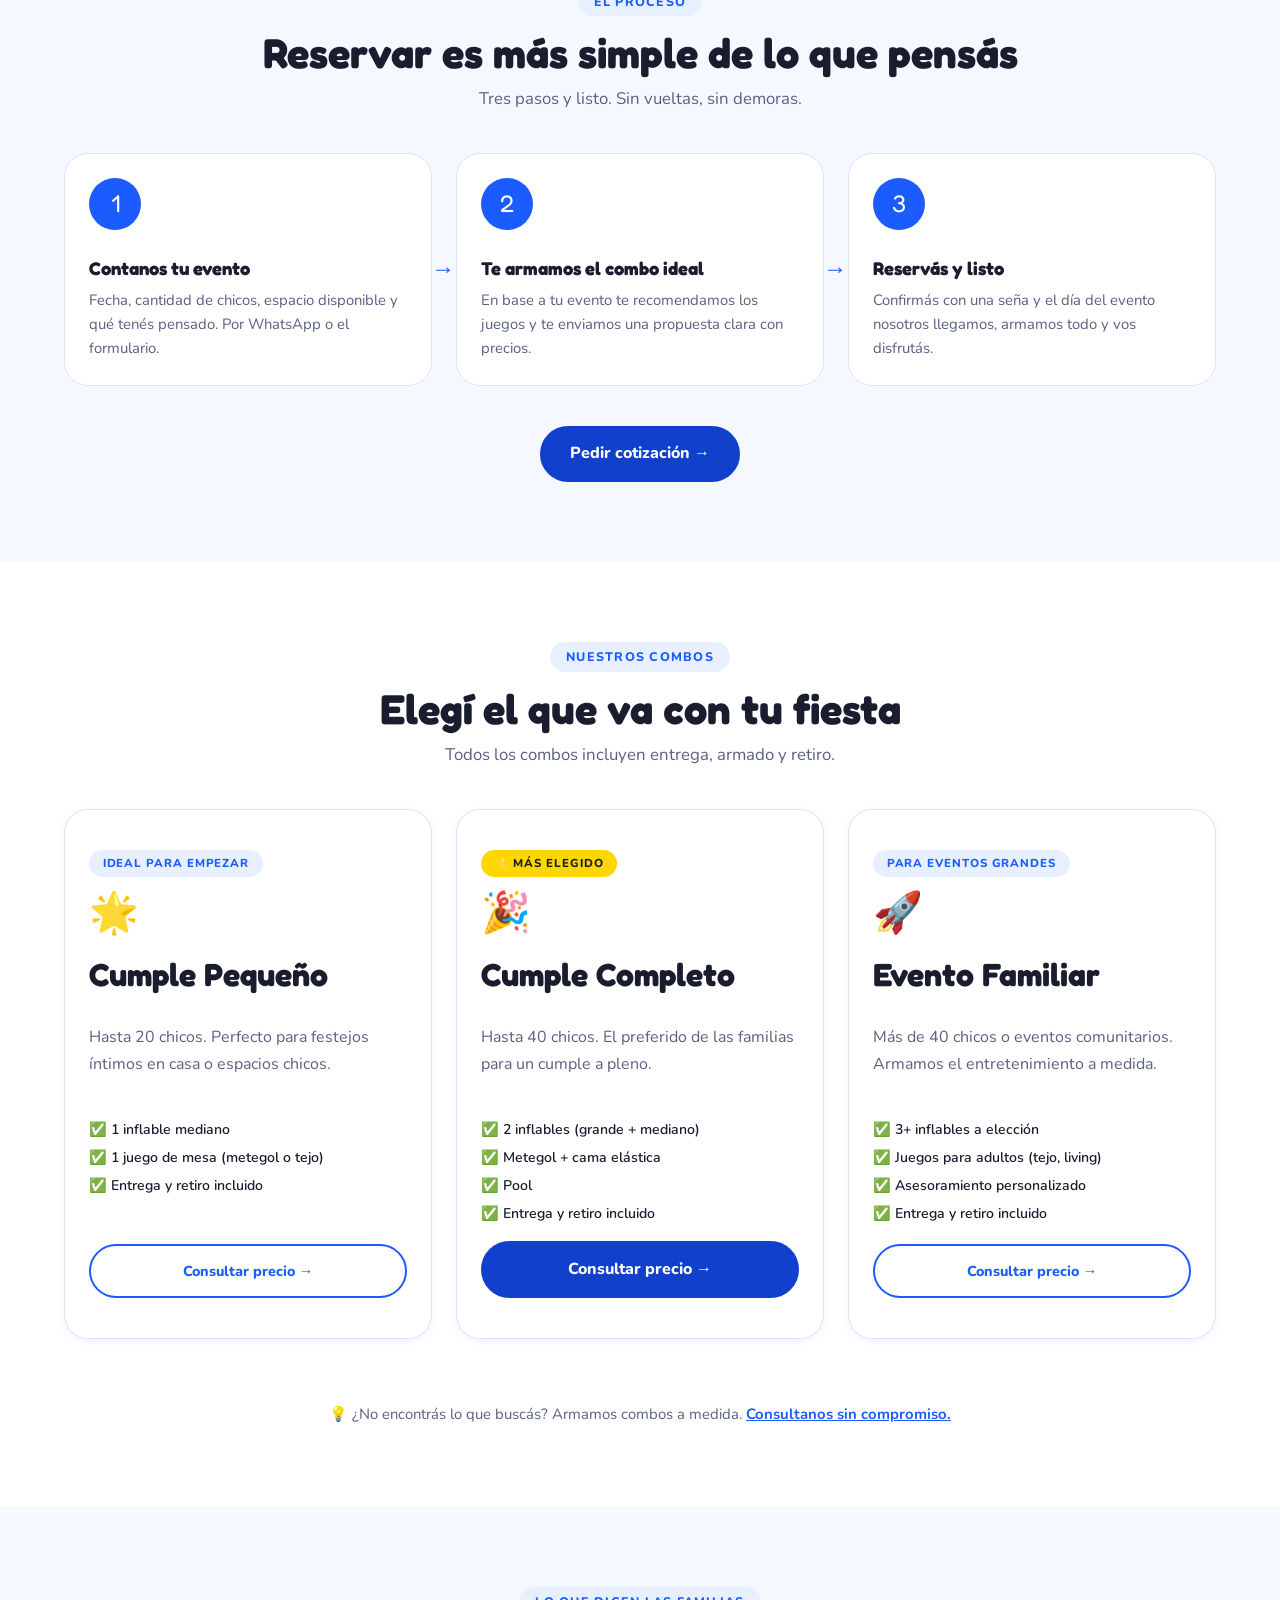
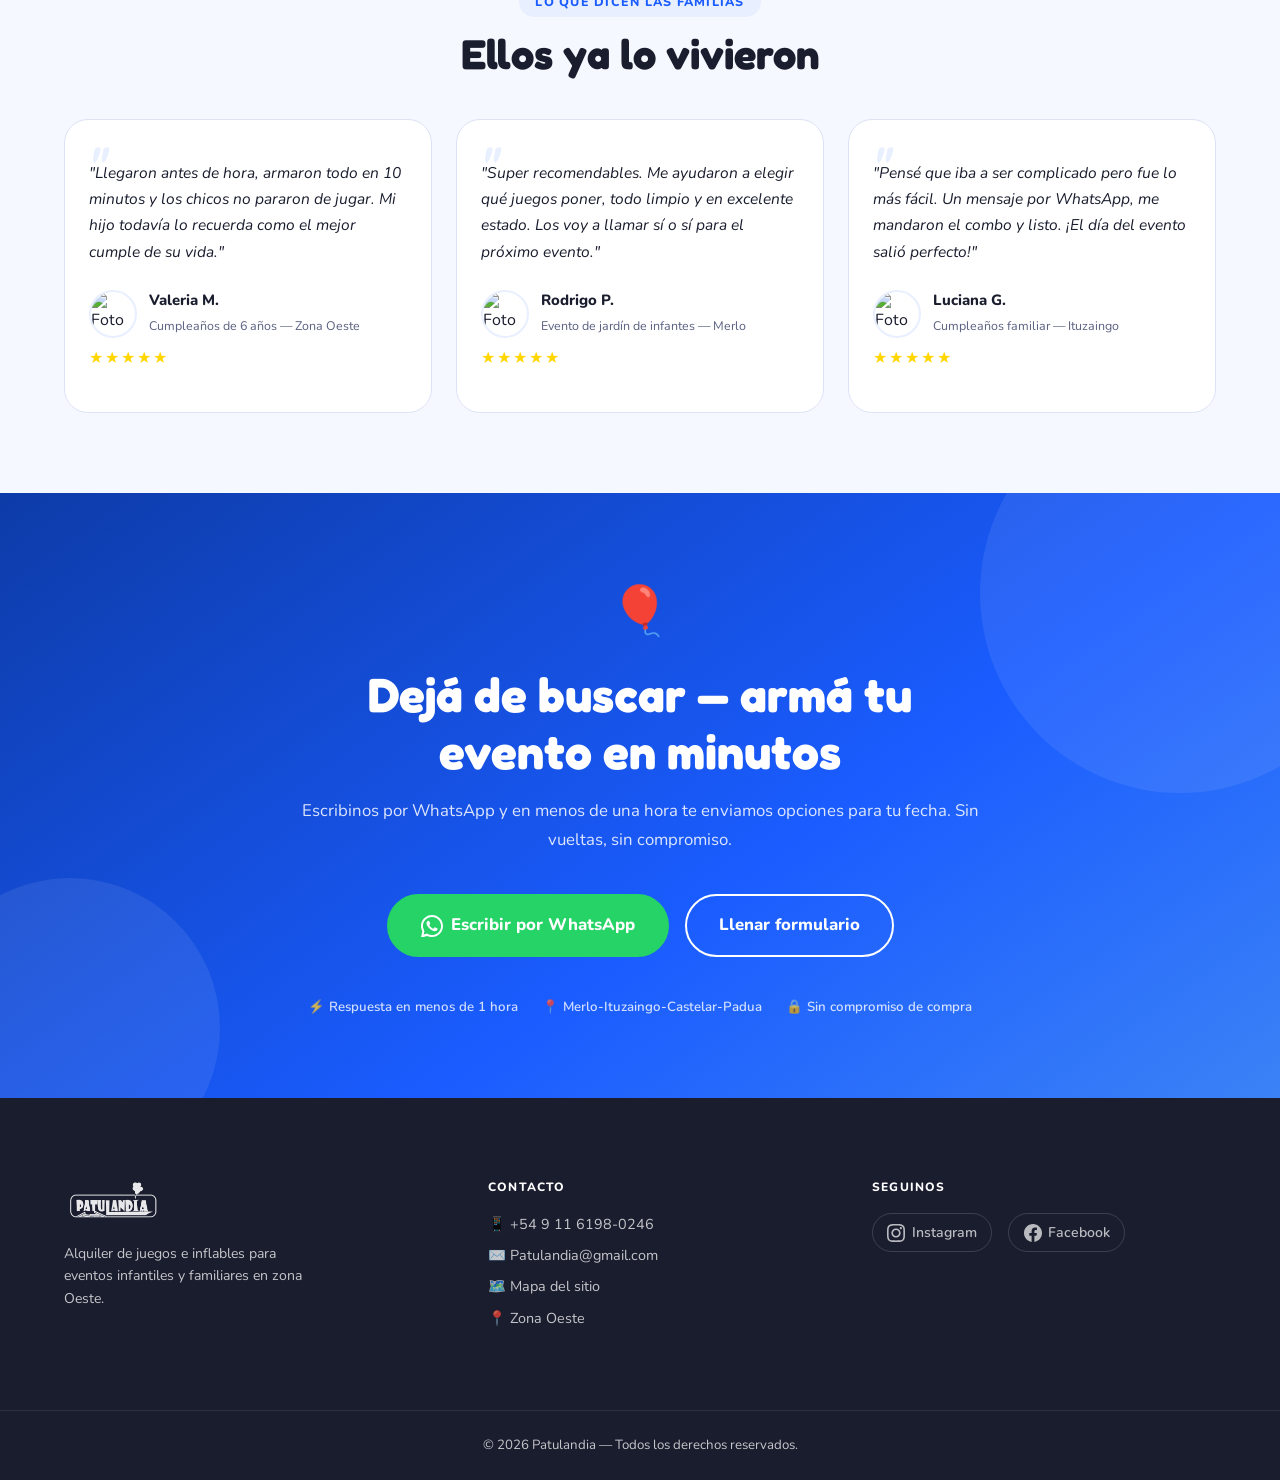
==== commit 852e4dfb: "0.8.6 mejoras previas antes de la galeria" ====
--- a/index.html
+++ b/index.html
@@ -10,7 +10,7 @@
   <link rel="preconnect" href="https://fonts.gstatic.com" crossorigin />
   <link href="https://fonts.googleapis.com/css2?family=Fredoka+One&family=Nunito:wght@400;600;700;800&display=swap" rel="stylesheet" />
   <link rel="stylesheet" href="./css/estilos.css" />
-  
+  <link rel="icon" type="image/png" href="./img/favicon.ico">
 </head>
 <body>
 
@@ -41,7 +41,7 @@
           <div class="nav__dropdown" role="menu">
             <div class="nav__dropdown-group">
               <span class="nav__dropdown-label">🎈 Combos Inflables</span>
-              <a class="nav__dropdown-link" href="inflable-2x2.html" role="menuitem"><span class="dd-icon">🏠</span><span class="dd-text">Inflable 2x2</span></a>
+              <a class="nav__dropdown-link" href="inflable-2x2.html" role="menuitem"><span class="dd-icon">🏠</span><span class="dd-text">Inflable 2x2<span class="dd-badge--hot">🔥 Más pedido</span></span></a>
               <a class="nav__dropdown-link" href="inflable-3x3.html" role="menuitem"><span class="dd-icon">🏠</span><span class="dd-text">Inflable 3x3</span></a>
               <a class="nav__dropdown-link" href="inflable-4x4.html" role="menuitem"><span class="dd-icon">🏠</span><span class="dd-text">Inflable 4x4</span></a>
               <a class="nav__dropdown-link" href="inflable-6x4.html" role="menuitem"><span class="dd-icon">🏠</span><span class="dd-text">Inflable 6x4</span></a>
@@ -78,33 +78,30 @@
   </header>
 
   <!--
-    NAV MOBILE — fuera del header (posición fixed independiente)
-    Esto CORRIGE el bug donde el menú abría "al lado" del logo
+    NAV MOBILE
   -->
   <div class="nav-mobile-overlay" id="navOverlay" aria-hidden="true"></div>
-
   <nav class="nav-mobile" id="navMobile" aria-hidden="true" aria-label="Menú mobile">
     <div class="nav-mobile__top">
       <a href="index.html"><img src="./img/LogoPatulandia_PNG.png" alt="Patulandia" class="nav-mobile__logo" /></a>
       <button class="nav-mobile__close" id="navClose" aria-label="Cerrar menú" type="button">✕</button>
     </div>
     <ul class="nav-mobile__list">
-      <li><a class="nav-mobile__link nav-mobile__link--active" href="index.html">Inicio</a></li>
+      <li><a class="nav-mobile__link nav__link--active-page" href="index.html">Inicio</a></li>
       <li><a class="nav-mobile__link" href="armar-evento.html">Armar mi evento</a></li>
-      
       <li class="nav-mobile__item--parent">
         <a class="nav-mobile__link nav-mobile__link--parent" href="#" aria-expanded="false">
           Combos <span class="nav-mobile__arrow" aria-hidden="true">▾</span>
         </a>
         <div class="nav-mobile__submenu" aria-hidden="true">
           <span class="nav-mobile__submenu-label">🎈 Inflables</span>
-          <a class="nav-mobile__submenu-link" href="inflable-2x2.html"><span class="sm-icon">🏠</span> Inflable 2x2</a>
+          <a class="nav-mobile__submenu-link" href="inflable-2x2.html"><span class="sm-icon">🏠</span> Inflable 2x2<span class="dd-badge dd-badge--hot">🔥 Más pedido</span></a>
           <a class="nav-mobile__submenu-link" href="inflable-3x3.html"><span class="sm-icon">🏠</span> Inflable 3x3</a>
           <a class="nav-mobile__submenu-link" href="inflable-4x4.html"><span class="sm-icon">🏠</span> Inflable 4x4</a>
           <a class="nav-mobile__submenu-link" href="inflable-6x4.html"><span class="sm-icon">🏠</span> Inflable 6x4</a>
           <div class="nav-mobile__submenu-divider"></div>
           <span class="nav-mobile__submenu-label">✨ Especiales</span>
-          <a class="nav-mobile__submenu-link" href="combo-kids.html"><span class="sm-icon">🧸</span> Combo Kids</a>
+          <a class="nav-mobile__submenu-link" href="combo-kids.html"><span class="sm-icon">🧸</span> Combo Kids<span class="dd-badge">Popular</span></a>
           <a class="nav-mobile__submenu-link" href="combo-jovenes.html"><span class="sm-icon">🕹️</span> Combo Jóvenes</a>
           <a class="nav-mobile__submenu-link" href="combo-saltarin.html"><span class="sm-icon">🎉</span> Combo Saltarín</a>
           <a class="nav-mobile__submenu-link" href="combo-adultos.html"><span class="sm-icon">🎱</span> Combo Adultos</a>
@@ -112,7 +109,6 @@
       </li>
       <li><a class="nav-mobile__link" href="galeria.html">Galería</a></li>
       <li><a class="nav-mobile__link" href="contacto.html">Contacto</a></li>
-      
     </ul>
   </nav>
 
@@ -161,7 +157,7 @@
         />
 
       <img 
-        src="./img/pexels-beard-1845166_1920.jpg" 
+        src="./img/hombre-1.jpg" 
         alt="Cliente satisfecho"
         width="40"
         height="40"
--- a/css/estilos.css
+++ b/css/estilos.css
@@ -109,8 +109,9 @@
   /* Layout */
   --max-width:     1200px;
   --header-height: 68px;
-}
-
+  
+}
+.text-yellow { color: var(--color-yellow); }
 
 /* ============================================================
    2. RESET & BASE
@@ -214,7 +215,11 @@
   color: var(--color-blue);
   border-color: var(--color-blue);
 }
-.btn--outline:hover { background: var(--color-blue-light); }
+.btn--outline:hover {
+  background: var(--color-blue); 
+  color: var(--color-white);
+  border-color: var(--color-blue-dark);
+  }
 
 /* Outline blanco (para CTA final sobre fondo oscuro) */
 .btn--outline-white {
@@ -267,7 +272,10 @@
   color: var(--color-white);
   border-color: var(--color-whatsapp);
 }
-.btn--whatsapp:hover { background: var(--color-success); }
+.btn--whatsapp:hover { 
+  background: var(--color-success); 
+  border-color: var(--color-white);
+}
 
 /* Card (para combos) */
 .btn--card {
@@ -3158,6 +3166,39 @@
   letter-spacing: 0.05em;
 }
 
+/* Badge base — aplica tanto en desktop como mobile */
+.dd-badge {
+  font-size: 0.65rem;
+  font-weight: 800;
+  background: var(--color-blue);     /* ← cambiá por tu variable azul, ej: #178BD4 */
+  color: #fff;
+  padding: 0.15rem 0.45rem;
+  border-radius: 999px;
+  text-transform: uppercase;
+  letter-spacing: 0.05em;
+  margin-left: 0.4rem;
+  display: inline-block;
+  vertical-align: middle;
+  line-height: 1.4;
+}
+
+/* Badge "Más pedido" — fuego naranja */
+.dd-badge--hot {
+  font-size: 0.65rem;
+  font-weight: 800;
+  padding: 0.15rem 0.45rem;
+  border-radius: 999px;
+  text-transform: uppercase;
+  letter-spacing: 0.05em;
+  margin-left: 0.4rem;
+  display: inline-block;
+  vertical-align: middle;
+  line-height: 1.4;
+  background: #FF6B2B;   /* naranja fuego */
+  color: #fff;
+}
+
+
 /* En mobile el dropdown flotante NO se usa — se oculta */
 @media (max-width: 768px) {
   .nav__dropdown {
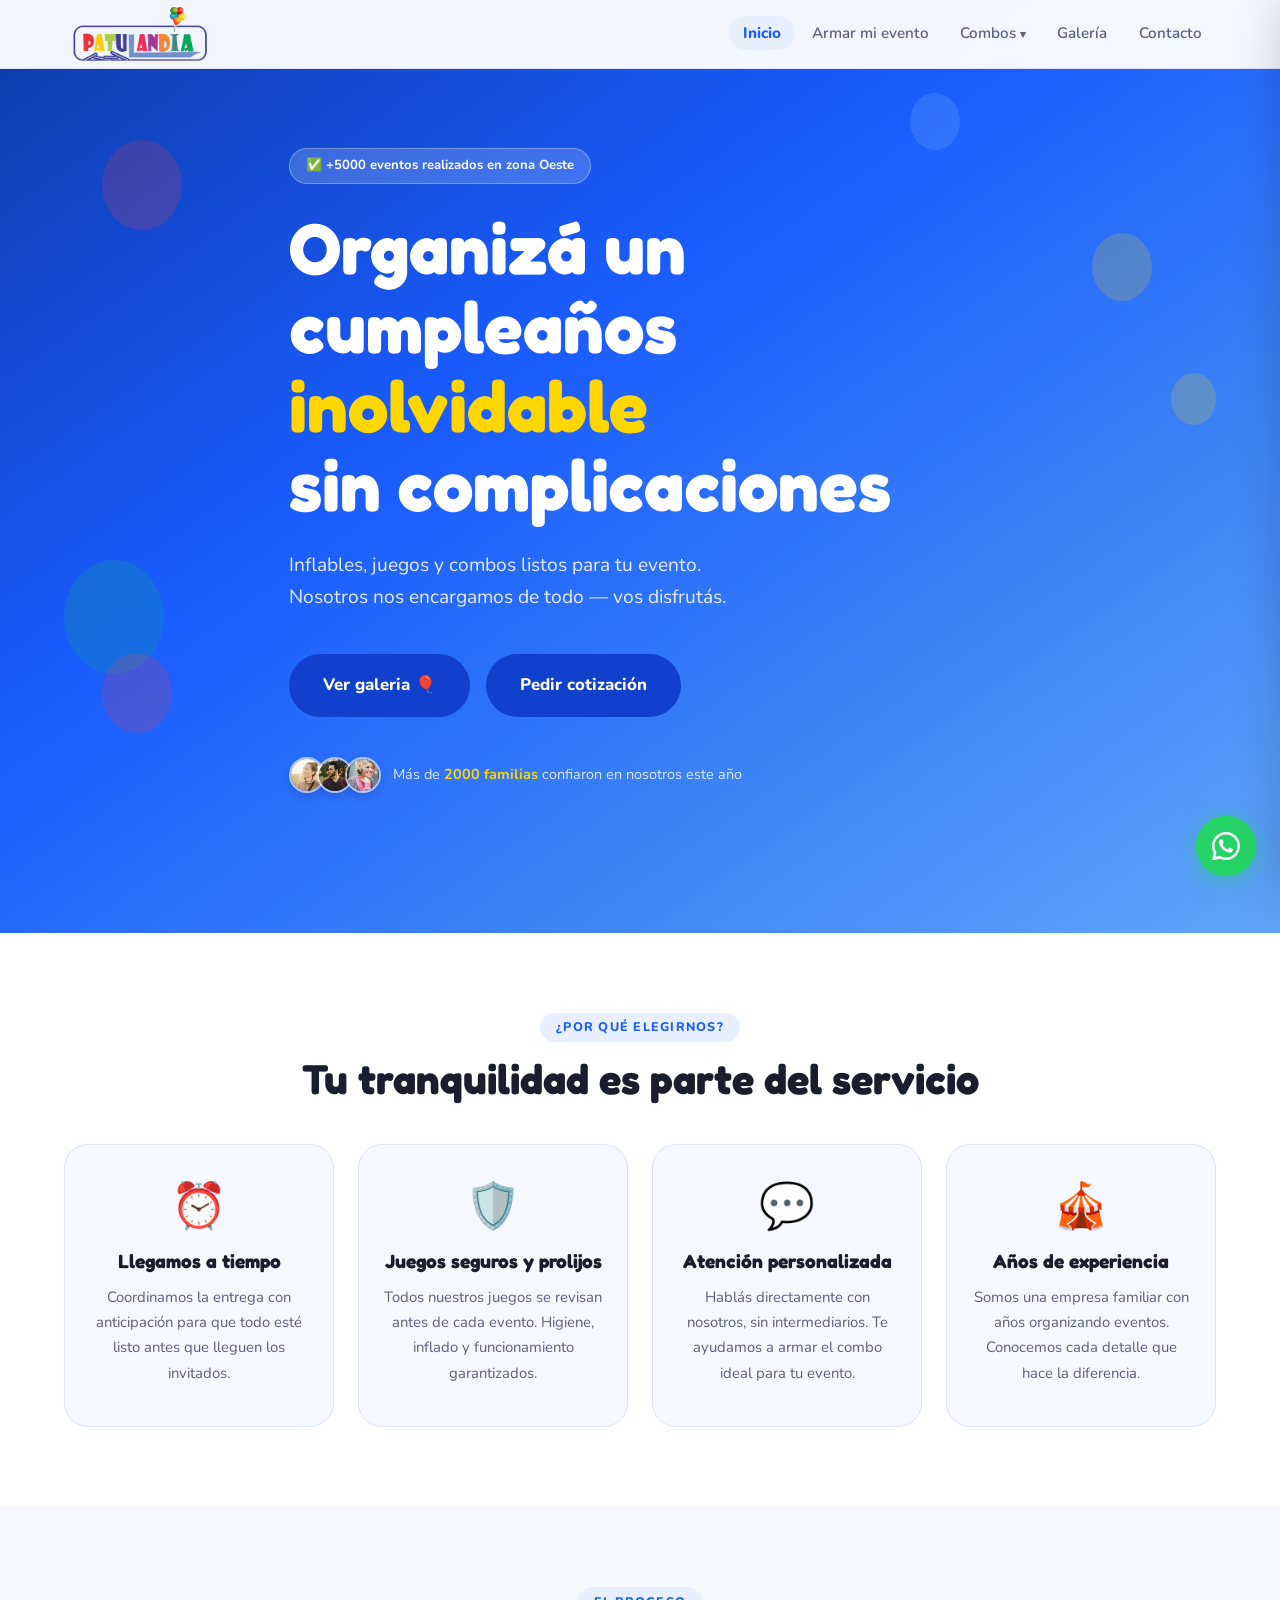
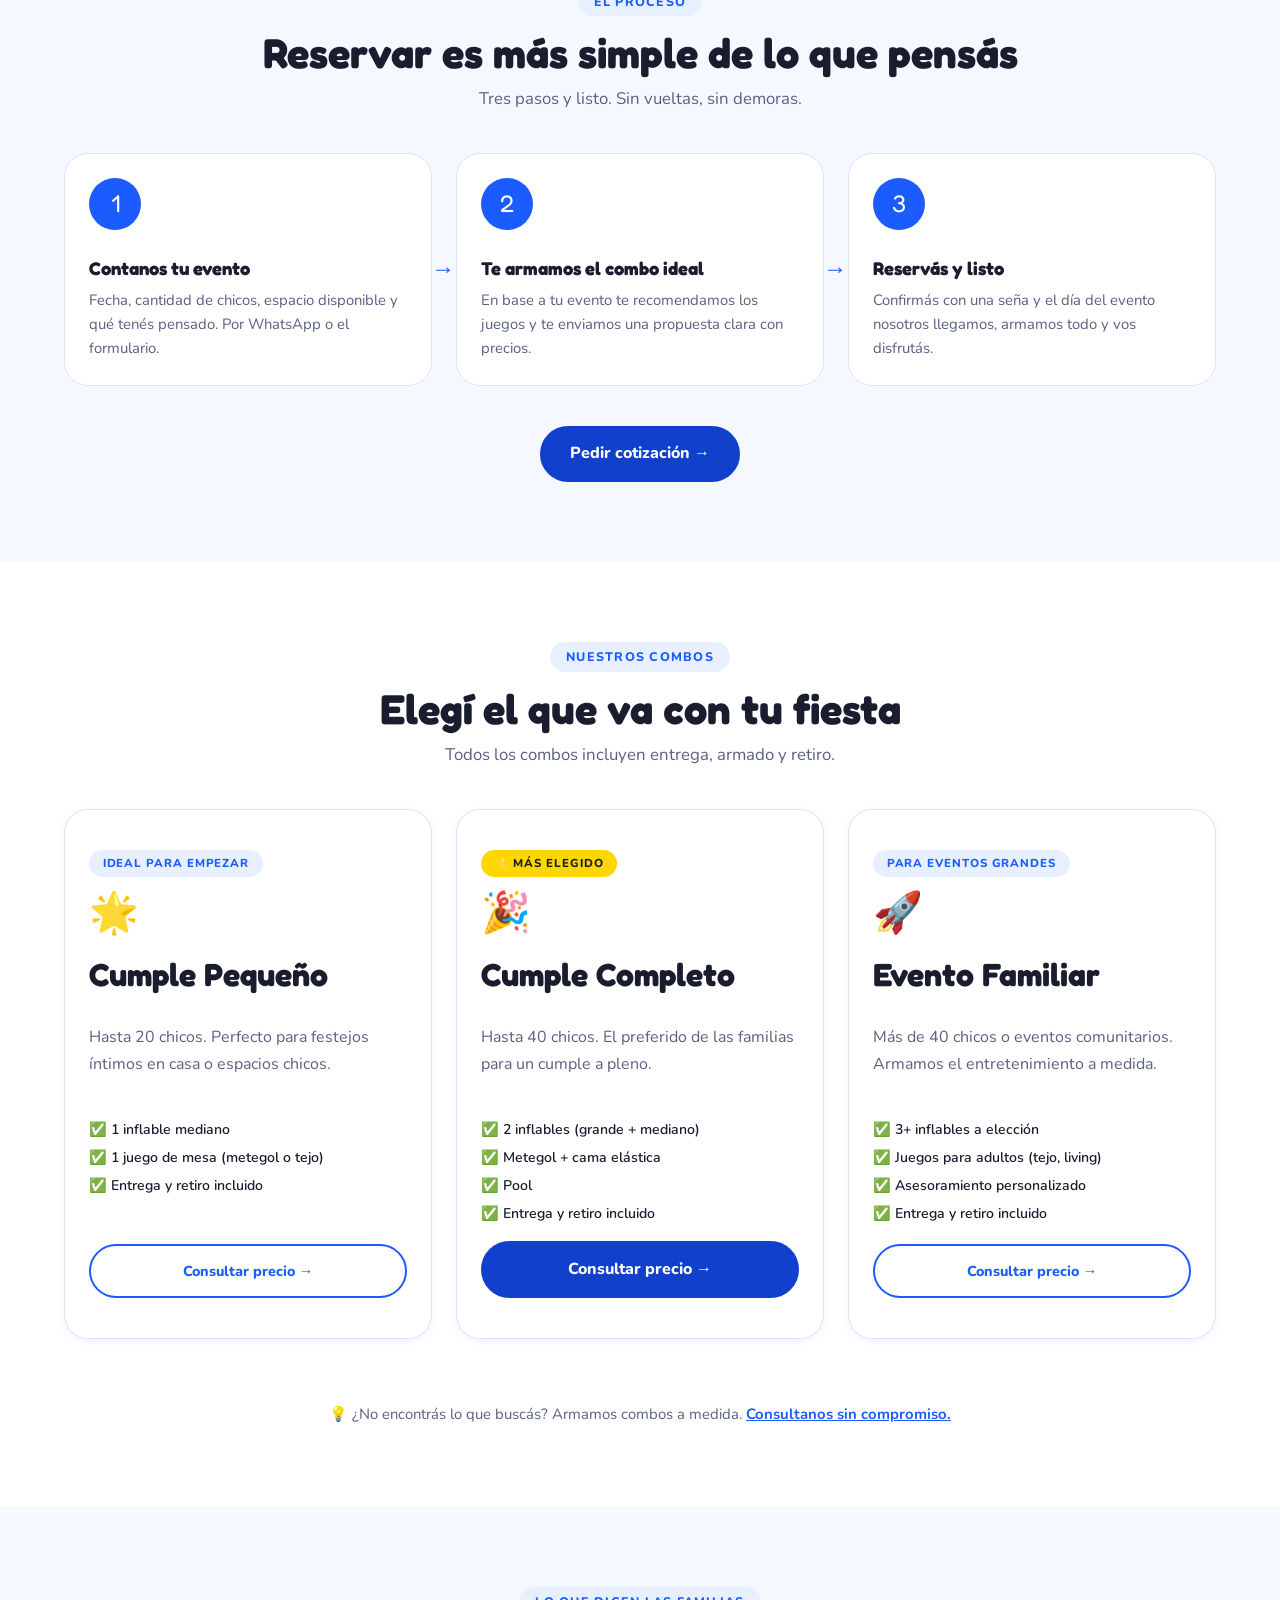
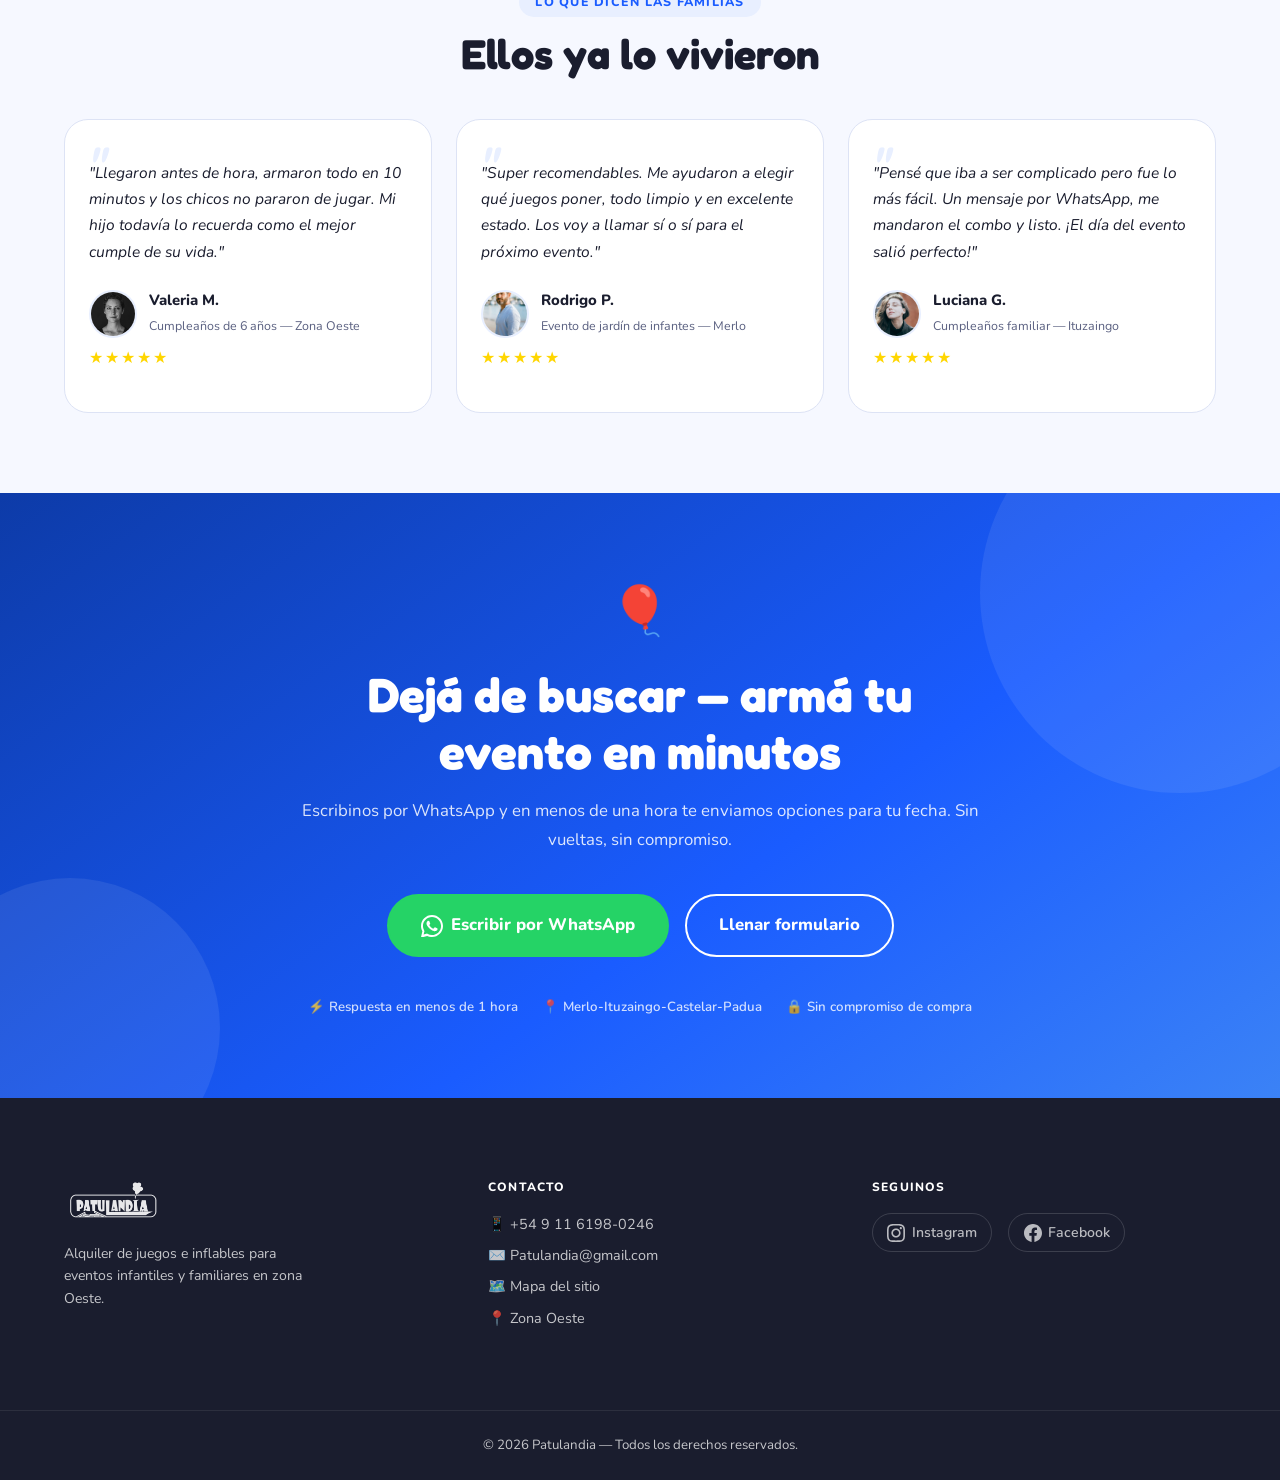
==== commit 9a9a21e3: "1.0 Todas las mejoras para terminar el sitioo" ====
--- a/index.html
+++ b/index.html
@@ -149,7 +149,7 @@
       <div class="hero__social-proof reveal reveal--delay-4">
     <div class="avatars" aria-hidden="true">
       <img 
-        src="https://images.unsplash.com/photo-1494790108377-be9c29b29330?q=80&w=200&auto=format&fit=crop" 
+        src="./img/mujer_sonriendo.webp" 
         alt="Cliente satisfecho"
         width="40"
         height="40"
@@ -157,7 +157,7 @@
         />
 
       <img 
-        src="./img/hombre-1.jpg" 
+        src="./img/hombre_mirando_horizonte.webp" 
         alt="Cliente satisfecho"
         width="40"
         height="40"
@@ -165,7 +165,7 @@
       />
 
       <img 
-        src="https://images.unsplash.com/photo-1544005313-94ddf0286df2?q=80&w=200&auto=format&fit=crop" 
+        src="./img/mujer_mayor_sonriendo.webp" 
         alt="Cliente satisfecha"
         width="40"
         height="40"
@@ -334,7 +334,7 @@
         <blockquote class="testimonio reveal">
           <p class="testimonio__text">"Llegaron antes de hora, armaron todo en 10 minutos y los chicos no pararon de jugar. Mi hijo todavía lo recuerda como el mejor cumple de su vida."</p>
           <footer class="testimonio__footer">
-            <img src="https://i.pravatar.cc/48?img=5" alt="Foto de Valeria" class="testimonio__avatar" width="48" height="48" loading="lazy" />
+            <img src="img/mujer_pelo_corto.webp" alt="Foto de Valeria" class="testimonio__avatar" width="48" height="48" loading="lazy" />
             <div>
               <cite class="testimonio__name">Valeria M.</cite>
               <span class="testimonio__detail">Cumpleaños de 6 años — Zona Oeste</span>
@@ -346,7 +346,7 @@
         <blockquote class="testimonio reveal reveal--delay-1">
           <p class="testimonio__text">"Super recomendables. Me ayudaron a elegir qué juegos poner, todo limpio y en excelente estado. Los voy a llamar sí o sí para el próximo evento."</p>
           <footer class="testimonio__footer">
-            <img src="https://i.pravatar.cc/48?img=9" alt="Foto de Rodrigo" class="testimonio__avatar" width="48" height="48" loading="lazy" />
+            <img src="img/hombre_en_la_playa.webp" alt="Foto de Rodrigo" class="testimonio__avatar" width="48" height="48" loading="lazy" />
             <div>
               <cite class="testimonio__name">Rodrigo P.</cite>
               <span class="testimonio__detail">Evento de jardín de infantes — Merlo</span>
@@ -358,7 +358,7 @@
         <blockquote class="testimonio reveal reveal--delay-2">
           <p class="testimonio__text">"Pensé que iba a ser complicado pero fue lo más fácil. Un mensaje por WhatsApp, me mandaron el combo y listo. ¡El día del evento salió perfecto!"</p>
           <footer class="testimonio__footer">
-            <img src="https://i.pravatar.cc/48?img=16" alt="Foto de Luciana" class="testimonio__avatar" width="48" height="48" loading="lazy" />
+            <img src="img/cliente_satisfecha_2.webp" alt="Foto de Luciana" class="testimonio__avatar" width="48" height="48" loading="lazy" />
             <div>
               <cite class="testimonio__name">Luciana G.</cite>
               <span class="testimonio__detail">Cumpleaños familiar — Ituzaingo</span>
--- a/css/estilos.css
+++ b/css/estilos.css
@@ -3839,6 +3839,11 @@
   .combo-includes__list { grid-template-columns: 1fr; }
 }
 
-
-
-
+/* Botones del hero centrados en mobile */
+@media (max-width: 768px) {
+  .hero__actions {
+    justify-content: center;
+  }
+}
+
+
